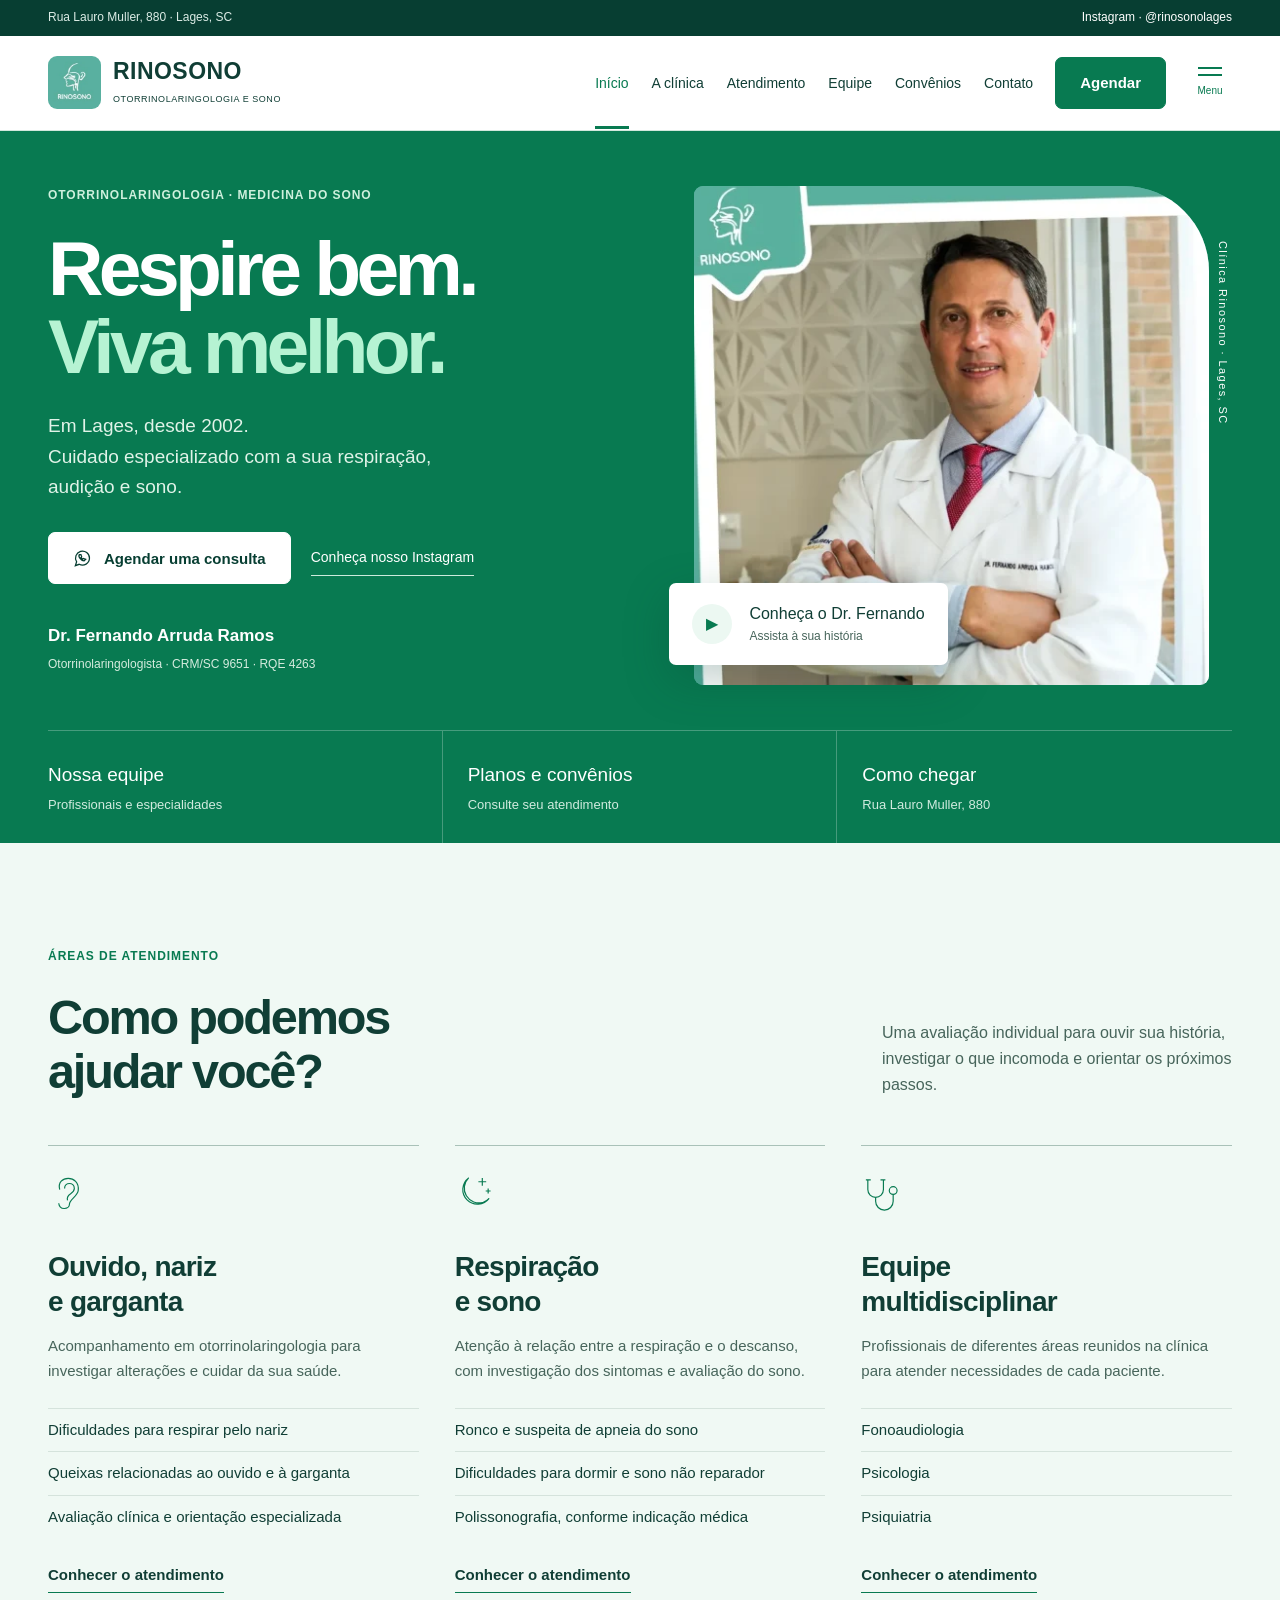
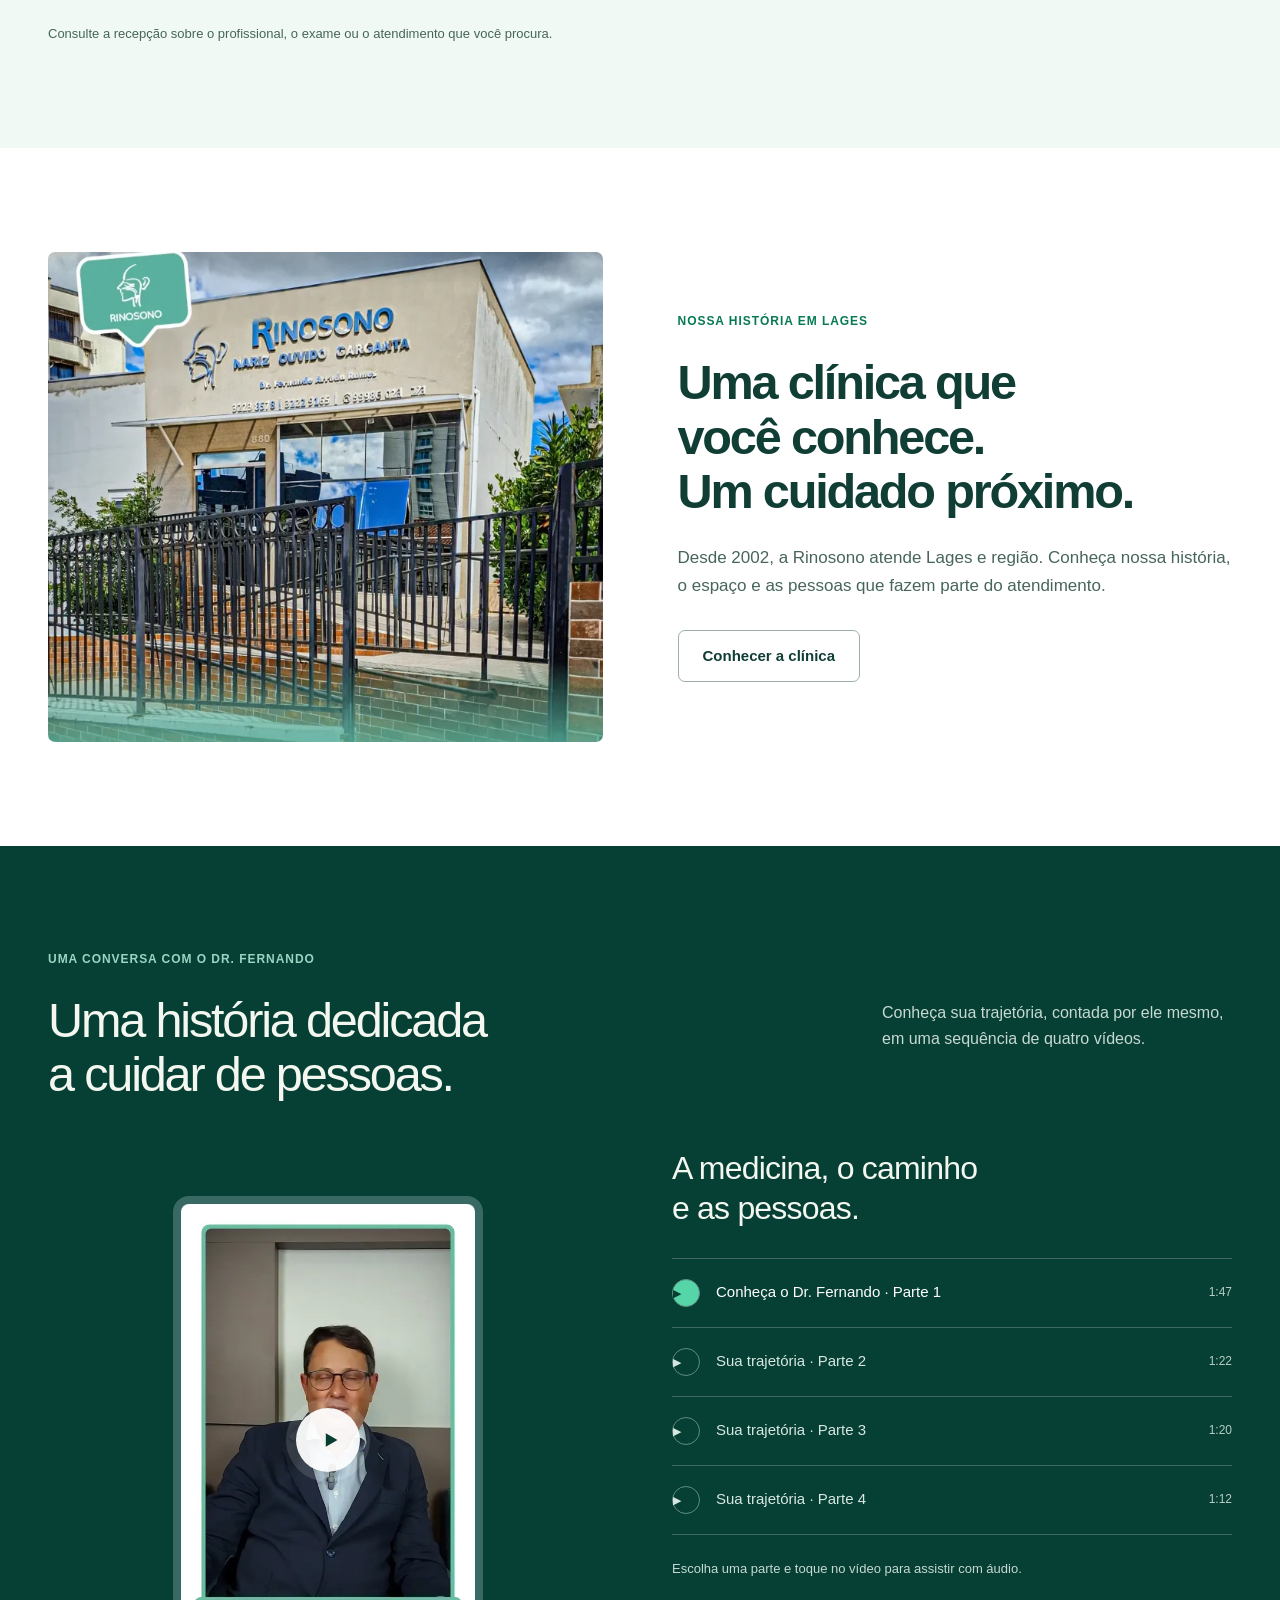
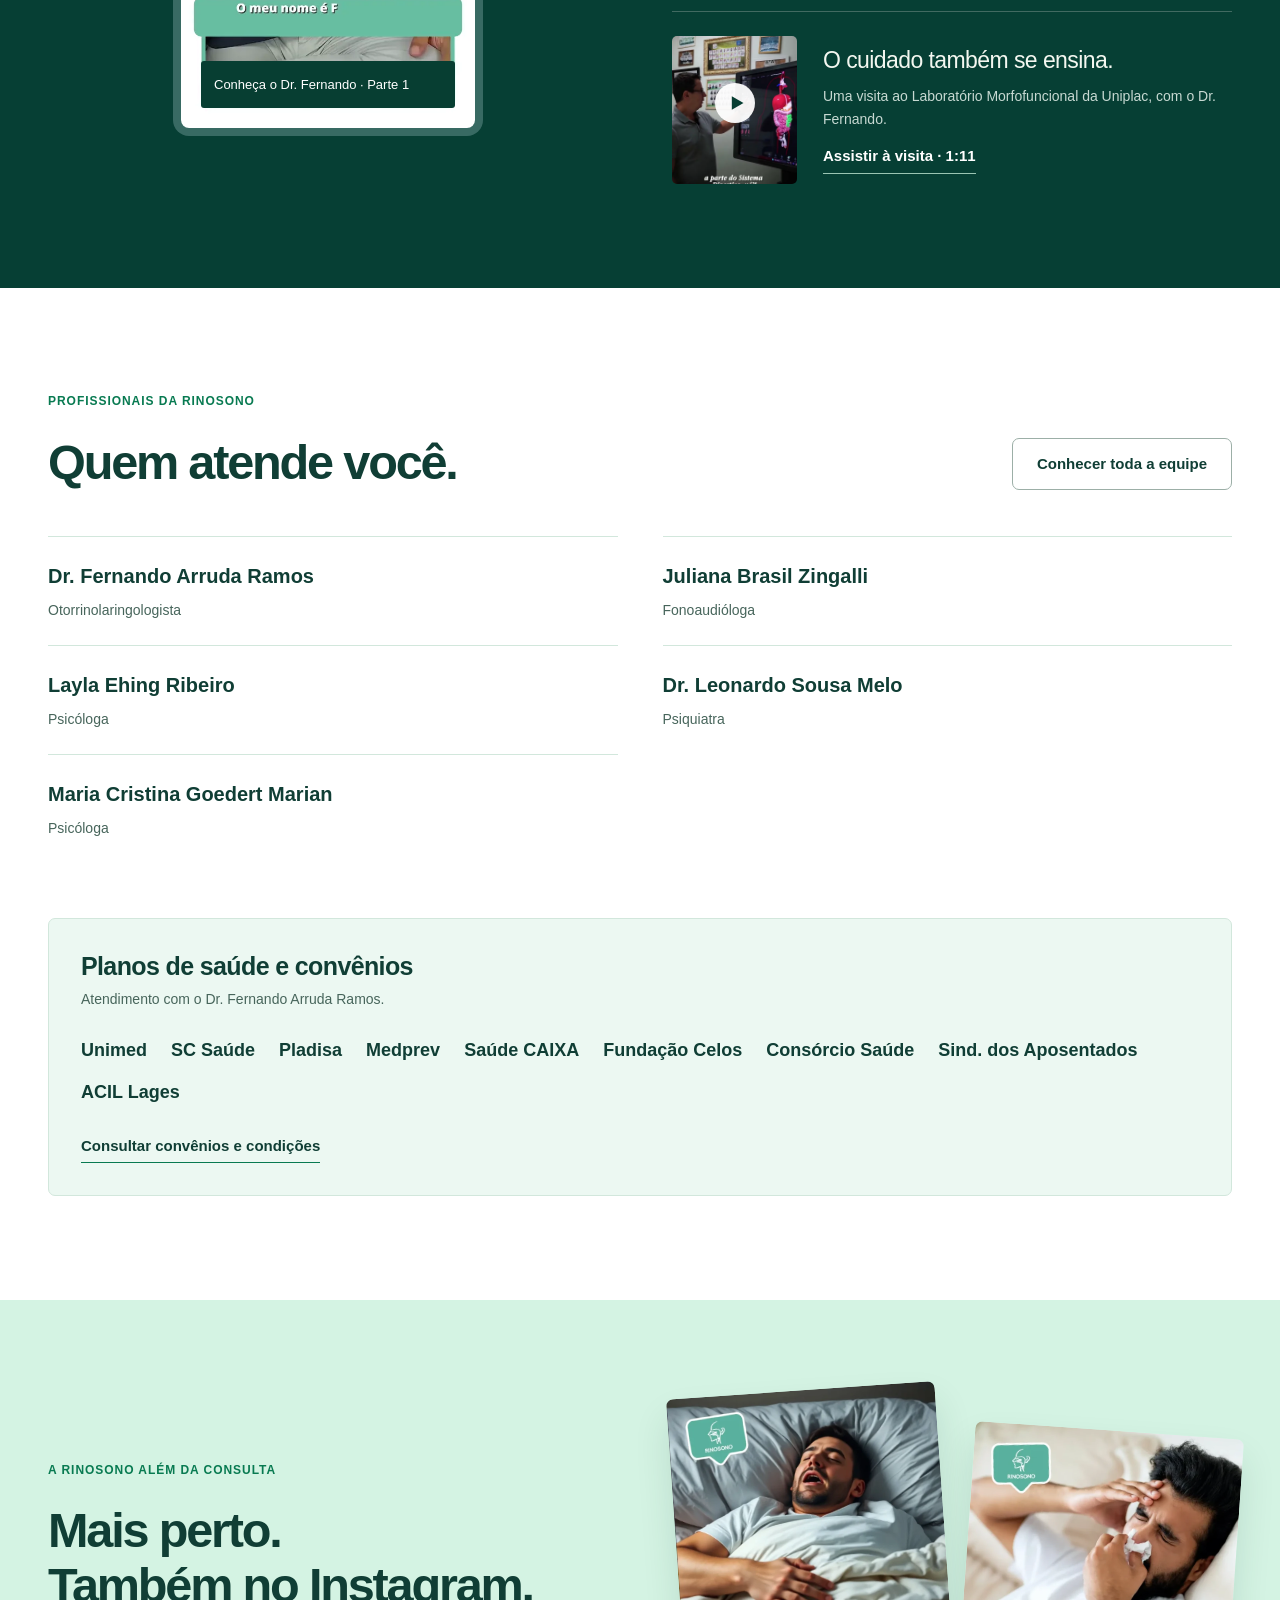
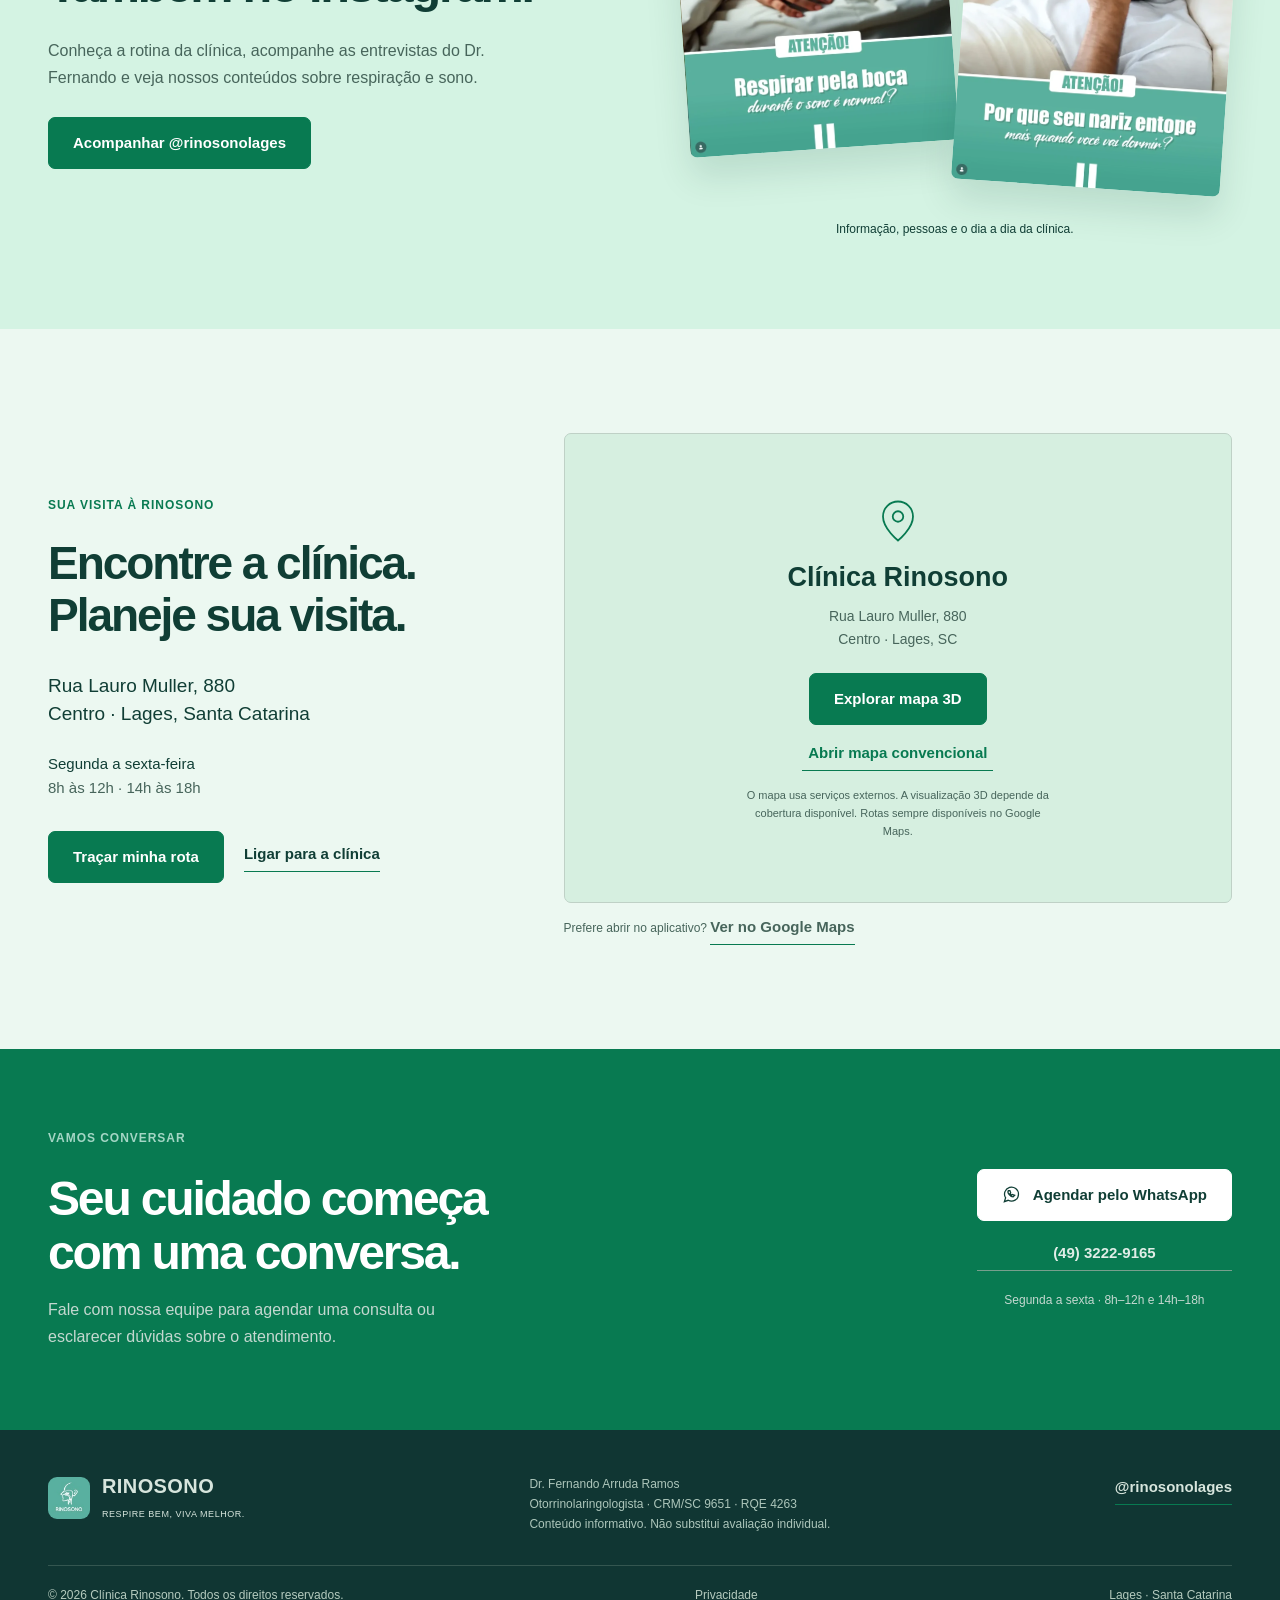
==== index.html @ fd9e1571 "Initial commit: Rinosono static website" ====
<!DOCTYPE html>
<html lang="pt-BR">
<head>
<meta charset="UTF-8"><meta name="viewport" content="width=device-width,initial-scale=1">
<title>Rinosono · Otorrinolaringologia e sono em Lages</title>
<meta name="description" content="Conheça a Clínica Rinosono, em Lages: otorrinolaringologia, medicina do sono e equipe multidisciplinar. Agendamentos pelo WhatsApp (49) 99106-9465.">
<meta name="robots" content="noindex,nofollow"><meta name="theme-color" content="#174d49"><meta property="og:type" content="website"><meta property="og:locale" content="pt_BR"><meta property="og:title" content="Rinosono · Otorrinolaringologia e sono em Lages"><meta property="og:description" content="Otorrinolaringologia e medicina do sono em Lages. Conheça o Dr. Fernando Arruda Ramos, nossa equipe e nossa história."><meta name="twitter:card" content="summary">
<link rel="icon" type="image/jpeg" href="assets/logo.jpg">
<link rel="preload" as="image" href="assets/fernando.webp"><link rel="stylesheet" href="site.css"><noscript><style>.drawer-toggle{display:none}@media(max-width:850px){.nav{flex-wrap:wrap;padding:15px 0}.desktop-nav{display:flex;flex-wrap:wrap;gap:12px;width:100%}.desktop-nav a{padding:10px 0}}</style></noscript></head><body><svg xmlns="http://www.w3.org/2000/svg" style="display:none" aria-hidden="true"><symbol id="wa" viewBox="0 0 24 24"><path fill="none" stroke="currentColor" stroke-width="1.6" d="M20.8 11.5a8.8 8.8 0 0 1-13 7.8L3 21l1.6-4.8A8.8 8.8 0 1 1 20.8 11.5Z"/><path fill="none" stroke="currentColor" stroke-width="1.6" d="M8 7c-2 3 3 8 6 8l2-2-3-1-1 1-2-2 1-1-1-3Z"/></symbol><symbol id="play" viewBox="0 0 24 24"><path d="m7 4 14 8-14 8Z"/></symbol><symbol id="pin" viewBox="0 0 32 32"><path d="M26 13c0 8-10 16-10 16S6 21 6 13a10 10 0 0 1 20 0Z"/><circle cx="16" cy="13" r="3.5"/></symbol><symbol id="moon" viewBox="0 0 40 40"><path d="M29 30A15 15 0 0 1 14 5a15 15 0 1 0 21 21 15 15 0 0 1-6 4Z"/><path d="M28 5v8m-4-4h8m2 7v5m-2.5-2.5h5"/></symbol><symbol id="ear" viewBox="0 0 40 40"><path d="M12 17C8 2 33 1 31 18c-.7 6-9 9-9 14s-10 7-11-1m6-15c0-7 10-7 10 0 0 6-9 5-7 12"/></symbol><symbol id="care" viewBox="0 0 40 40"><path d="M7 7v10a8 8 0 0 0 16 0V7M5 7h5m10 0h5M15 25v4a9 9 0 0 0 18 0v-7"/><circle cx="33" cy="18" r="4"/></symbol></svg><a class="skip" href="#conteudo">Pular para o conteúdo</a><div class="topbar"><div class="wrap"><span>Rua Lauro Muller, 880 · Lages, SC</span><a href="https://www.instagram.com/rinosonolages/" target="_blank" rel="noopener noreferrer">Instagram · @rinosonolages</a></div></div><header><div class="wrap nav"><a class="brand" href="index.html"><img src="assets/logo.webp" width="53" height="53" alt="Rinosono"><span><b>RINOSONO</b><small>Otorrinolaringologia e sono</small></span></a><nav class="desktop-nav" aria-label="Principal"><a href="index.html" aria-current="page">Início</a><a href="clinica.html">A clínica</a><a href="atendimento.html">Atendimento</a><a href="equipe.html">Equipe</a><a href="convenios.html">Convênios</a><a href="contato.html">Contato</a></nav><a class="btn header-book" data-wa href="https://wa.me/5549991069465">Agendar</a><button class="drawer-toggle" aria-label="Abrir menu de navegação" aria-haspopup="dialog"><span></span><span></span><span class="menu-word">Menu</span></button></div></header><dialog id="nav-drawer" class="nav-drawer" aria-labelledby="drawer-title"><div class="drawer-top"><h2 id="drawer-title">Rinosono</h2><button class="close" data-close aria-label="Fechar menu">×</button></div><nav aria-label="Menu completo"><a href="index.html" aria-current="page">Início</a><a href="clinica.html">A clínica</a><a href="atendimento.html">Atendimento</a><a href="equipe.html">Equipe</a><a href="convenios.html">Convênios</a><a href="contato.html">Contato</a></nav><div class="drawer-bottom"><a class="btn" data-wa href="https://wa.me/5549991069465">Agendar pelo WhatsApp</a><a class="ig-link" href="https://www.instagram.com/rinosonolages/" target="_blank" rel="noopener noreferrer">Instagram · @rinosonolages</a><p>Segunda a sexta<br>8h–12h e 14h–18h</p></div></dialog><main id="conteudo"><section class="new-hero" id="inicio"><div class="wrap hero-new-grid"><div class="hero-main"><span class="eyebrow">Otorrinolaringologia · Medicina do sono</span><h1>Respire bem.<br><span>Viva melhor.</span></h1><p>Em Lages, desde 2002.<br>Cuidado especializado com a sua respiração, audição e sono.</p><div class="actions"><a class="btn white" data-wa href="https://wa.me/5549991069465"><svg aria-hidden="true"><use href="#wa"/></svg>Agendar uma consulta</a><a class="hero-ig" href="https://www.instagram.com/rinosonolages/" target="_blank" rel="noopener noreferrer">Conheça nosso Instagram</a></div><a class="hero-doctor-link" href="equipe.html#fernando">Dr. Fernando Arruda Ramos<span>Otorrinolaringologista · CRM/SC 9651 · RQE 4263</span></a></div><div class="hero-visual"><div class="hero-frame"><img src="assets/fernando.webp" alt="Dr. Fernando Arruda Ramos na clínica" width="641" height="615" fetchpriority="high"></div><a class="hero-video-label" href="#historia"><span class="round-play">▶</span><span>Conheça o Dr. Fernando<small>Assista à sua história</small></span></a><span class="vertical-label">Clínica Rinosono · Lages, SC</span></div></div><div class="wrap quick-nav"><a href="equipe.html"><b>Nossa equipe</b><span>Profissionais e especialidades</span></a><a href="convenios.html"><b>Planos e convênios</b><span>Consulte seu atendimento</span></a><a href="contato.html"><b>Como chegar</b><span>Rua Lauro Muller, 880</span></a></div></section><section class="section care" id="atendimento"><div class="wrap"><div class="section-heading"><div><span class="eyebrow">Áreas de atendimento</span><h2>Como podemos<br>ajudar você?</h2></div><p>Uma avaliação individual para ouvir sua história, investigar o que incomoda e orientar os próximos passos.</p></div><div class="care-grid"><article class="care-item"><svg aria-hidden="true"><use href="#ear"/></svg><h3>Ouvido, nariz<br>e garganta</h3><p>Acompanhamento em otorrinolaringologia para investigar alterações e cuidar da sua saúde.</p><ul><li>Dificuldades para respirar pelo nariz</li><li>Queixas relacionadas ao ouvido e à garganta</li><li>Avaliação clínica e orientação especializada</li></ul><a class="text-link" href="atendimento.html">Conhecer o atendimento</a></article><article class="care-item"><svg aria-hidden="true"><use href="#moon"/></svg><h3>Respiração<br>e sono</h3><p>Atenção à relação entre a respiração e o descanso, com investigação dos sintomas e avaliação do sono.</p><ul><li>Ronco e suspeita de apneia do sono</li><li>Dificuldades para dormir e sono não reparador</li><li>Polissonografia, conforme indicação médica</li></ul><a class="text-link" href="atendimento.html">Conhecer o atendimento</a></article><article class="care-item"><svg aria-hidden="true"><use href="#care"/></svg><h3>Equipe<br>multidisciplinar</h3><p>Profissionais de diferentes áreas reunidos na clínica para atender necessidades de cada paciente.</p><ul><li>Fonoaudiologia</li><li>Psicologia</li><li>Psiquiatria</li></ul><a class="text-link" href="atendimento.html">Conhecer o atendimento</a></article></div><p class="care-note">Consulte a recepção sobre o profissional, o exame ou o atendimento que você procura.</p></div></section><section class="section clinic-teaser"><div class="wrap teaser-layout"><div class="teaser-photo"><img src="assets/fachada.webp" width="724" height="904" alt="Fachada da Rinosono" loading="lazy"></div><div><span class="eyebrow">Nossa história em Lages</span><h2>Uma clínica que<br>você conhece.<br>Um cuidado próximo.</h2><p>Desde 2002, a Rinosono atende Lages e região. Conheça nossa história, o espaço e as pessoas que fazem parte do atendimento.</p><a class="btn outline" href="clinica.html">Conhecer a clínica</a></div></div></section><section class="section stories" id="historia"><div class="wrap"><div class="section-heading"><div><span class="eyebrow">Uma conversa com o Dr. Fernando</span><h2>Uma história dedicada<br>a cuidar de pessoas.</h2></div><p>Conheça sua trajetória, contada por ele mesmo, em uma sequência de quatro vídeos.</p></div><noscript><p>Assista aos vídeos: <a href="assets/historia-1.mp4">Parte 1</a> · <a href="assets/historia-2.mp4">Parte 2</a> · <a href="assets/historia-3.mp4">Parte 3</a> · <a href="assets/historia-4.mp4">Parte 4</a> · <a href="assets/aula.mp4">Visita à Uniplac</a>.</p></noscript><div class="story-layout"><div class="story-feature"><button class="video-card" id="featured-video" data-video="0" aria-label="Reproduzir: conheça o Dr. Fernando, parte 1"><img id="featured-poster" src="assets/historia-1.webp" alt="Dr. Fernando durante a entrevista" width="540" height="960" loading="lazy"><span class="play"><svg aria-hidden="true"><use href="#play"/></svg></span><span class="video-tag" id="featured-label">Conheça o Dr. Fernando · Parte 1</span></button></div><div><h3 style="font-family:var(--serif);font-size:32px">A medicina, o caminho<br>e as pessoas.</h3><div class="story-menu" aria-label="Escolher parte da entrevista"><button class="chapter active" data-chapter="0" aria-pressed="true"><span><span class="chapter-play">▶</span>Conheça o Dr. Fernando · Parte 1</span><small>1:47</small></button><button class="chapter" data-chapter="1" aria-pressed="false"><span><span class="chapter-play">▶</span>Sua trajetória · Parte 2</span><small>1:22</small></button><button class="chapter" data-chapter="2" aria-pressed="false"><span><span class="chapter-play">▶</span>Sua trajetória · Parte 3</span><small>1:20</small></button><button class="chapter" data-chapter="3" aria-pressed="false"><span><span class="chapter-play">▶</span>Sua trajetória · Parte 4</span><small>1:12</small></button></div><p class="story-foot">Escolha uma parte e toque no vídeo para assistir com áudio.</p><div class="teaching"><button class="video-card" data-video="4" aria-label="Assistir à visita do Dr. Fernando ao laboratório da Uniplac"><img src="assets/aula.webp" alt="Vídeo do Dr. Fernando na Uniplac" width="540" height="960" loading="lazy"><span class="play"><svg aria-hidden="true"><use href="#play"/></svg></span></button><div><h3>O cuidado também se ensina.</h3><p>Uma visita ao Laboratório Morfofuncional da Uniplac, com o Dr. Fernando.</p><button class="text-link" data-video="4">Assistir à visita · 1:11</button></div></div></div></div></div></section><section class="section team-preview"><div class="wrap"><div class="section-heading"><div><span class="eyebrow">Profissionais da Rinosono</span><h2>Quem atende você.</h2></div><a class="btn outline" href="equipe.html">Conhecer toda a equipe</a></div><div class="team-name-list"><a href="equipe.html">Dr. Fernando Arruda Ramos<span>Otorrinolaringologista</span></a><a href="equipe.html">Juliana Brasil Zingalli<span>Fonoaudióloga</span></a><a href="equipe.html">Layla Ehing Ribeiro<span>Psicóloga</span></a><a href="equipe.html">Dr. Leonardo Sousa Melo<span>Psiquiatra</span></a><a href="equipe.html">Maria Cristina Goedert Marian<span>Psicóloga</span></a></div><div class="home-plans"><div><h3>Planos de saúde e convênios</h3><p>Atendimento com o Dr. Fernando Arruda Ramos.</p></div><div class="plan-names"><a href="convenios.html">Unimed</a><a href="convenios.html">SC Saúde</a><a href="convenios.html">Pladisa</a><a href="convenios.html">Medprev</a><a href="convenios.html">Saúde CAIXA</a><a href="convenios.html">Fundação Celos</a><a href="convenios.html">Consórcio Saúde</a><a href="convenios.html">Sind. dos Aposentados</a><a href="convenios.html">ACIL Lages</a></div><a class="text-link" href="convenios.html">Consultar convênios e condições</a></div></div></section><section class="instagram-section"><div class="wrap ig-layout"><div><span class="eyebrow">A Rinosono além da consulta</span><h2>Mais perto.<br>Também no Instagram.</h2><p>Conheça a rotina da clínica, acompanhe as entrevistas do Dr. Fernando e veja nossos conteúdos sobre respiração e sono.</p><a class="btn" href="https://www.instagram.com/rinosonolages/" target="_blank" rel="noopener noreferrer">Acompanhar @rinosonolages</a></div><div class="ig-preview"><a href="https://www.instagram.com/rinosonolages/" target="_blank" rel="noopener noreferrer"><img src="assets/respiracao.webp" alt="Publicação da Rinosono sobre respiração durante o sono" loading="lazy" width="678" height="903"></a><a href="https://www.instagram.com/rinosonolages/" target="_blank" rel="noopener noreferrer"><img src="assets/nariz.webp" alt="Publicação da Rinosono sobre saúde nasal" loading="lazy" width="677" height="902"></a><span>Informação, pessoas e o dia a dia da clínica.</span></div></div></section><section class="section location" id="localizacao"><div class="wrap location-grid"><div><span class="eyebrow">Sua visita à Rinosono</span><h2>Encontre a clínica.<br>Planeje sua visita.</h2><address class="address">Rua Lauro Muller, 880<br>Centro · Lages, Santa Catarina</address><p class="hours"><strong>Segunda a sexta-feira</strong><br>8h às 12h · 14h às 18h</p><div class="actions"><a class="btn" href="https://www.google.com/maps/dir/?api=1&amp;destination=Cl%C3%ADnica%20Rinosono%2C%20Rua%20Lauro%20Muller%20880%2C%20Lages%20SC" target="_blank" rel="noopener noreferrer">Traçar minha rota</a><a class="text-link" href="tel:+554932229165">Ligar para a clínica</a></div></div><div><div class="map-controls" hidden><button data-map-view="3d" aria-pressed="true">Perspectiva 3D</button><button data-map-view="2d" aria-pressed="false">Vista de cima</button><button id="map-reset">Recentralizar</button></div><div class="map-shell" id="map-shell"><div class="map-placeholder" id="map-placeholder"><svg aria-hidden="true"><use href="#pin"/></svg><strong>Clínica Rinosono</strong><p>Rua Lauro Muller, 880<br>Centro · Lages, SC</p><button class="btn" id="load-map">Explorar mapa 3D</button><button class="text-link" id="map-basic">Abrir mapa convencional</button><small>O mapa usa serviços externos. A visualização 3D depende da cobertura disponível. Rotas sempre disponíveis no Google Maps.</small></div></div><p id="map-status" role="status" class="map-footer"></p><p class="map-footer">Prefere abrir no aplicativo? <a class="text-link" href="https://www.google.com/maps/search/?api=1&amp;query=Cl%C3%ADnica%20Rinosono%20Rua%20Lauro%20Muller%20880%20Lages%20SC" target="_blank" rel="noopener noreferrer">Ver no Google Maps</a></p></div></div></section><section class="contact" id="contato"><div class="wrap"><div><span class="eyebrow" style="color:#a4d6c5">Vamos conversar</span><h2>Seu cuidado começa<br>com uma conversa.</h2><p>Fale com nossa equipe para agendar uma consulta ou esclarecer dúvidas sobre o atendimento.</p></div><div class="actions"><a class="btn light" data-wa href="https://wa.me/5549991069465"><svg aria-hidden="true"><use href="#wa"/></svg>Agendar pelo WhatsApp</a><a class="text-link" href="tel:+554932229165">(49) 3222-9165</a><small>Segunda a sexta · 8h–12h e 14h–18h</small></div></div></section></main><footer><div class="wrap"><div class="footer-top"><a class="brand" href="#inicio"><img src="assets/logo.webp" alt="" width="42" height="42" loading="lazy"><span><b>RINOSONO</b><small>Respire bem, viva melhor.</small></span></a><p>Dr. Fernando Arruda Ramos<br>Otorrinolaringologista · CRM/SC 9651 · RQE 4263<br>Conteúdo informativo. Não substitui avaliação individual.</p><a class="text-link" href="https://www.instagram.com/rinosonolages/" target="_blank" rel="noopener noreferrer">@rinosonolages</a></div><div class="footer-bottom"><span>© <span id="year">2026</span> Clínica Rinosono. Todos os direitos reservados.</span><button data-privacy>Privacidade</button><span>Lages · Santa Catarina</span></div></div></footer><dialog class="dialog" id="video-dialog" aria-labelledby="video-title"><div class="dialog-bar"><h2 id="video-title">Conheça o Dr. Fernando</h2><button class="close" data-close aria-label="Fechar vídeo">×</button></div><div class="video-stage"><video id="player" controls playsinline preload="none" aria-label="Vídeo da Clínica Rinosono"></video></div><p class="video-error" id="video-error" hidden>Não foi possível reproduzir aqui. Use o link abaixo para abrir o arquivo.</p><div class="video-bottom"><a id="video-direct" href="assets/historia-1.mp4" target="_blank" rel="noopener">Abrir vídeo separadamente</a><button class="btn outline" id="next-video">Próxima parte</button></div></dialog>
<dialog class="dialog" id="privacy-dialog" aria-labelledby="privacy-title"><div class="dialog-bar"><h2 id="privacy-title">Privacidade e serviços externos</h2><button class="close" data-close aria-label="Fechar privacidade">×</button></div><div class="privacy-body"><p>Esta página apresenta informações da Clínica Rinosono e seus canais de contato. Não possui formulário de cadastro e não utiliza ferramentas de análise de audiência ou publicidade em seu código.</p><h3>WhatsApp, Instagram e Google Maps</h3><p>Ao abrir esses serviços, você passa a utilizar plataformas externas, regidas por suas próprias políticas. Os mapas só são carregados após sua interação. A visualização 3D utiliza MapLibre, OpenFreeMap e OpenStreetMap/Nominatim, com arquivos servidos pelo jsDelivr. Se a visualização não estiver disponível, a página oferece o Google Maps convencional. Esses serviços recebem os dados técnicos necessários às requisições.</p><h3>Vídeos e acesso à página</h3><p>Os vídeos são carregados quando você decide assistir. O provedor responsável pela hospedagem pode processar dados técnicos de acesso, como endereço IP e informações do navegador, para entregar e proteger o serviço.</p><h3>Informações enviadas à clínica</h3><p>Para esclarecer dúvidas sobre o tratamento de informações fornecidas durante o contato ou atendimento, fale com a clínica pelo telefone (49) 3222-9165. Esta página não solicita o envio de informações clínicas.</p></div></dialog>
<dialog class="dialog gallery-dialog" id="gallery-dialog" aria-label="Fotografia ampliada"><div class="dialog-bar"><h2>Equipe de recepção · Rinosono</h2><button class="close" data-close aria-label="Fechar fotografia">×</button></div><img id="gallery-image" alt="Fotografia completa da equipe de recepção"></dialog><div class="mobile-cta" id="mobile-cta"><a class="btn" data-wa href="https://wa.me/5549991069465">Agendar pelo WhatsApp</a></div><script src="site.js" defer></script></body></html>
---- site.css ----
:root{--ink:#173e3b;--deep:#123f3d;--green:#246f62;--mint:#59af9f;--pale:#edf5f1;--paper:#fafbf8;--line:#d9e3df;--muted:#556964;--white:#fff;--serif:Georgia,'Times New Roman',serif;--sans:Arial,Helvetica,sans-serif;--header:90px}
[hidden]{display:none!important}*{box-sizing:border-box}html{scroll-behavior:smooth;scroll-padding-top:110px}body{margin:0;background:var(--paper);color:var(--ink);font:16px/1.65 var(--sans)}body.modal-open{overflow:hidden}a{color:inherit;text-decoration:none}button,input,select{font:inherit}button{cursor:pointer}img{max-width:100%;display:block}button,a,summary{-webkit-tap-highlight-color:transparent}button:focus-visible,a:focus-visible,summary:focus-visible,video:focus-visible{outline:3px solid #ae6923;outline-offset:5px}p,h1,h2,h3{margin:0}p+p{margin-top:16px}h1,h2,h3{font-weight:400}h1,h2{font-family:var(--serif);letter-spacing:-.045em;line-height:1.07}h2{font-size:clamp(36px,4.1vw,64px)}h3{font-size:23px;line-height:1.25}p{color:var(--muted)}.wrap{width:min(1280px,calc(100% - 96px));margin:auto}.section{padding:104px 0}.eyebrow{display:block;font-size:12px;letter-spacing:.17em;text-transform:uppercase;font-weight:700;margin-bottom:23px;color:var(--green)}.intro{max-width:530px;margin-top:24px;font-size:18px}.btn{display:inline-flex;align-items:center;justify-content:center;gap:12px;min-height:52px;padding:13px 24px;background:var(--green);border:1px solid var(--green);color:white;border-radius:5px;font-weight:600;font-size:14px;line-height:1.3;transition:background .2s,transform .2s}.btn:hover{background:var(--deep);transform:translateY(-2px)}.btn svg{width:19px;height:19px;flex-shrink:0}.btn.light{background:white;color:var(--ink);border-color:white}.btn.outline{background:transparent;color:var(--ink);border-color:#9cafa7}.btn.outline:hover{background:var(--pale)}.text-link{display:inline-block;border-bottom:1px solid var(--green);padding-bottom:4px;font-size:14px;font-weight:600}.actions{display:flex;gap:20px;align-items:center;flex-wrap:wrap;margin-top:30px}.skip{position:fixed;left:10px;top:-100px;z-index:100;background:white;padding:15px}.skip:focus{top:10px}
.topbar{background:var(--deep);color:#dcece6;font-size:12px}.topbar .wrap{display:flex;justify-content:space-between;padding:8px 0}.topbar a{color:white}header{position:sticky;top:0;background:rgba(250,251,248,.98);z-index:30;border-bottom:1px solid var(--line)}.nav{min-height:var(--header);display:flex;align-items:center;justify-content:space-between;gap:26px}.brand{display:flex;align-items:center;gap:12px}.brand img{width:53px;height:53px;border-radius:50%}.brand b{font-size:24px;font-weight:500;letter-spacing:.055em;line-height:1.1}.brand small{display:block;font-size:10px;letter-spacing:.16em;text-transform:uppercase;margin-top:5px}.navlinks{display:flex;align-items:center;gap:27px;font-size:14px}.navlinks a:not(.btn){padding:10px 0}.navlinks a:hover{color:var(--green)}.navlinks .btn:hover{color:white}.menu-toggle{display:none;border:1px solid var(--line);background:transparent;padding:10px 14px;border-radius:4px;color:var(--ink)}
.hero{padding:52px 0 0;overflow:hidden}.hero-grid{display:grid;grid-template-columns:1fr 1fr;gap:56px;align-items:center}.hero-copy{padding:12px 0 48px}.hero h1{font-size:clamp(56px,5.9vw,88px);max-width:650px}.hero h1 em{color:var(--green);font-weight:400}.hero .intro{font-size:17px;max-width:430px}.hero .eyebrow{font-size:11px;letter-spacing:.12em}.hero-photo{height:588px;position:relative;border-radius:120px 7px 7px 7px;background:#d4dfd4;overflow:hidden}.portrait{position:absolute;width:116%;max-width:none;left:-9%;top:-10%;height:120%;object-fit:cover;object-position:50% 32%}.photo-caption{position:absolute;bottom:24px;left:24px;right:24px;background:rgba(255,255,255,.95);padding:20px 24px;border-radius:4px;display:flex;justify-content:space-between;align-items:center;gap:16px}.photo-caption b{display:block;font-family:var(--serif);font-size:21px;font-weight:400;line-height:1.25}.photo-caption small{display:block;font-size:12px;color:var(--muted);margin-top:5px}.photo-caption .seal{font-size:11px;text-transform:uppercase;letter-spacing:.1em;border-left:1px solid var(--line);padding-left:20px;white-space:nowrap}.seal strong{display:block;font:30px var(--serif);letter-spacing:0}.hero-meta{display:flex;gap:20px;align-items:center;margin-top:34px;font-size:12px;color:var(--muted)}.hero-meta span+span{border-left:1px solid #b8c8c0;padding-left:20px}.service-strip{margin-top:38px;padding:25px 0;display:flex;justify-content:space-between;gap:18px;border-top:1px solid var(--line);font-size:14px}.service-strip span{display:flex;align-items:center;gap:12px}.service-strip svg{width:23px;height:23px;stroke:var(--green);fill:none;stroke-width:1.35}
.care{background:var(--pale)}.section-heading{display:flex;justify-content:space-between;gap:50px;align-items:end;margin-bottom:46px}.section-heading p{max-width:350px}.care-grid{display:grid;grid-template-columns:repeat(3,1fr);gap:36px}.care-item{border-top:1px solid #a9c2b8;padding-top:27px}.care-item svg{width:39px;height:39px;stroke:var(--green);stroke-width:1.2;fill:none;margin-bottom:29px}.care-item h3{font-family:var(--serif);font-size:30px;margin-bottom:15px}.care-item p{font-size:15px}.care-item ul{list-style:none;padding:0;margin:24px 0 0;font-size:14px}.care-item li{padding:9px 0;border-top:1px solid #d5e3dc}.care-note{font-size:13px;margin-top:30px}
.doctor-grid{display:grid;grid-template-columns:.85fr 1fr;gap:86px;align-items:center}.doctor-picture{height:560px;border-radius:5px 5px 90px 5px;overflow:hidden;position:relative;background:var(--pale)}.doctor-picture img{width:119%;max-width:none;height:122%;object-fit:cover;position:absolute;top:-10%;left:-10%}.doctor-info h2{max-width:560px}.credentials{display:flex;gap:12px;flex-wrap:wrap;margin:23px 0;font-size:12px;letter-spacing:.04em}.credentials span{padding:6px 12px;border:1px solid var(--line);border-radius:3px}.doctor-info p{font-size:16px}.doctor-detail{display:grid;grid-template-columns:1fr 1fr;gap:20px;padding-top:25px;margin-top:28px;border-top:1px solid var(--line)}.doctor-detail b{font-weight:500;font-family:var(--serif);font-size:23px}.doctor-detail span{display:block;font-size:13px;color:var(--muted);margin-top:7px}
.stories{background:var(--deep);color:#f3f7f0}.stories .eyebrow{color:#9ad4c3}.stories p{color:#c7d9d2}.stories .section-heading{align-items:center}.story-layout{display:grid;grid-template-columns:1fr 1fr;gap:64px;align-items:center}.story-feature{display:flex;justify-content:center;position:relative}.video-card{position:relative;display:block;border:0;padding:0;overflow:hidden;background:#235b53;color:white;width:100%;text-align:left;border-radius:5px}.video-card img{width:100%;height:100%;object-fit:cover;transition:transform .5s}.video-card:hover img{transform:scale(1.035)}.story-feature .video-card{width:310px;aspect-ratio:9/16;max-height:540px}.play{position:absolute;top:45%;left:50%;transform:translate(-50%,-50%);width:64px;height:64px;border-radius:50%;background:rgba(255,255,255,.94);display:flex;align-items:center;justify-content:center;box-shadow:0 0 0 10px #ffffff22;color:var(--deep)}.play svg{width:20px;height:20px;margin-left:3px;fill:currentColor}.video-tag{position:absolute;bottom:20px;left:20px;right:20px;background:var(--deep);padding:13px;font-size:13px;border-radius:3px}.story-menu{margin-top:30px}.chapter{width:100%;display:flex;align-items:center;justify-content:space-between;gap:15px;border:0;border-top:1px solid #416a61;background:none;color:#d7e7e1;padding:20px 0;text-align:left}.chapter:last-child{border-bottom:1px solid #416a61}.chapter.active{color:#fff}.chapter span:first-child{display:flex;gap:16px;align-items:center}.chapter .chapter-play{font-size:11px;border:1px solid #608c7f;border-radius:50%;width:28px;height:28px;display:grid;place-items:center}.chapter.active .chapter-play{background:#b9dfcc;color:var(--deep)}.chapter small{color:#b7cdc3;font-size:12px}.story-foot{font-size:13px!important;margin-top:23px}.teaching{display:grid;grid-template-columns:125px 1fr;gap:26px;align-items:center;margin-top:32px;padding:24px 0 0;border-top:1px solid #416a61}.teaching .video-card{height:148px}.teaching .play{width:40px;height:40px;box-shadow:none}.teaching h3{font-family:var(--serif);font-size:26px;margin-bottom:10px}.teaching p{font-size:14px}.teaching button.text-link{color:white;background:none;border:0;border-bottom:1px solid #9ac5b3;margin-top:13px;padding:0 0 4px}
.clinic-top{display:grid;grid-template-columns:1fr 1fr;gap:70px;align-items:start}.clinic-top p{padding-top:35px}.clinic-photos{margin-top:45px;display:grid;grid-template-columns:1.18fr 1fr;gap:24px}.clinic-photos figure{margin:0}.photo-window{height:380px;overflow:hidden;position:relative;background:var(--pale);border-radius:5px}.photo-window img{height:100%;width:100%;object-fit:cover;object-position:50% 25%}.photo-window.reception img{width:117%;max-width:none;height:auto;position:absolute;left:-8%;top:-22%}.clinic-photos figcaption{padding-top:13px;font-size:13px;color:var(--muted)}.timeline{display:grid;grid-template-columns:repeat(3,1fr);gap:36px;margin-top:45px}.timeline div{border-top:1px solid var(--line);padding-top:20px}.timeline strong{font:34px var(--serif);color:var(--green)}.timeline p{font-size:14px;margin-top:7px}
.team-section{padding-top:0}.team-layout{display:grid;grid-template-columns:.85fr 1.4fr;gap:70px}.team-layout h2{font-size:47px}.team-list{border-top:1px solid var(--line)}.team-row{padding:22px 0;border-bottom:1px solid var(--line);display:flex;justify-content:space-between;gap:20px;align-items:center}.team-row h3{font-size:18px;margin-bottom:3px}.team-row p{font-size:14px}.team-row small{font-size:12px;color:var(--muted);text-align:right}.plans{background:#e6f0e9;padding:52px;border-radius:5px;margin-top:75px;display:grid;grid-template-columns:.85fr 1.3fr;gap:60px}.plans h2{font-size:38px}.plans .eyebrow{margin-bottom:13px}.plans p{font-size:14px;margin-top:20px}.plans-list{display:flex;gap:12px;flex-wrap:wrap;align-content:start}.plans-list span{padding:10px 17px;background:#f8fbf6;border:1px solid #cfdfd5;font-size:15px;border-radius:3px}.plans-list small{width:100%;margin-top:8px;font-size:12px;color:var(--muted)}
.knowledge{background:#f0f3ed}.knowledge-grid{display:grid;grid-template-columns:repeat(3,1fr);gap:24px}.article{background:var(--paper);border:1px solid #dce3d9;border-radius:4px;overflow:hidden}.article-picture{height:235px;overflow:hidden}.article-picture img{width:100%;height:100%;object-fit:cover;object-position:center 25%}.article-body{padding:27px}.article small{font-size:11px;letter-spacing:.1em;text-transform:uppercase;color:var(--green)}.article h3{font-family:var(--serif);font-size:28px;margin:12px 0 16px}.article p{font-size:14px}.article details{margin-top:18px}.article summary{font-size:14px;font-weight:600;cursor:pointer;color:var(--green)}.article details p{margin-top:12px}.instagram-line{display:flex;align-items:center;justify-content:space-between;gap:25px;margin-top:38px;padding-top:29px;border-top:1px solid var(--line)}.instagram-line b{font-weight:500}.instagram-line p{font-size:14px;margin-top:4px}.faq{display:grid;grid-template-columns:.8fr 1.2fr;gap:90px}.faq h2{font-size:48px}.faq details{border-top:1px solid var(--line);padding:23px 0}.faq details:last-child{border-bottom:1px solid var(--line)}.faq summary{font-size:17px;cursor:pointer;list-style:none;padding-right:30px;position:relative}.faq summary::-webkit-details-marker{display:none}.faq summary:after{content:'+';position:absolute;right:0;top:-4px;font-size:25px;color:var(--green)}.faq details[open] summary:after{content:'−'}.faq details p{font-size:15px;margin-top:15px}
.location{background:#e7f1eb}.location-grid{display:grid;grid-template-columns:.8fr 1.2fr;gap:70px;align-items:center}.address{margin-top:30px;font-style:normal;font-size:19px;line-height:1.5}.hours{margin-top:23px;font-size:15px}.hours strong{font-weight:500;color:var(--ink)}.map-shell{position:relative;min-height:430px;background:#d1e1d6;border:1px solid #bfd1c6;border-radius:7px;overflow:hidden}.map-placeholder{position:absolute;inset:0;display:flex;flex-direction:column;align-items:center;justify-content:center;padding:36px;text-align:center;background:linear-gradient(140deg,#e3eee5,#cee2d6)}.map-placeholder svg{height:48px;width:48px;stroke:var(--green);fill:none;stroke-width:1.2;margin-bottom:17px}.map-placeholder strong{font:27px var(--serif)}.map-placeholder p{font-size:14px;margin:12px 0 22px}.map-placeholder small{font-size:11px;display:block;max-width:310px;margin-top:15px;color:var(--muted)}.map-shell iframe{position:absolute;width:100%;height:100%;border:0}.map-footer{font-size:12px;margin-top:12px}.contact{padding:80px 0;background:var(--deep);color:white}.contact .wrap{display:flex;justify-content:space-between;gap:45px;align-items:center}.contact h2{font-size:56px}.contact p{color:#c4d8d0;max-width:460px;margin-top:18px}.contact .actions{margin-top:0;flex-direction:column;align-items:stretch;min-width:250px}.contact .text-link{color:#e0ede7;border-color:#779f8d;text-align:center}.contact small{font-size:12px;color:#c4d8d0;text-align:center}footer{padding:45px 0 25px;background:#103633;color:#d7e5dd}footer .brand img{width:42px;height:42px}footer .brand b{font-size:20px}.footer-top{display:flex;justify-content:space-between;align-items:start;gap:30px}.footer-top p{font-size:12px;color:#adc6bb;max-width:400px}.footer-bottom{border-top:1px solid #345650;margin-top:30px;padding-top:20px;display:flex;justify-content:space-between;gap:20px;font-size:11px;color:#b5cbbf}.footer-bottom button{color:inherit;background:none;border:0;font:inherit;text-decoration:underline;padding:0}.mobile-cta{display:none}
.dialog{border:0;border-radius:7px;padding:0;background:#f9fcf7;color:var(--ink);max-width:min(92vw,850px);width:850px;max-height:92dvh;box-shadow:0 30px 100px #0006}.dialog::backdrop{background:#082522df;backdrop-filter:blur(5px)}.dialog-bar{display:flex;align-items:center;justify-content:space-between;gap:20px;padding:15px 20px;background:var(--paper)}.dialog-bar h2{font:18px var(--sans);letter-spacing:0}.close{background:transparent;border:1px solid #a6bab0;color:var(--ink);width:40px;height:40px;flex-shrink:0;border-radius:50%;font-size:24px}.video-stage{background:#082c29;display:flex;justify-content:center}.video-stage video{height:min(68dvh,640px);max-width:100%;width:auto;background:#000}.video-bottom{padding:15px 20px;display:flex;justify-content:space-between;align-items:center;gap:15px;font-size:13px}.video-bottom a{border-bottom:1px solid var(--green)}.video-error{padding:15px;color:#9a271f}.privacy-body{padding:15px 30px 35px}.privacy-body h3{font-size:19px;margin:23px 0 10px}.privacy-body p{font-size:14px}.dialog [hidden]{display:none!important}
@media(min-width:1600px){.hero{padding-top:65px}.hero-photo{height:655px}.hero h1{font-size:92px}.section{padding:120px 0}.team-section{padding-top:0}}
@media(max-width:1100px){.wrap{width:calc(100% - 56px)}.navlinks{gap:17px}.navlinks .btn{padding:12px 16px}.navlinks a{font-size:13px}.brand small{display:none}.hero-grid{gap:28px}.hero h1{font-size:64px}.hero-photo{height:540px}.photo-caption{left:15px;right:15px;padding:17px}.photo-caption .seal{display:none}.doctor-grid,.team-layout,.story-layout,.location-grid{gap:40px}.doctor-picture{height:500px}.plans{gap:35px;padding:35px}.service-strip{font-size:12px}.service-strip span{gap:7px}}
@media(max-width:850px){:root{--header:76px}.wrap{width:calc(100% - 40px)}.topbar .wrap{justify-content:center}.topbar .top-phone{display:none}.menu-toggle{display:block}.navlinks{display:none;position:absolute;left:0;right:0;top:100%;padding:20px;background:var(--paper);border-bottom:1px solid var(--line);box-shadow:0 20px 25px #163c3910}.navlinks.open{display:flex;align-items:stretch;flex-direction:column;gap:6px}.navlinks a{font-size:16px;padding:10px!important}.brand img{width:46px;height:46px}.brand b{font-size:23px}.hero{padding-top:38px}.hero-grid{gap:30px}.hero h1{font-size:53px}.hero .eyebrow{font-size:10px}.hero .intro{font-size:16px}.hero-photo{height:480px}.photo-caption b{font-size:17px}.photo-caption small{font-size:10px}.hero-meta{font-size:11px;gap:10px}.hero-meta span+span{padding-left:10px}.hero .actions{gap:14px}.service-strip{display:grid;grid-template-columns:1fr 1fr;row-gap:18px;margin-top:15px}.section{padding:75px 0}.section-heading{gap:25px}.section-heading p{max-width:300px;font-size:15px}.care-grid{gap:24px}.care-item h3{font-size:25px}.doctor-grid{gap:35px;grid-template-columns:1fr 1fr}.doctor-picture{height:470px}.doctor-info h2{font-size:44px}.doctor-detail{grid-template-columns:1fr}.doctor-detail b{font-size:20px}.story-layout{gap:35px}.story-feature .video-card{width:265px}.teaching{grid-template-columns:100px 1fr;gap:16px}.teaching h3{font-size:23px}.clinic-top{gap:40px}.clinic-photos .photo-window{height:310px}.team-section{padding-top:0}.team-layout{grid-template-columns:1fr;gap:30px}.team-layout .intro{max-width:620px}.plans{grid-template-columns:1fr;gap:28px;margin-top:50px}.knowledge-grid{gap:15px}.article-picture{height:190px}.article-body{padding:20px}.article h3{font-size:24px}.faq{gap:35px}.faq h2{font-size:40px}.location-grid{gap:30px}.map-shell{min-height:420px}.contact h2{font-size:45px}}
@media(max-width:600px){.wrap{width:calc(100% - 40px)}.topbar{font-size:10px}.hero-grid{grid-template-columns:1fr;gap:0}.hero-copy{padding-bottom:30px}.hero h1{font-size:clamp(48px,12.5vw,68px)}.hero .eyebrow{font-size:10px;letter-spacing:.1em;margin-bottom:19px}.hero .intro{max-width:360px;margin-top:22px}.hero .actions{gap:18px;margin-top:25px}.hero .btn{padding:15px 18px}.hero-meta{margin-top:24px;font-size:11px}.hero-photo{height:425px;border-radius:70px 5px 5px 5px;max-width:440px;width:100%;margin:auto}.portrait{height:132%;top:-10%;object-position:center 26%}.photo-caption{padding:17px;bottom:16px}.photo-caption b{font-size:20px}.photo-caption small{font-size:11px}.service-strip{padding:23px 0;margin-top:27px;font-size:11px;gap:17px 10px}.service-strip svg{width:19px;height:19px}.section{padding:60px 0}.eyebrow{font-size:10px;margin-bottom:17px}h2{font-size:40px}.section-heading{display:block;margin-bottom:30px}.section-heading p{margin-top:20px;max-width:none}.care-grid{grid-template-columns:1fr;gap:32px}.care-item{display:grid;grid-template-columns:40px 1fr;gap:0 20px;padding-top:24px}.care-item svg{grid-row:1/4;width:33px;height:33px;margin-top:2px}.care-item h3{font-size:28px}.care-item p,.care-item ul{grid-column:2}.care-item ul{margin-top:16px}.care-note{font-size:12px}.doctor-grid{grid-template-columns:1fr;gap:32px}.doctor-picture{height:400px;max-width:440px}.doctor-info h2{font-size:42px}.doctor-detail{grid-template-columns:1fr 1fr}.doctor-detail b{font-size:20px}.story-layout{grid-template-columns:1fr;gap:34px}.story-feature .video-card{width:245px;max-height:none}.story-feature{padding-top:0}.stories .section-heading h2{max-width:320px}.chapter{padding:17px 0}.chapter span:first-child{gap:13px}.teaching{grid-template-columns:95px 1fr}.teaching .video-card{height:145px}.clinic-top{grid-template-columns:1fr;gap:20px}.clinic-top p{padding:0}.clinic-photos{grid-template-columns:1fr;margin-top:28px;gap:28px}.clinic-photos .photo-window{height:300px}.clinic-photos .reception{height:330px}.timeline{grid-template-columns:1fr;gap:22px;margin-top:30px}.timeline div{display:grid;grid-template-columns:85px 1fr;gap:15px}.timeline p{margin:0}.timeline strong{font-size:30px}.team-section{padding-top:0}.team-layout h2{font-size:40px}.team-row{align-items:start;flex-direction:column;gap:5px}.team-row h3{font-size:18px}.team-row small{text-align:left}.plans{padding:25px;margin-top:38px}.plans h2{font-size:33px}.plans-list{gap:8px}.plans-list span{font-size:13px;padding:8px 11px}.knowledge-grid{grid-template-columns:1fr;gap:25px}.article-picture{height:230px}.article-body{padding:25px}.article h3{font-size:29px}.instagram-line{align-items:start;flex-direction:column;gap:20px}.faq{grid-template-columns:1fr;gap:30px}.faq summary{font-size:16px}.location-grid{grid-template-columns:1fr;gap:35px}.map-shell{min-height:340px}.location h2{font-size:42px}.contact{padding:58px 0}.contact .wrap{flex-direction:column;align-items:start;gap:28px}.contact h2{font-size:44px}.contact .actions{width:100%}.footer-top{flex-direction:column;gap:23px}.footer-bottom{flex-direction:column;gap:10px}footer{padding-bottom:100px}.mobile-cta{display:block;position:fixed;bottom:0;left:0;right:0;background:rgba(250,251,248,.98);padding:10px 20px calc(10px + env(safe-area-inset-bottom));z-index:25;transform:translateY(110%);transition:transform .25s;border-top:1px solid var(--line)}.mobile-cta.show{transform:translateY(0)}.mobile-cta .btn{width:100%;min-height:44px}.dialog{max-width:96vw;max-height:95dvh}.dialog-bar{padding:12px 15px}.dialog-bar h2{font-size:15px;line-height:1.35}.video-bottom{flex-wrap:wrap;font-size:12px}.video-stage video{height:65dvh}.privacy-body{padding:5px 22px 25px}}
@media(prefers-reduced-motion:reduce){html{scroll-behavior:auto}*,*:before,*:after{animation:none!important;transition:none!important}}
@media print{header,.topbar,.actions,.stories,.map-shell,.mobile-cta,dialog{display:none!important}.section{padding:25px 0}.wrap{width:100%}body{color:#000;background:#fff}}

/* Rinosono — redesign multipágina */
:root{--ink:#103e35;--deep:#073e32;--green:#087a51;--mint:#50bd9e;--pale:#ecf8f2;--paper:#fff;--line:#d2e7dc;--muted:#47655b;--serif:Arial,Helvetica,sans-serif;--sans:Arial,Helvetica,sans-serif}
h1,h2,h3{font-family:var(--sans)!important;font-style:normal;letter-spacing:-.045em;font-weight:600}h2{font-size:clamp(34px,3.8vw,56px);line-height:1.12}h3{letter-spacing:-.025em}.eyebrow{font-size:12px;letter-spacing:.08em}.btn{border-radius:7px;min-height:52px;font-size:15px;box-shadow:none}.btn.white{background:white;border-color:white;color:var(--deep)}.text-link{font-size:15px}.intro{font-size:17px}.topbar{background:var(--deep)}.topbar .wrap{justify-content:space-between;gap:20px}.nav{min-height:94px;gap:22px}header{background:#fffffff5;backdrop-filter:blur(12px);transition:box-shadow .25s}.scrolled header{box-shadow:0 6px 30px #063f3210}.brand b{font-weight:700;font-size:23px;letter-spacing:.02em}.brand img{border-radius:9px}.brand small{font-size:9px;letter-spacing:.06em}.desktop-nav{display:flex;gap:23px;align-items:center;margin-left:auto;font-size:14px}.desktop-nav a{padding:35px 0 31px;border-bottom:3px solid transparent}.desktop-nav a[aria-current],.desktop-nav a:hover{color:var(--green);border-bottom-color:var(--green)}.drawer-toggle{height:44px;width:44px;display:flex;flex-direction:column;align-items:center;justify-content:center;gap:5px;background:none;border:0;color:var(--green)}.drawer-toggle span:not(.menu-word){height:2px;width:24px;background:currentColor}.drawer-toggle .menu-word{font-size:10px;margin-top:2px}.nav-drawer{margin:0 0 0 auto;height:100dvh;max-height:100dvh;width:min(480px,100%);max-width:100%;border:0;padding:32px;background:var(--pale);color:var(--ink)}.nav-drawer::backdrop{background:#022c24aa;backdrop-filter:blur(4px)}.nav-drawer[open]{animation:drawer .3s ease-out}.drawer-top{display:flex;align-items:center;justify-content:space-between}.drawer-top h2{font-size:24px}.nav-drawer nav{display:flex;flex-direction:column;margin:35px 0}.nav-drawer nav a{font-size:27px;padding:13px 0;border-bottom:1px solid var(--line);font-weight:500;letter-spacing:-.03em}.nav-drawer nav a[aria-current]{color:var(--green)}.drawer-bottom{display:grid;gap:23px}.drawer-bottom p{font-size:14px}.ig-link{font-weight:600;font-size:15px}.new-hero{background:#087a51;color:white;padding:55px 0 0;position:relative;overflow:hidden}.hero-new-grid{display:grid;grid-template-columns:1.1fr 1fr;gap:55px;align-items:center}.hero-main{padding-bottom:45px}.new-hero .eyebrow{color:#cef0dd;font-size:12px}.new-hero h1{font-size:clamp(58px,6vw,90px);line-height:1.02;letter-spacing:-.06em;font-weight:600}.new-hero h1 span{color:#b6f3d3}.hero-main>p{color:#e0f3e8;font-size:19px;line-height:1.6;margin-top:26px;max-width:440px}.hero-ig{color:white;font-size:14px;border-bottom:1px solid #ccebdc;padding:6px 0}.hero-doctor-link{margin-top:38px;display:block;font-size:17px;font-weight:600}.hero-doctor-link span{font-size:12px;font-weight:400;display:block;margin-top:5px;color:#d6ecdf}.hero-visual{position:relative;align-self:stretch;min-height:530px;padding:0 23px 35px 0}.hero-frame{height:100%;min-height:495px;overflow:hidden;border-radius:9px 85px 9px 9px;background:#59af9f;position:relative}.hero-frame img{width:118%;max-width:none;height:120%;object-fit:cover;position:absolute;left:-9%;top:-9%;object-position:50% 30%}.hero-video-label{position:absolute;bottom:55px;left:-25px;background:white;color:var(--ink);padding:18px 23px;display:flex;gap:17px;align-items:center;box-shadow:0 15px 45px #073e3240;border-radius:7px}.hero-video-label small{display:block;font-size:12px;color:var(--muted)}.round-play{width:40px;height:40px;display:grid;place-items:center;background:var(--pale);color:var(--green);border-radius:50%}.vertical-label{position:absolute;right:0;top:55px;writing-mode:vertical-rl;font-size:11px;letter-spacing:.13em}.quick-nav{display:grid;grid-template-columns:repeat(3,1fr);border-top:1px solid #ffffff40;margin-top:10px}.quick-nav a{padding:28px 25px;transition:background .2s;border-right:1px solid #ffffff40}.quick-nav a:first-child{padding-left:0}.quick-nav a:last-child{border:0}.quick-nav a:hover{background:#ffffff0d}.quick-nav b{font-size:19px;font-weight:500}.quick-nav span{display:block;font-size:13px;color:#d1ebdf;margin-top:3px}.new-hero .hero-main{animation:welcome .65s ease-out both}.new-hero .hero-visual{animation:welcome .8s .1s ease-out both}.care-item h3{font-size:28px}.care-item .text-link{margin-top:24px}.care-item p,.care-item li{font-size:15px}.care{background:#f0f9f4}.teaser-layout{display:grid;grid-template-columns:1fr 1fr;gap:75px;align-items:center}.teaser-photo{height:490px;overflow:hidden;border-radius:7px}.teaser-photo img{width:100%;height:100%;object-fit:cover;object-position:center 15%}.teaser-layout p{margin:25px 0 30px;font-size:17px}.stories{background:#063f34}.stories h2{font-weight:500}.stories h3{font-weight:500}.story-feature .video-card{border:8px solid #ffffff18;border-radius:16px}.chapter{font-size:15px}.chapter:hover{background:#ffffff0c}.chapter.active .chapter-play{background:#55d5a8}.teaching h3{font-size:23px!important}.team-name-list{display:grid;grid-template-columns:1fr 1fr;gap:0 45px}.team-name-list a{display:block;border-top:1px solid var(--line);padding:23px 0;font-size:20px;font-weight:600;transition:color .2s}.team-name-list a:hover{color:var(--green)}.team-name-list span{display:block;font-size:14px;font-weight:400;color:var(--muted);margin-top:6px}.home-plans{margin-top:55px;border:1px solid var(--line);padding:32px;background:var(--pale);border-radius:7px}.home-plans h3{font-size:25px}.home-plans p{font-size:14px;margin-top:6px}.plan-names{display:flex;flex-wrap:wrap;gap:12px 24px;margin:25px 0;font-size:18px;font-weight:600}.plan-names a:hover{text-decoration:underline}.instagram-section{padding:90px 0;background:#d4f3e3}.ig-layout{display:grid;grid-template-columns:1fr 1fr;gap:75px;align-items:center}.ig-layout p{max-width:450px;margin:26px 0}.ig-preview{display:grid;grid-template-columns:1fr 1fr;gap:16px;align-items:start}.ig-preview a{overflow:hidden;border-radius:7px;box-shadow:0 20px 35px #073e3220;transition:transform .25s}.ig-preview a:first-child{transform:rotate(-4deg)}.ig-preview a:nth-child(2){transform:rotate(4deg);margin-top:40px}.ig-preview a:hover{transform:translateY(-8px) rotate(0)}.ig-preview img{width:100%;height:auto}.ig-preview>span{grid-column:1/-1;font-size:12px;text-align:center;margin-top:15px}.page-intro{padding:45px 0 70px;background:var(--pale);border-bottom:1px solid var(--line)}.breadcrumb{font-size:13px;color:var(--muted);display:block;margin-bottom:38px}.page-intro h1{font-size:clamp(42px,5.5vw,76px);max-width:950px;line-height:1.08}.page-intro p{max-width:610px;font-size:18px;margin-top:25px}.page-intro .eyebrow{margin-bottom:16px}.people-grid{display:grid;grid-template-columns:repeat(2,1fr);gap:28px}.person{display:grid;grid-template-columns:140px 1fr;border:1px solid var(--line);border-radius:7px;overflow:hidden;min-height:245px}.person:first-child{grid-column:1/-1;grid-template-columns:260px 1fr}.person-visual{background:var(--green);display:grid;place-items:center;overflow:hidden;position:relative}.person:nth-child(3) .person-visual{background:#187b70}.person:nth-child(4) .person-visual{background:#1b6156}.person:nth-child(5) .person-visual{background:#439778}.person-specialty{writing-mode:vertical-rl;color:#fff;font-size:22px;font-weight:600}.person-visual img{height:120%;width:118%;max-width:none;object-fit:cover;position:absolute;top:-10%;left:-9%}.person-info{padding:30px}.person-info p{color:var(--green);font-size:14px}.person-info h2{font-size:27px;line-height:1.15;margin:10px 0 15px}.person:first-child .person-info h2{font-size:36px}.person-info small{font-size:13px;color:var(--muted);display:block}.person-info .text-link{margin-top:22px}.filters{display:flex;flex-wrap:wrap;gap:10px;margin-bottom:32px}.filters button{border:1px solid var(--line);padding:11px 17px;background:white;color:var(--ink);border-radius:5px;font-size:14px}.filters button[aria-pressed=true]{background:var(--green);color:#fff;border-color:var(--green)}.plan-layout{display:grid;grid-template-columns:1.3fr 1fr;gap:55px;align-items:start}.plan-grid{display:grid;grid-template-columns:repeat(2,1fr);gap:15px}.plan-card{padding:27px;text-align:left;min-height:140px;background:#fff;border:1px solid #c5ddcf;border-radius:6px;color:var(--ink);transition:background .2s,transform .2s}.plan-card:hover{background:var(--pale);transform:translateY(-3px)}.plan-card[aria-pressed=true]{background:var(--green);color:white;border-color:var(--green)}.plan-card span{font-size:25px;font-weight:600;line-height:1.2;display:block}.plan-card small{display:block;margin-top:18px;font-size:13px}.plan-help{background:var(--pale);padding:35px;border-radius:7px;position:sticky;top:125px}.plan-help h2{font-size:35px}.plan-help p{margin:22px 0}.plan-help small{display:block;margin-top:25px;color:var(--muted);font-size:13px}.full-photo{height:auto!important;overflow:visible!important;background:none!important}.photo-window.reception.full-photo img{position:static!important;width:100%!important;height:auto!important;max-width:100%;object-fit:contain!important}.clinic-photos{align-items:start}.clinic-photos figure:first-child .photo-window{height:480px}.photo-expand{background:none;border:0;border-bottom:1px solid var(--green);padding:0;margin-top:7px;color:var(--green)}.gallery-dialog{width:auto;max-width:min(95vw,800px)}.gallery-dialog>img{max-height:78dvh;width:auto;margin:auto}.location{background:#ecf8f1}.location h2{font-size:clamp(34px,3.6vw,51px)}.map-shell{min-height:470px;background:#c5e5d4}.map-placeholder{background:#d6efe0}.map-placeholder strong{font:600 27px var(--sans)}.map-placeholder #map-basic{background:none;color:var(--green);border:0;border-bottom:1px solid var(--green);margin-top:15px}.map-controls{display:flex;gap:8px;margin-bottom:12px;flex-wrap:wrap}.map-controls button{border:1px solid var(--line);background:white;padding:9px 13px;border-radius:5px;font-size:13px;color:var(--ink)}.map-controls button[aria-pressed=true]{background:var(--green);color:white}.map-real{position:absolute;inset:0}.map-pin{background:var(--deep);color:white;padding:9px 13px;border:3px solid white;border-radius:7px;font-size:12px;font-weight:600;box-shadow:0 5px 20px #0003}.contact h2{font-size:48px}.contact{background:var(--green)}.footer-top .brand small{display:block}.footer-bottom{font-size:12px}.doctor-picture{border-radius:7px}.doctor-info h2{font-size:49px}.doctor-detail b{font-family:var(--sans);font-size:20px;font-weight:600}.article h3{font-size:26px}.timeline strong{font-family:var(--sans);font-size:32px;font-weight:600}.scroll-progress{position:fixed;top:0;left:0;width:100%;height:3px;background:#44e3a3;z-index:100;transform-origin:left;transform:scaleX(0)}
@keyframes welcome{from{transform:translateY(22px);opacity:.5}to{transform:translateY(0);opacity:1}}@keyframes drawer{from{transform:translateX(100%)}to{transform:translateX(0)}}
@media(max-width:1150px){.desktop-nav{gap:15px;font-size:13px}.brand small{display:none}.header-book{display:none}.hero-new-grid{gap:35px}.hero-main>p{font-size:17px}.hero-video-label{left:-10px}.person{grid-template-columns:100px 1fr}.person-info{padding:24px}.person-info h2{font-size:23px}.ig-layout{gap:40px}.teaser-layout{gap:45px}}
@media(max-width:850px){.desktop-nav{display:none}.header-book{display:inline-flex;margin-left:auto}.nav{min-height:80px}.hero-new-grid{gap:20px}.new-hero h1{font-size:58px}.hero-visual{min-height:440px}.hero-frame{min-height:400px}.hero-video-label{bottom:48px;padding:13px;gap:10px;font-size:13px}.hero-doctor-link{font-size:15px}.hero-main>p{font-size:16px}.quick-nav b{font-size:17px}.quick-nav a{padding:24px 15px}.teaser-photo{height:430px}.people-grid{grid-template-columns:1fr}.person:first-child{grid-template-columns:180px 1fr}.person{grid-template-columns:130px 1fr}.plan-layout{gap:25px}.plan-card{padding:21px}.plan-card span{font-size:21px}.plan-help{padding:26px}.plan-help h2{font-size:28px}.ig-layout{gap:35px}.ig-layout h2{font-size:37px}.instagram-section{padding:65px 0}.clinic-photos figure:first-child .photo-window{height:370px}.topbar .wrap{justify-content:space-between}.topbar{font-size:11px}}
@media(max-width:600px){.topbar .wrap{font-size:10px;gap:8px}.topbar .wrap span{max-width:155px}.topbar a{max-width:160px;text-align:right}.nav{gap:12px;min-height:78px}.brand b{font-size:20px}.brand img{width:43px;height:43px}.brand{gap:9px}.header-book{padding:10px 15px;font-size:13px;min-height:42px}.drawer-toggle{width:34px}.new-hero{padding-top:36px}.hero-new-grid{grid-template-columns:1fr;gap:10px}.new-hero h1{font-size:clamp(53px,13.5vw,75px)}.new-hero .eyebrow{font-size:10px}.hero-main{padding-bottom:20px}.hero-main>p{font-size:17px;margin-top:24px}.hero-main .actions{gap:18px;margin-top:25px}.hero-doctor-link{margin-top:26px}.hero-doctor-link span{font-size:11px}.hero-visual{min-height:390px;padding-right:16px;padding-bottom:25px}.hero-frame{min-height:365px;border-radius:7px 65px 7px 7px}.hero-frame img{height:138%;top:-10%;object-position:50% 25%}.hero-video-label{left:12px;bottom:39px;right:28px;width:auto;font-size:14px;padding:14px}.vertical-label{font-size:9px;top:30px}.quick-nav{grid-template-columns:1fr;margin-top:0}.quick-nav a,.quick-nav a:first-child{padding:17px 0;border-right:0;border-bottom:1px solid #ffffff35;display:flex;align-items:center;justify-content:space-between;gap:15px}.quick-nav b{font-size:16px}.quick-nav span{font-size:11px;margin:0;text-align:right;max-width:145px}.quick-nav a:last-child{padding-bottom:23px}.teaser-layout{grid-template-columns:1fr;gap:30px}.teaser-photo{height:340px}.teaser-layout h2{font-size:38px}.teaser-layout p{font-size:16px}.care-item .text-link{grid-column:2}.team-name-list{grid-template-columns:1fr}.team-name-list a{font-size:19px;padding:20px 0}.home-plans{padding:24px;margin-top:35px}.home-plans h3{font-size:24px}.plan-names{font-size:16px;gap:14px 20px}.ig-layout{grid-template-columns:1fr;gap:35px}.ig-layout h2{font-size:38px}.ig-layout p{font-size:16px;margin:22px 0}.ig-preview{gap:15px;padding:0 8px}.instagram-section{padding:58px 0}.page-intro{padding:28px 0 43px}.breadcrumb{margin-bottom:28px}.page-intro h1{font-size:42px}.page-intro p{font-size:16px}.page-intro .eyebrow{font-size:11px}.person,.person:first-child{grid-template-columns:83px 1fr;min-height:230px}.person:first-child{display:block}.person:first-child .person-visual{height:310px}.person:first-child .person-visual img{width:100%;left:0;height:135%;top:-15%;object-position:center 20%}.person-info{padding:24px}.person-info h2,.person:first-child .person-info h2{font-size:25px}.person-specialty{font-size:20px}.filters{gap:8px}.filters button{padding:10px 12px;font-size:12px}.plan-layout{grid-template-columns:1fr;gap:28px}.plan-grid{gap:12px}.plan-card{padding:20px 15px;min-height:135px}.plan-card span{font-size:21px;overflow-wrap:anywhere}.plan-card small{font-size:11px}.plan-help{position:static}.plan-help h2{font-size:31px}.clinic-photos figure:first-child .photo-window{height:330px}.photo-window.reception.full-photo{height:auto}.clinic-top h2{font-size:37px}.doctor-info h2{font-size:40px}.location h2{font-size:38px}.map-shell{min-height:370px}.contact h2{font-size:39px}.nav-drawer{padding:25px}.nav-drawer nav{margin:25px 0}.nav-drawer nav a{font-size:25px;padding:11px 0}.footer-top p{font-size:13px}.eyebrow{font-size:11px}.article h3{font-size:27px}}
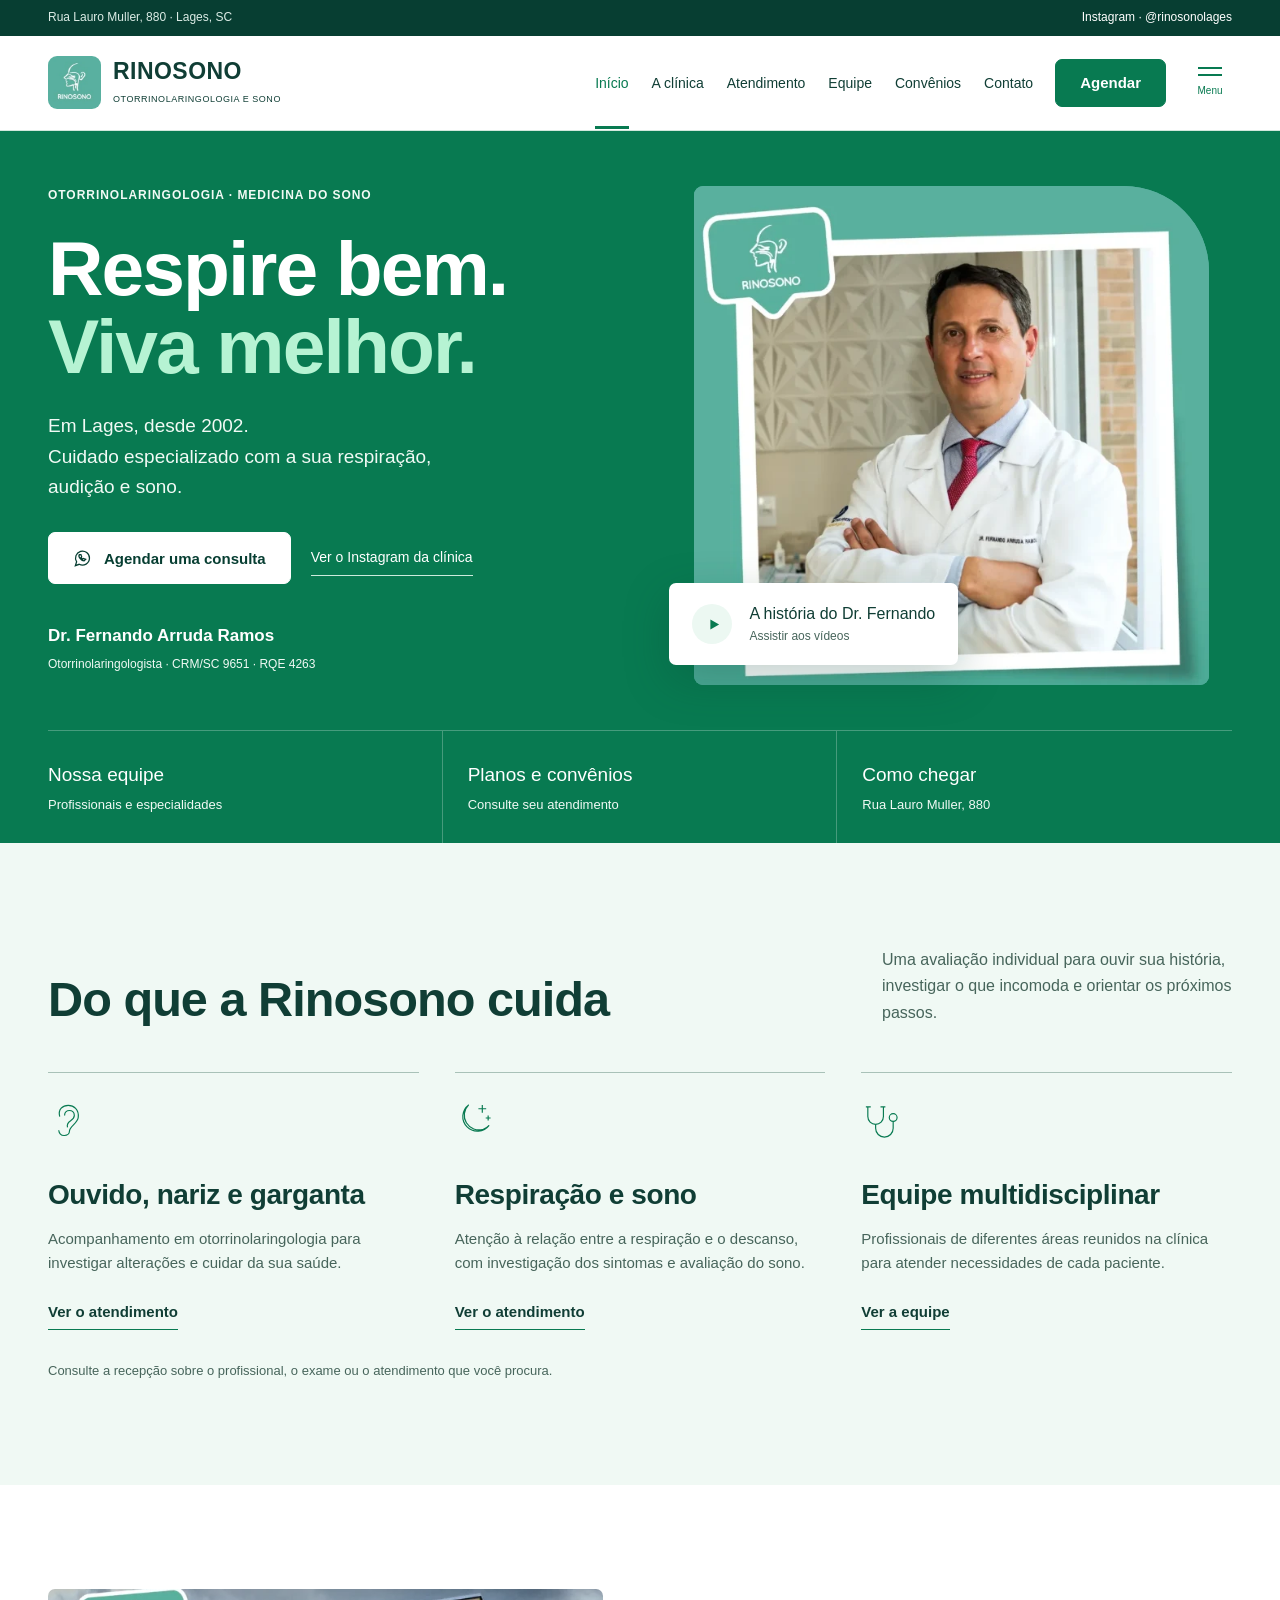
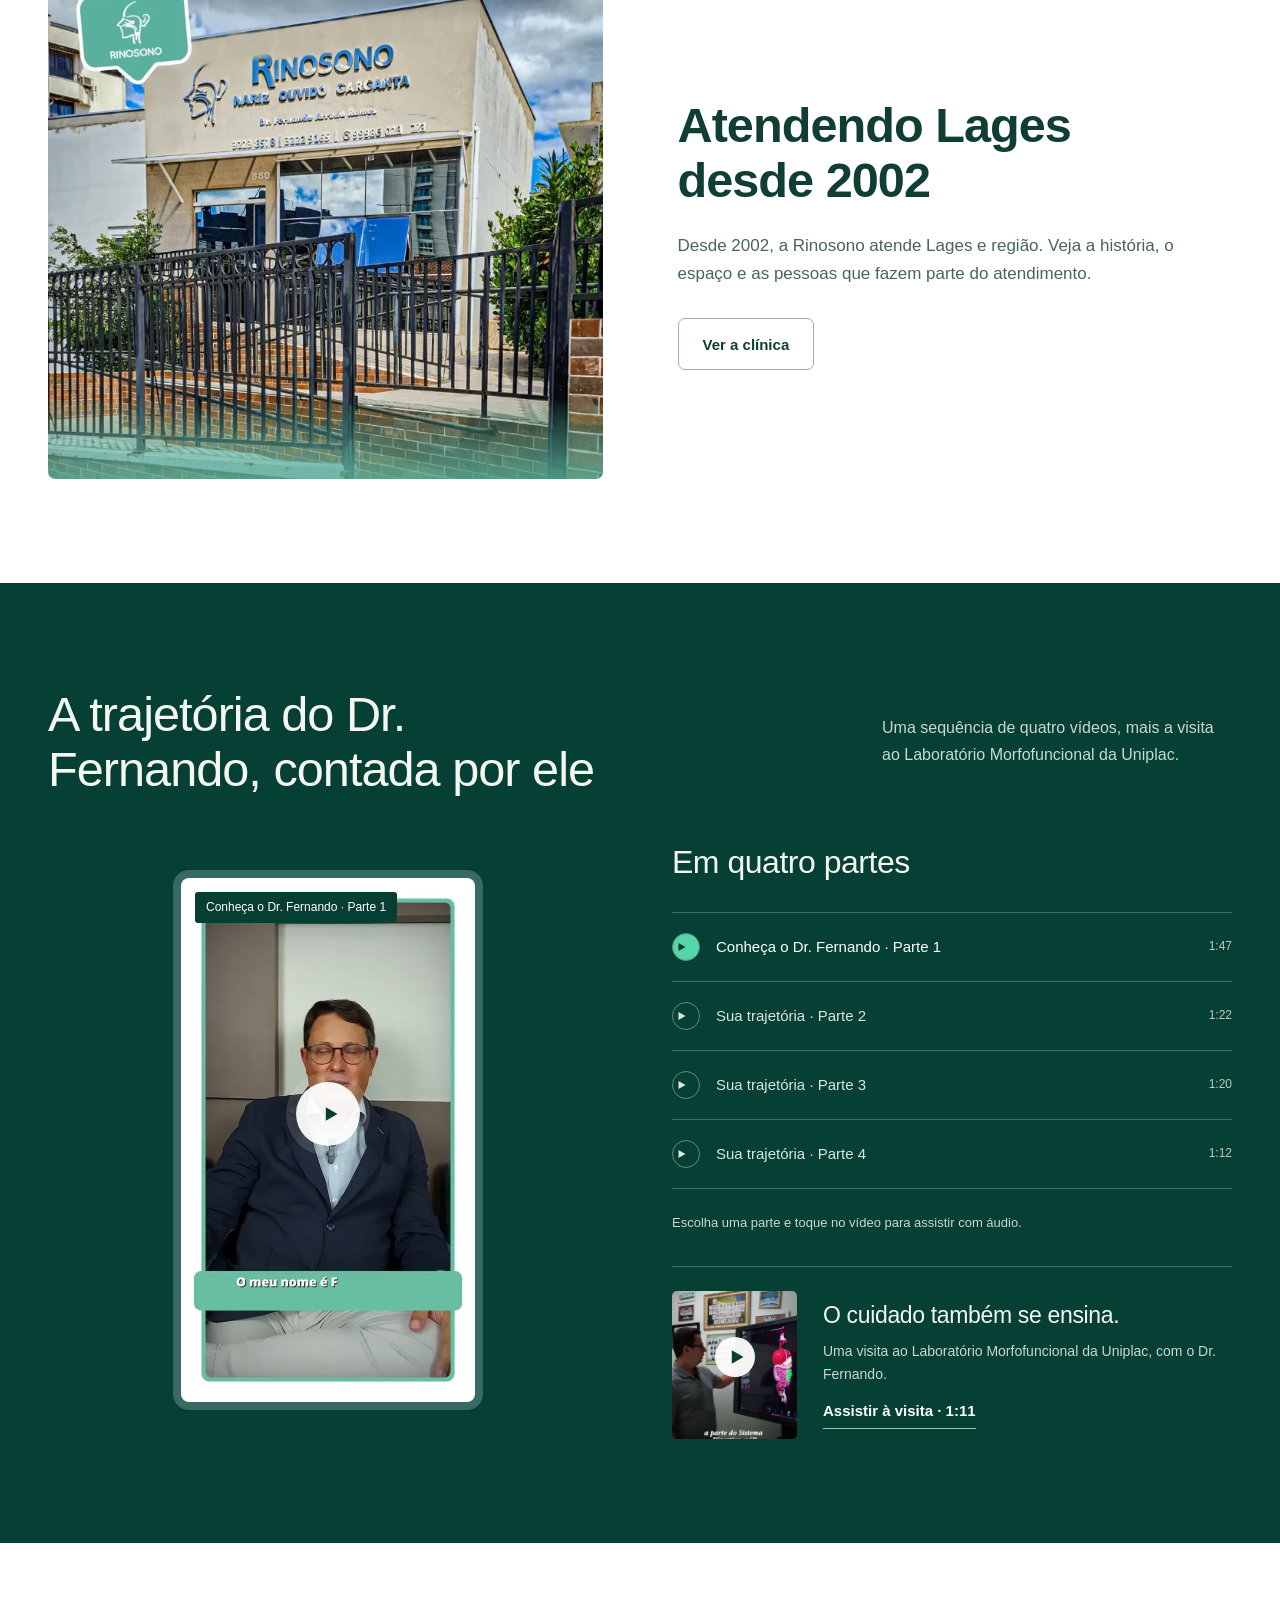
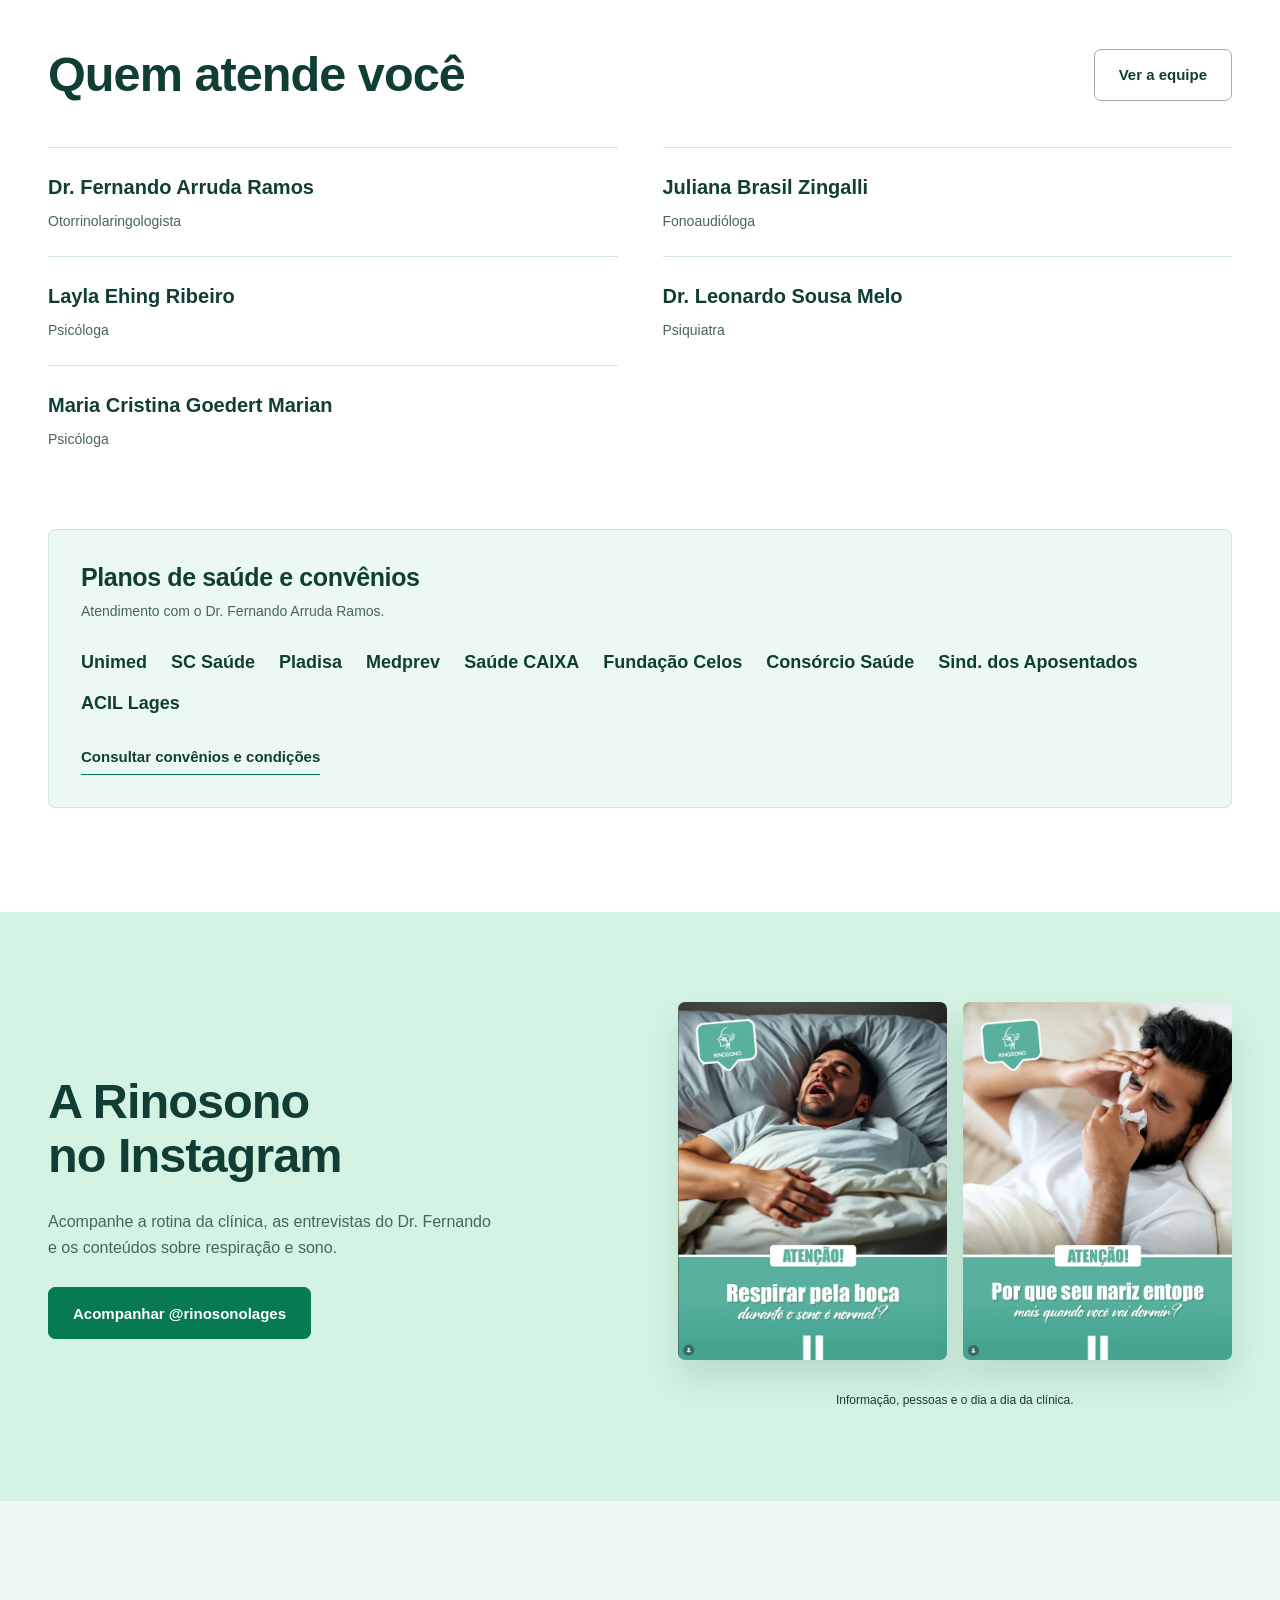
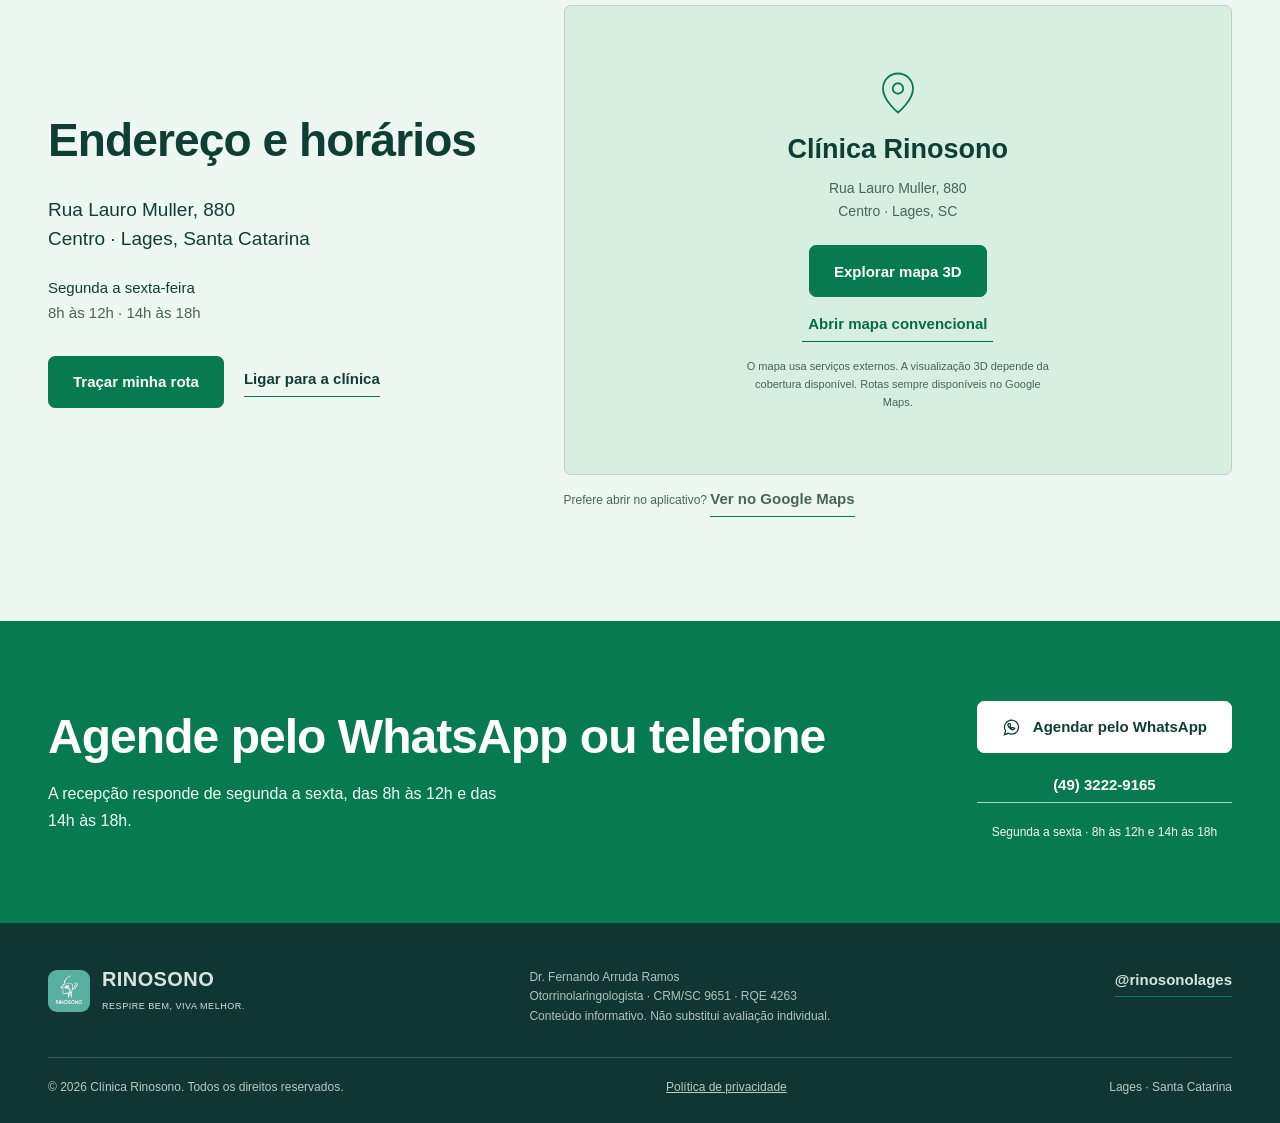
==== commit 3b33560f: "refactor: head unico por pagina, JSON-LD, conteudo sem duplicidade, CSS limpo e acessibilidade - hea" ====
--- a/index.html
+++ b/index.html
@@ -1,11 +1,385 @@
 <!DOCTYPE html>
 <html lang="pt-BR">
 <head>
-<meta charset="UTF-8"><meta name="viewport" content="width=device-width,initial-scale=1">
-<title>Rinosono · Otorrinolaringologia e sono em Lages</title>
-<meta name="description" content="Conheça a Clínica Rinosono, em Lages: otorrinolaringologia, medicina do sono e equipe multidisciplinar. Agendamentos pelo WhatsApp (49) 99106-9465.">
-<meta name="robots" content="noindex,nofollow"><meta name="theme-color" content="#174d49"><meta property="og:type" content="website"><meta property="og:locale" content="pt_BR"><meta property="og:title" content="Rinosono · Otorrinolaringologia e sono em Lages"><meta property="og:description" content="Otorrinolaringologia e medicina do sono em Lages. Conheça o Dr. Fernando Arruda Ramos, nossa equipe e nossa história."><meta name="twitter:card" content="summary">
-<link rel="icon" type="image/jpeg" href="assets/logo.jpg">
-<link rel="preload" as="image" href="assets/fernando.webp"><link rel="stylesheet" href="site.css"><noscript><style>.drawer-toggle{display:none}@media(max-width:850px){.nav{flex-wrap:wrap;padding:15px 0}.desktop-nav{display:flex;flex-wrap:wrap;gap:12px;width:100%}.desktop-nav a{padding:10px 0}}</style></noscript></head><body><svg xmlns="http://www.w3.org/2000/svg" style="display:none" aria-hidden="true"><symbol id="wa" viewBox="0 0 24 24"><path fill="none" stroke="currentColor" stroke-width="1.6" d="M20.8 11.5a8.8 8.8 0 0 1-13 7.8L3 21l1.6-4.8A8.8 8.8 0 1 1 20.8 11.5Z"/><path fill="none" stroke="currentColor" stroke-width="1.6" d="M8 7c-2 3 3 8 6 8l2-2-3-1-1 1-2-2 1-1-1-3Z"/></symbol><symbol id="play" viewBox="0 0 24 24"><path d="m7 4 14 8-14 8Z"/></symbol><symbol id="pin" viewBox="0 0 32 32"><path d="M26 13c0 8-10 16-10 16S6 21 6 13a10 10 0 0 1 20 0Z"/><circle cx="16" cy="13" r="3.5"/></symbol><symbol id="moon" viewBox="0 0 40 40"><path d="M29 30A15 15 0 0 1 14 5a15 15 0 1 0 21 21 15 15 0 0 1-6 4Z"/><path d="M28 5v8m-4-4h8m2 7v5m-2.5-2.5h5"/></symbol><symbol id="ear" viewBox="0 0 40 40"><path d="M12 17C8 2 33 1 31 18c-.7 6-9 9-9 14s-10 7-11-1m6-15c0-7 10-7 10 0 0 6-9 5-7 12"/></symbol><symbol id="care" viewBox="0 0 40 40"><path d="M7 7v10a8 8 0 0 0 16 0V7M5 7h5m10 0h5M15 25v4a9 9 0 0 0 18 0v-7"/><circle cx="33" cy="18" r="4"/></symbol></svg><a class="skip" href="#conteudo">Pular para o conteúdo</a><div class="topbar"><div class="wrap"><span>Rua Lauro Muller, 880 · Lages, SC</span><a href="https://www.instagram.com/rinosonolages/" target="_blank" rel="noopener noreferrer">Instagram · @rinosonolages</a></div></div><header><div class="wrap nav"><a class="brand" href="index.html"><img src="assets/logo.webp" width="53" height="53" alt="Rinosono"><span><b>RINOSONO</b><small>Otorrinolaringologia e sono</small></span></a><nav class="desktop-nav" aria-label="Principal"><a href="index.html" aria-current="page">Início</a><a href="clinica.html">A clínica</a><a href="atendimento.html">Atendimento</a><a href="equipe.html">Equipe</a><a href="convenios.html">Convênios</a><a href="contato.html">Contato</a></nav><a class="btn header-book" data-wa href="https://wa.me/5549991069465">Agendar</a><button class="drawer-toggle" aria-label="Abrir menu de navegação" aria-haspopup="dialog"><span></span><span></span><span class="menu-word">Menu</span></button></div></header><dialog id="nav-drawer" class="nav-drawer" aria-labelledby="drawer-title"><div class="drawer-top"><h2 id="drawer-title">Rinosono</h2><button class="close" data-close aria-label="Fechar menu">×</button></div><nav aria-label="Menu completo"><a href="index.html" aria-current="page">Início</a><a href="clinica.html">A clínica</a><a href="atendimento.html">Atendimento</a><a href="equipe.html">Equipe</a><a href="convenios.html">Convênios</a><a href="contato.html">Contato</a></nav><div class="drawer-bottom"><a class="btn" data-wa href="https://wa.me/5549991069465">Agendar pelo WhatsApp</a><a class="ig-link" href="https://www.instagram.com/rinosonolages/" target="_blank" rel="noopener noreferrer">Instagram · @rinosonolages</a><p>Segunda a sexta<br>8h–12h e 14h–18h</p></div></dialog><main id="conteudo"><section class="new-hero" id="inicio"><div class="wrap hero-new-grid"><div class="hero-main"><span class="eyebrow">Otorrinolaringologia · Medicina do sono</span><h1>Respire bem.<br><span>Viva melhor.</span></h1><p>Em Lages, desde 2002.<br>Cuidado especializado com a sua respiração, audição e sono.</p><div class="actions"><a class="btn white" data-wa href="https://wa.me/5549991069465"><svg aria-hidden="true"><use href="#wa"/></svg>Agendar uma consulta</a><a class="hero-ig" href="https://www.instagram.com/rinosonolages/" target="_blank" rel="noopener noreferrer">Conheça nosso Instagram</a></div><a class="hero-doctor-link" href="equipe.html#fernando">Dr. Fernando Arruda Ramos<span>Otorrinolaringologista · CRM/SC 9651 · RQE 4263</span></a></div><div class="hero-visual"><div class="hero-frame"><img src="assets/fernando.webp" alt="Dr. Fernando Arruda Ramos na clínica" width="641" height="615" fetchpriority="high"></div><a class="hero-video-label" href="#historia"><span class="round-play">▶</span><span>Conheça o Dr. Fernando<small>Assista à sua história</small></span></a><span class="vertical-label">Clínica Rinosono · Lages, SC</span></div></div><div class="wrap quick-nav"><a href="equipe.html"><b>Nossa equipe</b><span>Profissionais e especialidades</span></a><a href="convenios.html"><b>Planos e convênios</b><span>Consulte seu atendimento</span></a><a href="contato.html"><b>Como chegar</b><span>Rua Lauro Muller, 880</span></a></div></section><section class="section care" id="atendimento"><div class="wrap"><div class="section-heading"><div><span class="eyebrow">Áreas de atendimento</span><h2>Como podemos<br>ajudar você?</h2></div><p>Uma avaliação individual para ouvir sua história, investigar o que incomoda e orientar os próximos passos.</p></div><div class="care-grid"><article class="care-item"><svg aria-hidden="true"><use href="#ear"/></svg><h3>Ouvido, nariz<br>e garganta</h3><p>Acompanhamento em otorrinolaringologia para investigar alterações e cuidar da sua saúde.</p><ul><li>Dificuldades para respirar pelo nariz</li><li>Queixas relacionadas ao ouvido e à garganta</li><li>Avaliação clínica e orientação especializada</li></ul><a class="text-link" href="atendimento.html">Conhecer o atendimento</a></article><article class="care-item"><svg aria-hidden="true"><use href="#moon"/></svg><h3>Respiração<br>e sono</h3><p>Atenção à relação entre a respiração e o descanso, com investigação dos sintomas e avaliação do sono.</p><ul><li>Ronco e suspeita de apneia do sono</li><li>Dificuldades para dormir e sono não reparador</li><li>Polissonografia, conforme indicação médica</li></ul><a class="text-link" href="atendimento.html">Conhecer o atendimento</a></article><article class="care-item"><svg aria-hidden="true"><use href="#care"/></svg><h3>Equipe<br>multidisciplinar</h3><p>Profissionais de diferentes áreas reunidos na clínica para atender necessidades de cada paciente.</p><ul><li>Fonoaudiologia</li><li>Psicologia</li><li>Psiquiatria</li></ul><a class="text-link" href="atendimento.html">Conhecer o atendimento</a></article></div><p class="care-note">Consulte a recepção sobre o profissional, o exame ou o atendimento que você procura.</p></div></section><section class="section clinic-teaser"><div class="wrap teaser-layout"><div class="teaser-photo"><img src="assets/fachada.webp" width="724" height="904" alt="Fachada da Rinosono" loading="lazy"></div><div><span class="eyebrow">Nossa história em Lages</span><h2>Uma clínica que<br>você conhece.<br>Um cuidado próximo.</h2><p>Desde 2002, a Rinosono atende Lages e região. Conheça nossa história, o espaço e as pessoas que fazem parte do atendimento.</p><a class="btn outline" href="clinica.html">Conhecer a clínica</a></div></div></section><section class="section stories" id="historia"><div class="wrap"><div class="section-heading"><div><span class="eyebrow">Uma conversa com o Dr. Fernando</span><h2>Uma história dedicada<br>a cuidar de pessoas.</h2></div><p>Conheça sua trajetória, contada por ele mesmo, em uma sequência de quatro vídeos.</p></div><noscript><p>Assista aos vídeos: <a href="assets/historia-1.mp4">Parte 1</a> · <a href="assets/historia-2.mp4">Parte 2</a> · <a href="assets/historia-3.mp4">Parte 3</a> · <a href="assets/historia-4.mp4">Parte 4</a> · <a href="assets/aula.mp4">Visita à Uniplac</a>.</p></noscript><div class="story-layout"><div class="story-feature"><button class="video-card" id="featured-video" data-video="0" aria-label="Reproduzir: conheça o Dr. Fernando, parte 1"><img id="featured-poster" src="assets/historia-1.webp" alt="Dr. Fernando durante a entrevista" width="540" height="960" loading="lazy"><span class="play"><svg aria-hidden="true"><use href="#play"/></svg></span><span class="video-tag" id="featured-label">Conheça o Dr. Fernando · Parte 1</span></button></div><div><h3 style="font-family:var(--serif);font-size:32px">A medicina, o caminho<br>e as pessoas.</h3><div class="story-menu" aria-label="Escolher parte da entrevista"><button class="chapter active" data-chapter="0" aria-pressed="true"><span><span class="chapter-play">▶</span>Conheça o Dr. Fernando · Parte 1</span><small>1:47</small></button><button class="chapter" data-chapter="1" aria-pressed="false"><span><span class="chapter-play">▶</span>Sua trajetória · Parte 2</span><small>1:22</small></button><button class="chapter" data-chapter="2" aria-pressed="false"><span><span class="chapter-play">▶</span>Sua trajetória · Parte 3</span><small>1:20</small></button><button class="chapter" data-chapter="3" aria-pressed="false"><span><span class="chapter-play">▶</span>Sua trajetória · Parte 4</span><small>1:12</small></button></div><p class="story-foot">Escolha uma parte e toque no vídeo para assistir com áudio.</p><div class="teaching"><button class="video-card" data-video="4" aria-label="Assistir à visita do Dr. Fernando ao laboratório da Uniplac"><img src="assets/aula.webp" alt="Vídeo do Dr. Fernando na Uniplac" width="540" height="960" loading="lazy"><span class="play"><svg aria-hidden="true"><use href="#play"/></svg></span></button><div><h3>O cuidado também se ensina.</h3><p>Uma visita ao Laboratório Morfofuncional da Uniplac, com o Dr. Fernando.</p><button class="text-link" data-video="4">Assistir à visita · 1:11</button></div></div></div></div></div></section><section class="section team-preview"><div class="wrap"><div class="section-heading"><div><span class="eyebrow">Profissionais da Rinosono</span><h2>Quem atende você.</h2></div><a class="btn outline" href="equipe.html">Conhecer toda a equipe</a></div><div class="team-name-list"><a href="equipe.html">Dr. Fernando Arruda Ramos<span>Otorrinolaringologista</span></a><a href="equipe.html">Juliana Brasil Zingalli<span>Fonoaudióloga</span></a><a href="equipe.html">Layla Ehing Ribeiro<span>Psicóloga</span></a><a href="equipe.html">Dr. Leonardo Sousa Melo<span>Psiquiatra</span></a><a href="equipe.html">Maria Cristina Goedert Marian<span>Psicóloga</span></a></div><div class="home-plans"><div><h3>Planos de saúde e convênios</h3><p>Atendimento com o Dr. Fernando Arruda Ramos.</p></div><div class="plan-names"><a href="convenios.html">Unimed</a><a href="convenios.html">SC Saúde</a><a href="convenios.html">Pladisa</a><a href="convenios.html">Medprev</a><a href="convenios.html">Saúde CAIXA</a><a href="convenios.html">Fundação Celos</a><a href="convenios.html">Consórcio Saúde</a><a href="convenios.html">Sind. dos Aposentados</a><a href="convenios.html">ACIL Lages</a></div><a class="text-link" href="convenios.html">Consultar convênios e condições</a></div></div></section><section class="instagram-section"><div class="wrap ig-layout"><div><span class="eyebrow">A Rinosono além da consulta</span><h2>Mais perto.<br>Também no Instagram.</h2><p>Conheça a rotina da clínica, acompanhe as entrevistas do Dr. Fernando e veja nossos conteúdos sobre respiração e sono.</p><a class="btn" href="https://www.instagram.com/rinosonolages/" target="_blank" rel="noopener noreferrer">Acompanhar @rinosonolages</a></div><div class="ig-preview"><a href="https://www.instagram.com/rinosonolages/" target="_blank" rel="noopener noreferrer"><img src="assets/respiracao.webp" alt="Publicação da Rinosono sobre respiração durante o sono" loading="lazy" width="678" height="903"></a><a href="https://www.instagram.com/rinosonolages/" target="_blank" rel="noopener noreferrer"><img src="assets/nariz.webp" alt="Publicação da Rinosono sobre saúde nasal" loading="lazy" width="677" height="902"></a><span>Informação, pessoas e o dia a dia da clínica.</span></div></div></section><section class="section location" id="localizacao"><div class="wrap location-grid"><div><span class="eyebrow">Sua visita à Rinosono</span><h2>Encontre a clínica.<br>Planeje sua visita.</h2><address class="address">Rua Lauro Muller, 880<br>Centro · Lages, Santa Catarina</address><p class="hours"><strong>Segunda a sexta-feira</strong><br>8h às 12h · 14h às 18h</p><div class="actions"><a class="btn" href="https://www.google.com/maps/dir/?api=1&amp;destination=Cl%C3%ADnica%20Rinosono%2C%20Rua%20Lauro%20Muller%20880%2C%20Lages%20SC" target="_blank" rel="noopener noreferrer">Traçar minha rota</a><a class="text-link" href="tel:+554932229165">Ligar para a clínica</a></div></div><div><div class="map-controls" hidden><button data-map-view="3d" aria-pressed="true">Perspectiva 3D</button><button data-map-view="2d" aria-pressed="false">Vista de cima</button><button id="map-reset">Recentralizar</button></div><div class="map-shell" id="map-shell"><div class="map-placeholder" id="map-placeholder"><svg aria-hidden="true"><use href="#pin"/></svg><strong>Clínica Rinosono</strong><p>Rua Lauro Muller, 880<br>Centro · Lages, SC</p><button class="btn" id="load-map">Explorar mapa 3D</button><button class="text-link" id="map-basic">Abrir mapa convencional</button><small>O mapa usa serviços externos. A visualização 3D depende da cobertura disponível. Rotas sempre disponíveis no Google Maps.</small></div></div><p id="map-status" role="status" class="map-footer"></p><p class="map-footer">Prefere abrir no aplicativo? <a class="text-link" href="https://www.google.com/maps/search/?api=1&amp;query=Cl%C3%ADnica%20Rinosono%20Rua%20Lauro%20Muller%20880%20Lages%20SC" target="_blank" rel="noopener noreferrer">Ver no Google Maps</a></p></div></div></section><section class="contact" id="contato"><div class="wrap"><div><span class="eyebrow" style="color:#a4d6c5">Vamos conversar</span><h2>Seu cuidado começa<br>com uma conversa.</h2><p>Fale com nossa equipe para agendar uma consulta ou esclarecer dúvidas sobre o atendimento.</p></div><div class="actions"><a class="btn light" data-wa href="https://wa.me/5549991069465"><svg aria-hidden="true"><use href="#wa"/></svg>Agendar pelo WhatsApp</a><a class="text-link" href="tel:+554932229165">(49) 3222-9165</a><small>Segunda a sexta · 8h–12h e 14h–18h</small></div></div></section></main><footer><div class="wrap"><div class="footer-top"><a class="brand" href="#inicio"><img src="assets/logo.webp" alt="" width="42" height="42" loading="lazy"><span><b>RINOSONO</b><small>Respire bem, viva melhor.</small></span></a><p>Dr. Fernando Arruda Ramos<br>Otorrinolaringologista · CRM/SC 9651 · RQE 4263<br>Conteúdo informativo. Não substitui avaliação individual.</p><a class="text-link" href="https://www.instagram.com/rinosonolages/" target="_blank" rel="noopener noreferrer">@rinosonolages</a></div><div class="footer-bottom"><span>© <span id="year">2026</span> Clínica Rinosono. Todos os direitos reservados.</span><button data-privacy>Privacidade</button><span>Lages · Santa Catarina</span></div></div></footer><dialog class="dialog" id="video-dialog" aria-labelledby="video-title"><div class="dialog-bar"><h2 id="video-title">Conheça o Dr. Fernando</h2><button class="close" data-close aria-label="Fechar vídeo">×</button></div><div class="video-stage"><video id="player" controls playsinline preload="none" aria-label="Vídeo da Clínica Rinosono"></video></div><p class="video-error" id="video-error" hidden>Não foi possível reproduzir aqui. Use o link abaixo para abrir o arquivo.</p><div class="video-bottom"><a id="video-direct" href="assets/historia-1.mp4" target="_blank" rel="noopener">Abrir vídeo separadamente</a><button class="btn outline" id="next-video">Próxima parte</button></div></dialog>
-<dialog class="dialog" id="privacy-dialog" aria-labelledby="privacy-title"><div class="dialog-bar"><h2 id="privacy-title">Privacidade e serviços externos</h2><button class="close" data-close aria-label="Fechar privacidade">×</button></div><div class="privacy-body"><p>Esta página apresenta informações da Clínica Rinosono e seus canais de contato. Não possui formulário de cadastro e não utiliza ferramentas de análise de audiência ou publicidade em seu código.</p><h3>WhatsApp, Instagram e Google Maps</h3><p>Ao abrir esses serviços, você passa a utilizar plataformas externas, regidas por suas próprias políticas. Os mapas só são carregados após sua interação. A visualização 3D utiliza MapLibre, OpenFreeMap e OpenStreetMap/Nominatim, com arquivos servidos pelo jsDelivr. Se a visualização não estiver disponível, a página oferece o Google Maps convencional. Esses serviços recebem os dados técnicos necessários às requisições.</p><h3>Vídeos e acesso à página</h3><p>Os vídeos são carregados quando você decide assistir. O provedor responsável pela hospedagem pode processar dados técnicos de acesso, como endereço IP e informações do navegador, para entregar e proteger o serviço.</p><h3>Informações enviadas à clínica</h3><p>Para esclarecer dúvidas sobre o tratamento de informações fornecidas durante o contato ou atendimento, fale com a clínica pelo telefone (49) 3222-9165. Esta página não solicita o envio de informações clínicas.</p></div></dialog>
-<dialog class="dialog gallery-dialog" id="gallery-dialog" aria-label="Fotografia ampliada"><div class="dialog-bar"><h2>Equipe de recepção · Rinosono</h2><button class="close" data-close aria-label="Fechar fotografia">×</button></div><img id="gallery-image" alt="Fotografia completa da equipe de recepção"></dialog><div class="mobile-cta" id="mobile-cta"><a class="btn" data-wa href="https://wa.me/5549991069465">Agendar pelo WhatsApp</a></div><script src="site.js" defer></script></body></html>+<meta charset="UTF-8">
+<meta name="viewport" content="width=device-width,initial-scale=1">
+<title>Clínica Rinosono | Otorrinolaringologia e sono em Lages, SC</title>
+<meta name="description" content="Clínica de otorrinolaringologia e medicina do sono em Lages desde 2002. Dr. Fernando Arruda Ramos, equipe multidisciplinar e agendamento pelo WhatsApp.">
+<meta name="robots" content="noindex,nofollow">
+<link rel="canonical" href="https://rinosono.vercel.app/">
+<meta name="theme-color" content="#087a51">
+<meta property="og:type" content="website">
+<meta property="og:locale" content="pt_BR">
+<meta property="og:site_name" content="Clínica Rinosono">
+<meta property="og:title" content="Clínica Rinosono | Otorrinolaringologia e sono em Lages, SC">
+<meta property="og:description" content="Clínica de otorrinolaringologia e medicina do sono em Lages desde 2002. Dr. Fernando Arruda Ramos, equipe multidisciplinar e agendamento pelo WhatsApp.">
+<meta property="og:url" content="https://rinosono.vercel.app/">
+<meta property="og:image" content="https://rinosono.vercel.app/assets/og-image.jpg">
+<meta property="og:image:width" content="1200">
+<meta property="og:image:height" content="630">
+<meta property="og:image:type" content="image/jpeg">
+<meta property="og:image:alt" content="Clínica Rinosono, otorrinolaringologia e medicina do sono em Lages, SC, com a fachada da clínica">
+<meta name="twitter:card" content="summary_large_image">
+<meta name="twitter:title" content="Clínica Rinosono | Otorrinolaringologia e sono em Lages, SC">
+<meta name="twitter:description" content="Clínica de otorrinolaringologia e medicina do sono em Lages desde 2002. Dr. Fernando Arruda Ramos, equipe multidisciplinar e agendamento pelo WhatsApp.">
+<meta name="twitter:image" content="https://rinosono.vercel.app/assets/og-image.jpg">
+<link rel="icon" type="image/png" sizes="32x32" href="assets/favicon-32.png">
+<link rel="icon" type="image/png" sizes="192x192" href="assets/favicon-192.png">
+<link rel="apple-touch-icon" href="assets/apple-touch-icon.png">
+<link rel="manifest" href="site.webmanifest">
+<link rel="preload" href="assets/fonts/hanken-grotesk-latin-wght-normal.woff2" as="font" type="font/woff2" crossorigin>
+<link rel="preload" href="assets/fonts/source-sans-3-latin-wght-normal.woff2" as="font" type="font/woff2" crossorigin>
+<link rel="preload" as="image" href="assets/fernando.webp">
+<link rel="stylesheet" href="site.css">
+<noscript><style>.drawer-toggle{display:none}@media(max-width:850px){.nav{flex-wrap:wrap;padding:15px 0}.desktop-nav{display:flex;flex-wrap:wrap;gap:12px;width:100%}.desktop-nav a{padding:10px 0}}</style></noscript>
+<script type="application/ld+json">
+{
+ "@context": "https://schema.org",
+ "@graph": [
+  {
+   "@type": "WebSite",
+   "@id": "https://rinosono.vercel.app/#website",
+   "url": "https://rinosono.vercel.app/",
+   "name": "Clínica Rinosono",
+   "inLanguage": "pt-BR",
+   "publisher": {
+    "@id": "https://rinosono.vercel.app/#clinica"
+   }
+  },
+  {
+   "@type": "WebPage",
+   "@id": "https://rinosono.vercel.app/#webpage",
+   "url": "https://rinosono.vercel.app/",
+   "name": "Clínica Rinosono | Otorrinolaringologia e sono em Lages, SC",
+   "description": "Clínica de otorrinolaringologia e medicina do sono em Lages desde 2002. Dr. Fernando Arruda Ramos, equipe multidisciplinar e agendamento pelo WhatsApp.",
+   "inLanguage": "pt-BR",
+   "isPartOf": {
+    "@id": "https://rinosono.vercel.app/#website"
+   },
+   "about": {
+    "@id": "https://rinosono.vercel.app/#clinica"
+   },
+   "primaryImageOfPage": {
+    "@type": "ImageObject",
+    "url": "https://rinosono.vercel.app/assets/og-image.jpg"
+   }
+  },
+  {
+   "@type": "MedicalClinic",
+   "@id": "https://rinosono.vercel.app/#clinica",
+   "name": "Clínica Rinosono",
+   "alternateName": "Instituto Catarinense de Otorrinolaringologia e Medicina do Sono",
+   "url": "https://rinosono.vercel.app/",
+   "logo": "https://rinosono.vercel.app/assets/favicon-512.png",
+   "image": [
+    "https://rinosono.vercel.app/assets/fachada.webp",
+    "https://rinosono.vercel.app/assets/og-image.jpg"
+   ],
+   "telephone": "+554932229165",
+   "contactPoint": {
+    "@type": "ContactPoint",
+    "telephone": "+5549991069465",
+    "contactType": "agendamento",
+    "availableLanguage": "pt-BR"
+   },
+   "address": {
+    "@type": "PostalAddress",
+    "streetAddress": "Rua Lauro Muller, 880",
+    "addressLocality": "Lages",
+    "addressRegion": "SC",
+    "addressCountry": "BR"
+   },
+   "openingHoursSpecification": [
+    {
+     "@type": "OpeningHoursSpecification",
+     "dayOfWeek": [
+      "Monday",
+      "Tuesday",
+      "Wednesday",
+      "Thursday",
+      "Friday"
+     ],
+     "opens": "08:00",
+     "closes": "12:00"
+    },
+    {
+     "@type": "OpeningHoursSpecification",
+     "dayOfWeek": [
+      "Monday",
+      "Tuesday",
+      "Wednesday",
+      "Thursday",
+      "Friday"
+     ],
+     "opens": "14:00",
+     "closes": "18:00"
+    }
+   ],
+   "foundingDate": "2002",
+   "medicalSpecialty": "Otolaryngologic",
+   "knowsAbout": [
+    "Otorrinolaringologia",
+    "Medicina do sono",
+    "Apneia do sono",
+    "Polissonografia",
+    "Ronco",
+    "Fonoaudiologia",
+    "Psicologia",
+    "Psiquiatria"
+   ],
+   "areaServed": [
+    {
+     "@type": "City",
+     "name": "Lages"
+    },
+    {
+     "@type": "AdministrativeArea",
+     "name": "Região da AMURES"
+    },
+    {
+     "@type": "AdministrativeArea",
+     "name": "Meio Oeste"
+    },
+    {
+     "@type": "AdministrativeArea",
+     "name": "Alto Vale do Itajaí"
+    }
+   ],
+   "sameAs": [
+    "https://www.instagram.com/rinosonolages/"
+   ],
+   "hasMap": "https://www.google.com/maps/search/?api=1&query=Cl%C3%ADnica%20Rinosono%20Rua%20Lauro%20Muller%20880%20Lages%20SC",
+   "employee": [
+    {
+     "@id": "https://rinosono.vercel.app/#fernando"
+    },
+    {
+     "@id": "https://rinosono.vercel.app/#juliana"
+    },
+    {
+     "@id": "https://rinosono.vercel.app/#layla"
+    },
+    {
+     "@id": "https://rinosono.vercel.app/#leonardo"
+    },
+    {
+     "@id": "https://rinosono.vercel.app/#maria-cristina"
+    }
+   ]
+  },
+  {
+   "@type": [
+    "Physician",
+    "Person"
+   ],
+   "@id": "https://rinosono.vercel.app/#fernando",
+   "name": "Dr. Fernando Arruda Ramos",
+   "jobTitle": "Otorrinolaringologista",
+   "hasCredential": [
+    {
+     "@type": "EducationalOccupationalCredential",
+     "credentialCategory": "Registro no Conselho Regional de Medicina",
+     "name": "CRM/SC 9651"
+    },
+    {
+     "@type": "EducationalOccupationalCredential",
+     "credentialCategory": "Registro de Qualificação de Especialista",
+     "name": "RQE 4263"
+    }
+   ],
+   "worksFor": {
+    "@id": "https://rinosono.vercel.app/#clinica"
+   },
+   "url": "https://rinosono.vercel.app/equipe.html#fernando",
+   "image": "https://rinosono.vercel.app/assets/fernando.webp"
+  },
+  {
+   "@type": "Person",
+   "@id": "https://rinosono.vercel.app/#juliana",
+   "name": "Juliana Brasil Zingalli",
+   "jobTitle": "Fonoaudióloga",
+   "hasCredential": [
+    {
+     "@type": "EducationalOccupationalCredential",
+     "credentialCategory": "Registro no Conselho Regional de Fonoaudiologia",
+     "name": "CRFa 7/3-8780"
+    }
+   ],
+   "worksFor": {
+    "@id": "https://rinosono.vercel.app/#clinica"
+   },
+   "url": "https://rinosono.vercel.app/equipe.html#juliana"
+  },
+  {
+   "@type": "Person",
+   "@id": "https://rinosono.vercel.app/#layla",
+   "name": "Layla Ehing Ribeiro",
+   "jobTitle": "Psicóloga",
+   "hasCredential": [
+    {
+     "@type": "EducationalOccupationalCredential",
+     "credentialCategory": "Registro no Conselho Regional de Psicologia",
+     "name": "CRP 12/13387"
+    }
+   ],
+   "worksFor": {
+    "@id": "https://rinosono.vercel.app/#clinica"
+   },
+   "url": "https://rinosono.vercel.app/equipe.html#layla"
+  },
+  {
+   "@type": "Person",
+   "@id": "https://rinosono.vercel.app/#leonardo",
+   "name": "Dr. Leonardo Sousa Melo",
+   "jobTitle": "Psiquiatra",
+   "hasCredential": [
+    {
+     "@type": "EducationalOccupationalCredential",
+     "credentialCategory": "Registro no Conselho Regional de Medicina",
+     "name": "CRM/SC 21498"
+    },
+    {
+     "@type": "EducationalOccupationalCredential",
+     "credentialCategory": "Registro de Qualificação de Especialista",
+     "name": "RQE 18709"
+    }
+   ],
+   "worksFor": {
+    "@id": "https://rinosono.vercel.app/#clinica"
+   },
+   "url": "https://rinosono.vercel.app/equipe.html#leonardo"
+  },
+  {
+   "@type": "Person",
+   "@id": "https://rinosono.vercel.app/#maria-cristina",
+   "name": "Maria Cristina Goedert Marian",
+   "jobTitle": "Psicóloga",
+   "hasCredential": [
+    {
+     "@type": "EducationalOccupationalCredential",
+     "credentialCategory": "Registro no Conselho Regional de Psicologia",
+     "name": "CRP 12/6799"
+    }
+   ],
+   "worksFor": {
+    "@id": "https://rinosono.vercel.app/#clinica"
+   },
+   "url": "https://rinosono.vercel.app/equipe.html#maria-cristina"
+  },
+  {
+   "@type": "VideoObject",
+   "@id": "https://rinosono.vercel.app/#video-historia-1",
+   "name": "Conheça o Dr. Fernando · Parte 1",
+   "description": "Parte 1 da conversa com o Dr. Fernando Arruda Ramos, otorrinolaringologista em Lages.",
+   "thumbnailUrl": "https://rinosono.vercel.app/assets/historia-1.webp",
+   "contentUrl": "https://rinosono.vercel.app/assets/historia-1.mp4",
+   "duration": "PT1M47S",
+   "uploadDate": "2026-10-09T00:12:29-03:00",
+   "inLanguage": "pt-BR",
+   "about": {
+    "@id": "https://rinosono.vercel.app/#fernando"
+   },
+   "publisher": {
+    "@id": "https://rinosono.vercel.app/#clinica"
+   }
+  },
+  {
+   "@type": "VideoObject",
+   "@id": "https://rinosono.vercel.app/#video-historia-2",
+   "name": "Sua trajetória · Parte 2",
+   "description": "Parte 2 da conversa com o Dr. Fernando Arruda Ramos, otorrinolaringologista em Lages.",
+   "thumbnailUrl": "https://rinosono.vercel.app/assets/historia-2.webp",
+   "contentUrl": "https://rinosono.vercel.app/assets/historia-2.mp4",
+   "duration": "PT1M22S",
+   "uploadDate": "2026-10-09T00:12:29-03:00",
+   "inLanguage": "pt-BR",
+   "about": {
+    "@id": "https://rinosono.vercel.app/#fernando"
+   },
+   "publisher": {
+    "@id": "https://rinosono.vercel.app/#clinica"
+   }
+  },
+  {
+   "@type": "VideoObject",
+   "@id": "https://rinosono.vercel.app/#video-historia-3",
+   "name": "Sua trajetória · Parte 3",
+   "description": "Parte 3 da conversa com o Dr. Fernando Arruda Ramos, otorrinolaringologista em Lages.",
+   "thumbnailUrl": "https://rinosono.vercel.app/assets/historia-3.webp",
+   "contentUrl": "https://rinosono.vercel.app/assets/historia-3.mp4",
+   "duration": "PT1M20S",
+   "uploadDate": "2026-10-09T00:12:29-03:00",
+   "inLanguage": "pt-BR",
+   "about": {
+    "@id": "https://rinosono.vercel.app/#fernando"
+   },
+   "publisher": {
+    "@id": "https://rinosono.vercel.app/#clinica"
+   }
+  },
+  {
+   "@type": "VideoObject",
+   "@id": "https://rinosono.vercel.app/#video-historia-4",
+   "name": "Sua trajetória · Parte 4",
+   "description": "Parte 4 da conversa com o Dr. Fernando Arruda Ramos, otorrinolaringologista em Lages.",
+   "thumbnailUrl": "https://rinosono.vercel.app/assets/historia-4.webp",
+   "contentUrl": "https://rinosono.vercel.app/assets/historia-4.mp4",
+   "duration": "PT1M12S",
+   "uploadDate": "2026-10-09T00:12:29-03:00",
+   "inLanguage": "pt-BR",
+   "about": {
+    "@id": "https://rinosono.vercel.app/#fernando"
+   },
+   "publisher": {
+    "@id": "https://rinosono.vercel.app/#clinica"
+   }
+  },
+  {
+   "@type": "VideoObject",
+   "@id": "https://rinosono.vercel.app/#video-aula",
+   "name": "Dr. Fernando na Uniplac",
+   "description": "Visita do Dr. Fernando Arruda Ramos ao Laboratório Morfofuncional da Uniplac.",
+   "thumbnailUrl": "https://rinosono.vercel.app/assets/aula.webp",
+   "contentUrl": "https://rinosono.vercel.app/assets/aula.mp4",
+   "duration": "PT1M11S",
+   "uploadDate": "2026-10-09T00:12:29-03:00",
+   "inLanguage": "pt-BR",
+   "about": {
+    "@id": "https://rinosono.vercel.app/#fernando"
+   },
+   "publisher": {
+    "@id": "https://rinosono.vercel.app/#clinica"
+   }
+  }
+ ]
+}
+</script>
+</head>
+<body>
+<svg xmlns="http://www.w3.org/2000/svg" class="sprite" aria-hidden="true"><symbol id="wa" viewBox="0 0 24 24"><path fill="none" stroke="currentColor" stroke-width="1.6" d="M20.8 11.5a8.8 8.8 0 0 1-13 7.8L3 21l1.6-4.8A8.8 8.8 0 1 1 20.8 11.5Z"/><path fill="none" stroke="currentColor" stroke-width="1.6" d="M8 7c-2 3 3 8 6 8l2-2-3-1-1 1-2-2 1-1-1-3Z"/></symbol><symbol id="play" viewBox="0 0 24 24"><path d="m7 4 14 8-14 8Z"/></symbol><symbol id="pin" viewBox="0 0 32 32"><path d="M26 13c0 8-10 16-10 16S6 21 6 13a10 10 0 0 1 20 0Z"/><circle cx="16" cy="13" r="3.5"/></symbol><symbol id="moon" viewBox="0 0 40 40"><path d="M29 30A15 15 0 0 1 14 5a15 15 0 1 0 21 21 15 15 0 0 1-6 4Z"/><path d="M28 5v8m-4-4h8m2 7v5m-2.5-2.5h5"/></symbol><symbol id="ear" viewBox="0 0 40 40"><path d="M12 17C8 2 33 1 31 18c-.7 6-9 9-9 14s-10 7-11-1m6-15c0-7 10-7 10 0 0 6-9 5-7 12"/></symbol><symbol id="care" viewBox="0 0 40 40"><path d="M7 7v10a8 8 0 0 0 16 0V7M5 7h5m10 0h5M15 25v4a9 9 0 0 0 18 0v-7"/><circle cx="33" cy="18" r="4"/></symbol></svg>
+<a class="skip" href="#conteudo">Pular para o conteúdo</a>
+<!-- cabecalho:inicio -->
+<div class="topbar"><div class="wrap"><span>Rua Lauro Muller, 880 · Lages, SC</span><a href="https://www.instagram.com/rinosonolages/" target="_blank" rel="noopener noreferrer">Instagram · @rinosonolages</a></div></div>
+<header><div class="wrap nav"><a class="brand" href="index.html"><img src="assets/logo.webp" width="53" height="53" alt=""><span><b>RINOSONO</b><small>Otorrinolaringologia e sono</small></span></a><nav class="desktop-nav" aria-label="Principal"><a href="index.html" aria-current="page">Início</a><a href="clinica.html">A clínica</a><a href="atendimento.html">Atendimento</a><a href="equipe.html">Equipe</a><a href="convenios.html">Convênios</a><a href="contato.html">Contato</a></nav><a class="btn header-book" data-wa href="https://wa.me/5549991069465">Agendar</a><button class="drawer-toggle" type="button" aria-label="Abrir menu de navegação" aria-haspopup="dialog" aria-controls="nav-drawer"><span></span><span></span><span class="menu-word">Menu</span></button></div></header>
+<dialog id="nav-drawer" class="nav-drawer" aria-labelledby="drawer-title"><div class="drawer-top"><p class="dialog-title" id="drawer-title">Rinosono</p><button class="close" type="button" data-close aria-label="Fechar menu">×</button></div><nav aria-label="Menu completo"><a href="index.html" aria-current="page">Início</a><a href="clinica.html">A clínica</a><a href="atendimento.html">Atendimento</a><a href="equipe.html">Equipe</a><a href="convenios.html">Convênios</a><a href="contato.html">Contato</a></nav><div class="drawer-bottom"><a class="btn" data-wa href="https://wa.me/5549991069465">Agendar pelo WhatsApp</a><a class="ig-link" href="https://www.instagram.com/rinosonolages/" target="_blank" rel="noopener noreferrer">Instagram · @rinosonolages</a><p>Segunda a sexta<br>8h às 12h e 14h às 18h</p></div></dialog>
+<!-- cabecalho:fim -->
+<main id="conteudo">
+<section class="new-hero" id="inicio"><div class="wrap hero-new-grid"><div class="hero-main"><span class="eyebrow">Otorrinolaringologia · Medicina do sono</span><h1>Respire bem. <span>Viva melhor.</span></h1><p>Em Lages, desde 2002.<br>Cuidado especializado com a sua respiração, audição e sono.</p><div class="actions"><a class="btn white" data-wa href="https://wa.me/5549991069465"><svg aria-hidden="true"><use href="#wa"/></svg>Agendar uma consulta</a><a class="hero-ig" href="https://www.instagram.com/rinosonolages/" target="_blank" rel="noopener noreferrer">Ver o Instagram da clínica</a></div><a class="hero-doctor-link" href="equipe.html#fernando">Dr. Fernando Arruda Ramos<span>Otorrinolaringologista · CRM/SC 9651 · RQE 4263</span></a></div><div class="hero-visual"><div class="hero-frame"><img src="assets/fernando.webp" alt="Dr. Fernando Arruda Ramos na clínica" width="360" height="482" fetchpriority="high"></div><a class="hero-video-label" href="#historia"><span class="round-play"><svg aria-hidden="true"><use href="#play"/></svg></span><span>A história do Dr. Fernando<small>Assistir aos vídeos</small></span></a></div></div><div class="wrap quick-nav"><a href="equipe.html"><b>Nossa equipe</b><span>Profissionais e especialidades</span></a><a href="convenios.html"><b>Planos e convênios</b><span>Consulte seu atendimento</span></a><a href="contato.html"><b>Como chegar</b><span>Rua Lauro Muller, 880</span></a></div></section>
+<section class="section care" id="atendimento"><div class="wrap"><div class="section-heading"><div><h2>Do que a Rinosono cuida</h2></div><p>Uma avaliação individual para ouvir sua história, investigar o que incomoda e orientar os próximos passos.</p></div><div class="care-grid"><article class="care-item"><svg aria-hidden="true"><use href="#ear"/></svg><h3>Ouvido, nariz e garganta</h3><p>Acompanhamento em otorrinolaringologia para investigar alterações e cuidar da sua saúde.</p><a class="text-link" href="atendimento.html#areas">Ver o atendimento</a></article><article class="care-item"><svg aria-hidden="true"><use href="#moon"/></svg><h3>Respiração e sono</h3><p>Atenção à relação entre a respiração e o descanso, com investigação dos sintomas e avaliação do sono.</p><a class="text-link" href="atendimento.html#areas">Ver o atendimento</a></article><article class="care-item"><svg aria-hidden="true"><use href="#care"/></svg><h3>Equipe multidisciplinar</h3><p>Profissionais de diferentes áreas reunidos na clínica para atender necessidades de cada paciente.</p><a class="text-link" href="equipe.html">Ver a equipe</a></article></div><p class="care-note">Consulte a recepção sobre o profissional, o exame ou o atendimento que você procura.</p></div></section>
+<section class="section clinic-teaser"><div class="wrap teaser-layout"><div class="teaser-photo"><img src="assets/fachada.webp" width="723" height="904" alt="Fachada da Rinosono" loading="lazy"></div><div><h2>Atendendo Lages desde 2002</h2><p>Desde 2002, a Rinosono atende Lages e região. Veja a história, o espaço e as pessoas que fazem parte do atendimento.</p><a class="btn outline" href="clinica.html">Ver a clínica</a></div></div></section>
+<section class="section stories" id="historia"><div class="wrap"><div class="section-heading"><div><h2>A trajetória do Dr. Fernando, contada por ele</h2></div><p>Uma sequência de quatro vídeos, mais a visita ao Laboratório Morfofuncional da Uniplac.</p></div>
+<noscript><p>Assista aos vídeos: <a href="assets/historia-1.mp4">Parte 1</a> · <a href="assets/historia-2.mp4">Parte 2</a> · <a href="assets/historia-3.mp4">Parte 3</a> · <a href="assets/historia-4.mp4">Parte 4</a> · <a href="assets/aula.mp4">Visita à Uniplac</a>.</p></noscript>
+<div class="story-layout"><div class="story-feature"><button class="video-card" type="button" id="featured-video" data-video="0" aria-label="Reproduzir: Conheça o Dr. Fernando · Parte 1"><img id="featured-poster" src="assets/historia-1.webp" alt="Dr. Fernando durante a entrevista" width="540" height="960" loading="lazy"><span class="play"><svg aria-hidden="true"><use href="#play"/></svg></span><span class="video-tag" id="featured-label">Conheça o Dr. Fernando · Parte 1</span></button></div><div><h3 class="story-title">Em quatro partes</h3><div class="story-menu" role="group" aria-label="Escolher parte da entrevista"><button class="chapter active" type="button" data-chapter="0" aria-pressed="true"><span><span class="chapter-play"><svg aria-hidden="true"><use href="#play"/></svg></span>Conheça o Dr. Fernando · Parte 1</span><small>1:47</small></button><button class="chapter" type="button" data-chapter="1" aria-pressed="false"><span><span class="chapter-play"><svg aria-hidden="true"><use href="#play"/></svg></span>Sua trajetória · Parte 2</span><small>1:22</small></button><button class="chapter" type="button" data-chapter="2" aria-pressed="false"><span><span class="chapter-play"><svg aria-hidden="true"><use href="#play"/></svg></span>Sua trajetória · Parte 3</span><small>1:20</small></button><button class="chapter" type="button" data-chapter="3" aria-pressed="false"><span><span class="chapter-play"><svg aria-hidden="true"><use href="#play"/></svg></span>Sua trajetória · Parte 4</span><small>1:12</small></button></div><p class="story-foot">Escolha uma parte e toque no vídeo para assistir com áudio.</p><div class="teaching"><button class="video-card" type="button" data-video="4" aria-label="Assistir à visita do Dr. Fernando ao laboratório da Uniplac"><img src="assets/aula.webp" alt="" width="540" height="960" loading="lazy"><span class="play"><svg aria-hidden="true"><use href="#play"/></svg></span></button><div><h3>O cuidado também se ensina.</h3><p>Uma visita ao Laboratório Morfofuncional da Uniplac, com o Dr. Fernando.</p><button class="text-link" type="button" data-video="4">Assistir à visita · 1:11</button></div></div></div></div></div></section>
+<section class="section team-preview"><div class="wrap"><div class="section-heading"><div><h2>Quem atende você</h2></div><a class="btn outline" href="equipe.html">Ver a equipe</a></div><div class="team-name-list"><a href="equipe.html#fernando">Dr. Fernando Arruda Ramos<span>Otorrinolaringologista</span></a><a href="equipe.html#juliana">Juliana Brasil Zingalli<span>Fonoaudióloga</span></a><a href="equipe.html#layla">Layla Ehing Ribeiro<span>Psicóloga</span></a><a href="equipe.html#leonardo">Dr. Leonardo Sousa Melo<span>Psiquiatra</span></a><a href="equipe.html#maria-cristina">Maria Cristina Goedert Marian<span>Psicóloga</span></a></div><div class="home-plans"><div><h3>Planos de saúde e convênios</h3><p>Atendimento com o Dr. Fernando Arruda Ramos.</p></div><div class="plan-names"><a href="convenios.html">Unimed</a><a href="convenios.html">SC Saúde</a><a href="convenios.html">Pladisa</a><a href="convenios.html">Medprev</a><a href="convenios.html">Saúde CAIXA</a><a href="convenios.html">Fundação Celos</a><a href="convenios.html">Consórcio Saúde</a><a href="convenios.html">Sind. dos Aposentados</a><a href="convenios.html">ACIL Lages</a></div><a class="text-link" href="convenios.html">Consultar convênios e condições</a></div></div></section>
+<section class="instagram-section"><div class="wrap ig-layout"><div><h2>A Rinosono no Instagram</h2><p>Acompanhe a rotina da clínica, as entrevistas do Dr. Fernando e os conteúdos sobre respiração e sono.</p><a class="btn" href="https://www.instagram.com/rinosonolages/" target="_blank" rel="noopener noreferrer">Acompanhar @rinosonolages</a></div><div class="ig-preview"><a href="https://www.instagram.com/rinosonolages/" target="_blank" rel="noopener noreferrer"><img src="assets/respiracao.webp" alt="Publicação da Rinosono sobre respiração durante o sono" loading="lazy" width="678" height="903"></a><a href="https://www.instagram.com/rinosonolages/" target="_blank" rel="noopener noreferrer"><img src="assets/nariz.webp" alt="Publicação da Rinosono sobre saúde nasal" loading="lazy" width="677" height="902"></a><span>Informação, pessoas e o dia a dia da clínica.</span></div></div></section>
+<section class="section location" id="localizacao"><div class="wrap location-grid"><div><h2>Endereço e horários</h2><address class="address">Rua Lauro Muller, 880<br>Centro · Lages, Santa Catarina</address><p class="hours"><strong>Segunda a sexta-feira</strong><br>8h às 12h · 14h às 18h</p><div class="actions"><a class="btn" href="https://www.google.com/maps/dir/?api=1&amp;destination=Cl%C3%ADnica%20Rinosono%2C%20Rua%20Lauro%20Muller%20880%2C%20Lages%20SC" target="_blank" rel="noopener noreferrer">Traçar minha rota</a><a class="text-link" href="tel:+554932229165">Ligar para a clínica</a></div></div><div><div class="map-controls" hidden><button type="button" data-map-view="3d" aria-pressed="true">Perspectiva 3D</button><button type="button" data-map-view="2d" aria-pressed="false">Vista de cima</button><button type="button" id="map-reset">Recentralizar</button></div><div class="map-shell" id="map-shell"><div class="map-placeholder" id="map-placeholder"><svg aria-hidden="true"><use href="#pin"/></svg><strong>Clínica Rinosono</strong><p>Rua Lauro Muller, 880<br>Centro · Lages, SC</p><button class="btn" type="button" id="load-map">Explorar mapa 3D</button><button class="text-link" type="button" id="map-basic">Abrir mapa convencional</button><small>O mapa usa serviços externos. A visualização 3D depende da cobertura disponível. Rotas sempre disponíveis no Google Maps.</small></div></div><p id="map-status" role="status" class="map-footer"></p><p class="map-footer">Prefere abrir no aplicativo? <a class="text-link" href="https://www.google.com/maps/search/?api=1&amp;query=Cl%C3%ADnica%20Rinosono%20Rua%20Lauro%20Muller%20880%20Lages%20SC" target="_blank" rel="noopener noreferrer">Ver no Google Maps</a></p></div></div></section>
+<section class="contact" id="contato"><div class="wrap"><div><h2>Agende pelo WhatsApp ou telefone</h2><p>A recepção responde de segunda a sexta, das 8h às 12h e das 14h às 18h.</p></div><div class="actions"><a class="btn light" data-wa href="https://wa.me/5549991069465"><svg aria-hidden="true"><use href="#wa"/></svg>Agendar pelo WhatsApp</a><a class="text-link" href="tel:+554932229165">(49) 3222-9165</a><small>Segunda a sexta · 8h às 12h e 14h às 18h</small></div></div></section>
+</main>
+<!-- rodape:inicio -->
+<footer><div class="wrap"><div class="footer-top"><a class="brand" href="index.html"><img src="assets/logo.webp" alt="" width="42" height="42" loading="lazy"><span><b>RINOSONO</b><small>Respire bem, viva melhor.</small></span></a><p>Dr. Fernando Arruda Ramos<br>Otorrinolaringologista · CRM/SC 9651 · RQE 4263<br>Conteúdo informativo. Não substitui avaliação individual.</p><a class="text-link" href="https://www.instagram.com/rinosonolages/" target="_blank" rel="noopener noreferrer">@rinosonolages</a></div><div class="footer-bottom"><span>© <span id="year">2026</span> Clínica Rinosono. Todos os direitos reservados.</span><a href="privacidade.html">Política de privacidade</a><span>Lages · Santa Catarina</span></div></div></footer>
+<!-- rodape:fim -->
+<dialog class="dialog" id="video-dialog" aria-labelledby="video-title"><div class="dialog-bar"><p class="dialog-title" id="video-title">Conheça o Dr. Fernando</p><button class="close" type="button" data-close aria-label="Fechar vídeo">×</button></div><div class="video-stage"><video id="player" controls playsinline preload="none" title="Vídeo do Dr. Fernando Arruda Ramos" aria-label="Vídeo do Dr. Fernando Arruda Ramos"></video></div><p class="video-error" id="video-error" hidden>Não foi possível reproduzir aqui. Use o link abaixo para abrir o arquivo.</p><div class="video-bottom"><a id="video-direct" href="assets/historia-1.mp4" target="_blank" rel="noopener">Abrir vídeo separadamente</a><button class="btn outline" type="button" id="next-video">Próxima parte</button></div></dialog>
+<div class="mobile-cta" id="mobile-cta"><a class="btn" data-wa href="https://wa.me/5549991069465">Agendar pelo WhatsApp</a></div>
+<script src="site.js" defer></script>
+</body>
+</html>
--- a/site.css
+++ b/site.css
@@ -1,27 +1,2491 @@
+/* Clínica Rinosono: estilos do site. Ordem: tokens, base, componentes, páginas, responsivo. */
 
-:root{--ink:#173e3b;--deep:#123f3d;--green:#246f62;--mint:#59af9f;--pale:#edf5f1;--paper:#fafbf8;--line:#d9e3df;--muted:#556964;--white:#fff;--serif:Georgia,'Times New Roman',serif;--sans:Arial,Helvetica,sans-serif;--header:90px}
-[hidden]{display:none!important}*{box-sizing:border-box}html{scroll-behavior:smooth;scroll-padding-top:110px}body{margin:0;background:var(--paper);color:var(--ink);font:16px/1.65 var(--sans)}body.modal-open{overflow:hidden}a{color:inherit;text-decoration:none}button,input,select{font:inherit}button{cursor:pointer}img{max-width:100%;display:block}button,a,summary{-webkit-tap-highlight-color:transparent}button:focus-visible,a:focus-visible,summary:focus-visible,video:focus-visible{outline:3px solid #ae6923;outline-offset:5px}p,h1,h2,h3{margin:0}p+p{margin-top:16px}h1,h2,h3{font-weight:400}h1,h2{font-family:var(--serif);letter-spacing:-.045em;line-height:1.07}h2{font-size:clamp(36px,4.1vw,64px)}h3{font-size:23px;line-height:1.25}p{color:var(--muted)}.wrap{width:min(1280px,calc(100% - 96px));margin:auto}.section{padding:104px 0}.eyebrow{display:block;font-size:12px;letter-spacing:.17em;text-transform:uppercase;font-weight:700;margin-bottom:23px;color:var(--green)}.intro{max-width:530px;margin-top:24px;font-size:18px}.btn{display:inline-flex;align-items:center;justify-content:center;gap:12px;min-height:52px;padding:13px 24px;background:var(--green);border:1px solid var(--green);color:white;border-radius:5px;font-weight:600;font-size:14px;line-height:1.3;transition:background .2s,transform .2s}.btn:hover{background:var(--deep);transform:translateY(-2px)}.btn svg{width:19px;height:19px;flex-shrink:0}.btn.light{background:white;color:var(--ink);border-color:white}.btn.outline{background:transparent;color:var(--ink);border-color:#9cafa7}.btn.outline:hover{background:var(--pale)}.text-link{display:inline-block;border-bottom:1px solid var(--green);padding-bottom:4px;font-size:14px;font-weight:600}.actions{display:flex;gap:20px;align-items:center;flex-wrap:wrap;margin-top:30px}.skip{position:fixed;left:10px;top:-100px;z-index:100;background:white;padding:15px}.skip:focus{top:10px}
-.topbar{background:var(--deep);color:#dcece6;font-size:12px}.topbar .wrap{display:flex;justify-content:space-between;padding:8px 0}.topbar a{color:white}header{position:sticky;top:0;background:rgba(250,251,248,.98);z-index:30;border-bottom:1px solid var(--line)}.nav{min-height:var(--header);display:flex;align-items:center;justify-content:space-between;gap:26px}.brand{display:flex;align-items:center;gap:12px}.brand img{width:53px;height:53px;border-radius:50%}.brand b{font-size:24px;font-weight:500;letter-spacing:.055em;line-height:1.1}.brand small{display:block;font-size:10px;letter-spacing:.16em;text-transform:uppercase;margin-top:5px}.navlinks{display:flex;align-items:center;gap:27px;font-size:14px}.navlinks a:not(.btn){padding:10px 0}.navlinks a:hover{color:var(--green)}.navlinks .btn:hover{color:white}.menu-toggle{display:none;border:1px solid var(--line);background:transparent;padding:10px 14px;border-radius:4px;color:var(--ink)}
-.hero{padding:52px 0 0;overflow:hidden}.hero-grid{display:grid;grid-template-columns:1fr 1fr;gap:56px;align-items:center}.hero-copy{padding:12px 0 48px}.hero h1{font-size:clamp(56px,5.9vw,88px);max-width:650px}.hero h1 em{color:var(--green);font-weight:400}.hero .intro{font-size:17px;max-width:430px}.hero .eyebrow{font-size:11px;letter-spacing:.12em}.hero-photo{height:588px;position:relative;border-radius:120px 7px 7px 7px;background:#d4dfd4;overflow:hidden}.portrait{position:absolute;width:116%;max-width:none;left:-9%;top:-10%;height:120%;object-fit:cover;object-position:50% 32%}.photo-caption{position:absolute;bottom:24px;left:24px;right:24px;background:rgba(255,255,255,.95);padding:20px 24px;border-radius:4px;display:flex;justify-content:space-between;align-items:center;gap:16px}.photo-caption b{display:block;font-family:var(--serif);font-size:21px;font-weight:400;line-height:1.25}.photo-caption small{display:block;font-size:12px;color:var(--muted);margin-top:5px}.photo-caption .seal{font-size:11px;text-transform:uppercase;letter-spacing:.1em;border-left:1px solid var(--line);padding-left:20px;white-space:nowrap}.seal strong{display:block;font:30px var(--serif);letter-spacing:0}.hero-meta{display:flex;gap:20px;align-items:center;margin-top:34px;font-size:12px;color:var(--muted)}.hero-meta span+span{border-left:1px solid #b8c8c0;padding-left:20px}.service-strip{margin-top:38px;padding:25px 0;display:flex;justify-content:space-between;gap:18px;border-top:1px solid var(--line);font-size:14px}.service-strip span{display:flex;align-items:center;gap:12px}.service-strip svg{width:23px;height:23px;stroke:var(--green);fill:none;stroke-width:1.35}
-.care{background:var(--pale)}.section-heading{display:flex;justify-content:space-between;gap:50px;align-items:end;margin-bottom:46px}.section-heading p{max-width:350px}.care-grid{display:grid;grid-template-columns:repeat(3,1fr);gap:36px}.care-item{border-top:1px solid #a9c2b8;padding-top:27px}.care-item svg{width:39px;height:39px;stroke:var(--green);stroke-width:1.2;fill:none;margin-bottom:29px}.care-item h3{font-family:var(--serif);font-size:30px;margin-bottom:15px}.care-item p{font-size:15px}.care-item ul{list-style:none;padding:0;margin:24px 0 0;font-size:14px}.care-item li{padding:9px 0;border-top:1px solid #d5e3dc}.care-note{font-size:13px;margin-top:30px}
-.doctor-grid{display:grid;grid-template-columns:.85fr 1fr;gap:86px;align-items:center}.doctor-picture{height:560px;border-radius:5px 5px 90px 5px;overflow:hidden;position:relative;background:var(--pale)}.doctor-picture img{width:119%;max-width:none;height:122%;object-fit:cover;position:absolute;top:-10%;left:-10%}.doctor-info h2{max-width:560px}.credentials{display:flex;gap:12px;flex-wrap:wrap;margin:23px 0;font-size:12px;letter-spacing:.04em}.credentials span{padding:6px 12px;border:1px solid var(--line);border-radius:3px}.doctor-info p{font-size:16px}.doctor-detail{display:grid;grid-template-columns:1fr 1fr;gap:20px;padding-top:25px;margin-top:28px;border-top:1px solid var(--line)}.doctor-detail b{font-weight:500;font-family:var(--serif);font-size:23px}.doctor-detail span{display:block;font-size:13px;color:var(--muted);margin-top:7px}
-.stories{background:var(--deep);color:#f3f7f0}.stories .eyebrow{color:#9ad4c3}.stories p{color:#c7d9d2}.stories .section-heading{align-items:center}.story-layout{display:grid;grid-template-columns:1fr 1fr;gap:64px;align-items:center}.story-feature{display:flex;justify-content:center;position:relative}.video-card{position:relative;display:block;border:0;padding:0;overflow:hidden;background:#235b53;color:white;width:100%;text-align:left;border-radius:5px}.video-card img{width:100%;height:100%;object-fit:cover;transition:transform .5s}.video-card:hover img{transform:scale(1.035)}.story-feature .video-card{width:310px;aspect-ratio:9/16;max-height:540px}.play{position:absolute;top:45%;left:50%;transform:translate(-50%,-50%);width:64px;height:64px;border-radius:50%;background:rgba(255,255,255,.94);display:flex;align-items:center;justify-content:center;box-shadow:0 0 0 10px #ffffff22;color:var(--deep)}.play svg{width:20px;height:20px;margin-left:3px;fill:currentColor}.video-tag{position:absolute;bottom:20px;left:20px;right:20px;background:var(--deep);padding:13px;font-size:13px;border-radius:3px}.story-menu{margin-top:30px}.chapter{width:100%;display:flex;align-items:center;justify-content:space-between;gap:15px;border:0;border-top:1px solid #416a61;background:none;color:#d7e7e1;padding:20px 0;text-align:left}.chapter:last-child{border-bottom:1px solid #416a61}.chapter.active{color:#fff}.chapter span:first-child{display:flex;gap:16px;align-items:center}.chapter .chapter-play{font-size:11px;border:1px solid #608c7f;border-radius:50%;width:28px;height:28px;display:grid;place-items:center}.chapter.active .chapter-play{background:#b9dfcc;color:var(--deep)}.chapter small{color:#b7cdc3;font-size:12px}.story-foot{font-size:13px!important;margin-top:23px}.teaching{display:grid;grid-template-columns:125px 1fr;gap:26px;align-items:center;margin-top:32px;padding:24px 0 0;border-top:1px solid #416a61}.teaching .video-card{height:148px}.teaching .play{width:40px;height:40px;box-shadow:none}.teaching h3{font-family:var(--serif);font-size:26px;margin-bottom:10px}.teaching p{font-size:14px}.teaching button.text-link{color:white;background:none;border:0;border-bottom:1px solid #9ac5b3;margin-top:13px;padding:0 0 4px}
-.clinic-top{display:grid;grid-template-columns:1fr 1fr;gap:70px;align-items:start}.clinic-top p{padding-top:35px}.clinic-photos{margin-top:45px;display:grid;grid-template-columns:1.18fr 1fr;gap:24px}.clinic-photos figure{margin:0}.photo-window{height:380px;overflow:hidden;position:relative;background:var(--pale);border-radius:5px}.photo-window img{height:100%;width:100%;object-fit:cover;object-position:50% 25%}.photo-window.reception img{width:117%;max-width:none;height:auto;position:absolute;left:-8%;top:-22%}.clinic-photos figcaption{padding-top:13px;font-size:13px;color:var(--muted)}.timeline{display:grid;grid-template-columns:repeat(3,1fr);gap:36px;margin-top:45px}.timeline div{border-top:1px solid var(--line);padding-top:20px}.timeline strong{font:34px var(--serif);color:var(--green)}.timeline p{font-size:14px;margin-top:7px}
-.team-section{padding-top:0}.team-layout{display:grid;grid-template-columns:.85fr 1.4fr;gap:70px}.team-layout h2{font-size:47px}.team-list{border-top:1px solid var(--line)}.team-row{padding:22px 0;border-bottom:1px solid var(--line);display:flex;justify-content:space-between;gap:20px;align-items:center}.team-row h3{font-size:18px;margin-bottom:3px}.team-row p{font-size:14px}.team-row small{font-size:12px;color:var(--muted);text-align:right}.plans{background:#e6f0e9;padding:52px;border-radius:5px;margin-top:75px;display:grid;grid-template-columns:.85fr 1.3fr;gap:60px}.plans h2{font-size:38px}.plans .eyebrow{margin-bottom:13px}.plans p{font-size:14px;margin-top:20px}.plans-list{display:flex;gap:12px;flex-wrap:wrap;align-content:start}.plans-list span{padding:10px 17px;background:#f8fbf6;border:1px solid #cfdfd5;font-size:15px;border-radius:3px}.plans-list small{width:100%;margin-top:8px;font-size:12px;color:var(--muted)}
-.knowledge{background:#f0f3ed}.knowledge-grid{display:grid;grid-template-columns:repeat(3,1fr);gap:24px}.article{background:var(--paper);border:1px solid #dce3d9;border-radius:4px;overflow:hidden}.article-picture{height:235px;overflow:hidden}.article-picture img{width:100%;height:100%;object-fit:cover;object-position:center 25%}.article-body{padding:27px}.article small{font-size:11px;letter-spacing:.1em;text-transform:uppercase;color:var(--green)}.article h3{font-family:var(--serif);font-size:28px;margin:12px 0 16px}.article p{font-size:14px}.article details{margin-top:18px}.article summary{font-size:14px;font-weight:600;cursor:pointer;color:var(--green)}.article details p{margin-top:12px}.instagram-line{display:flex;align-items:center;justify-content:space-between;gap:25px;margin-top:38px;padding-top:29px;border-top:1px solid var(--line)}.instagram-line b{font-weight:500}.instagram-line p{font-size:14px;margin-top:4px}.faq{display:grid;grid-template-columns:.8fr 1.2fr;gap:90px}.faq h2{font-size:48px}.faq details{border-top:1px solid var(--line);padding:23px 0}.faq details:last-child{border-bottom:1px solid var(--line)}.faq summary{font-size:17px;cursor:pointer;list-style:none;padding-right:30px;position:relative}.faq summary::-webkit-details-marker{display:none}.faq summary:after{content:'+';position:absolute;right:0;top:-4px;font-size:25px;color:var(--green)}.faq details[open] summary:after{content:'−'}.faq details p{font-size:15px;margin-top:15px}
-.location{background:#e7f1eb}.location-grid{display:grid;grid-template-columns:.8fr 1.2fr;gap:70px;align-items:center}.address{margin-top:30px;font-style:normal;font-size:19px;line-height:1.5}.hours{margin-top:23px;font-size:15px}.hours strong{font-weight:500;color:var(--ink)}.map-shell{position:relative;min-height:430px;background:#d1e1d6;border:1px solid #bfd1c6;border-radius:7px;overflow:hidden}.map-placeholder{position:absolute;inset:0;display:flex;flex-direction:column;align-items:center;justify-content:center;padding:36px;text-align:center;background:linear-gradient(140deg,#e3eee5,#cee2d6)}.map-placeholder svg{height:48px;width:48px;stroke:var(--green);fill:none;stroke-width:1.2;margin-bottom:17px}.map-placeholder strong{font:27px var(--serif)}.map-placeholder p{font-size:14px;margin:12px 0 22px}.map-placeholder small{font-size:11px;display:block;max-width:310px;margin-top:15px;color:var(--muted)}.map-shell iframe{position:absolute;width:100%;height:100%;border:0}.map-footer{font-size:12px;margin-top:12px}.contact{padding:80px 0;background:var(--deep);color:white}.contact .wrap{display:flex;justify-content:space-between;gap:45px;align-items:center}.contact h2{font-size:56px}.contact p{color:#c4d8d0;max-width:460px;margin-top:18px}.contact .actions{margin-top:0;flex-direction:column;align-items:stretch;min-width:250px}.contact .text-link{color:#e0ede7;border-color:#779f8d;text-align:center}.contact small{font-size:12px;color:#c4d8d0;text-align:center}footer{padding:45px 0 25px;background:#103633;color:#d7e5dd}footer .brand img{width:42px;height:42px}footer .brand b{font-size:20px}.footer-top{display:flex;justify-content:space-between;align-items:start;gap:30px}.footer-top p{font-size:12px;color:#adc6bb;max-width:400px}.footer-bottom{border-top:1px solid #345650;margin-top:30px;padding-top:20px;display:flex;justify-content:space-between;gap:20px;font-size:11px;color:#b5cbbf}.footer-bottom button{color:inherit;background:none;border:0;font:inherit;text-decoration:underline;padding:0}.mobile-cta{display:none}
-.dialog{border:0;border-radius:7px;padding:0;background:#f9fcf7;color:var(--ink);max-width:min(92vw,850px);width:850px;max-height:92dvh;box-shadow:0 30px 100px #0006}.dialog::backdrop{background:#082522df;backdrop-filter:blur(5px)}.dialog-bar{display:flex;align-items:center;justify-content:space-between;gap:20px;padding:15px 20px;background:var(--paper)}.dialog-bar h2{font:18px var(--sans);letter-spacing:0}.close{background:transparent;border:1px solid #a6bab0;color:var(--ink);width:40px;height:40px;flex-shrink:0;border-radius:50%;font-size:24px}.video-stage{background:#082c29;display:flex;justify-content:center}.video-stage video{height:min(68dvh,640px);max-width:100%;width:auto;background:#000}.video-bottom{padding:15px 20px;display:flex;justify-content:space-between;align-items:center;gap:15px;font-size:13px}.video-bottom a{border-bottom:1px solid var(--green)}.video-error{padding:15px;color:#9a271f}.privacy-body{padding:15px 30px 35px}.privacy-body h3{font-size:19px;margin:23px 0 10px}.privacy-body p{font-size:14px}.dialog [hidden]{display:none!important}
-@media(min-width:1600px){.hero{padding-top:65px}.hero-photo{height:655px}.hero h1{font-size:92px}.section{padding:120px 0}.team-section{padding-top:0}}
-@media(max-width:1100px){.wrap{width:calc(100% - 56px)}.navlinks{gap:17px}.navlinks .btn{padding:12px 16px}.navlinks a{font-size:13px}.brand small{display:none}.hero-grid{gap:28px}.hero h1{font-size:64px}.hero-photo{height:540px}.photo-caption{left:15px;right:15px;padding:17px}.photo-caption .seal{display:none}.doctor-grid,.team-layout,.story-layout,.location-grid{gap:40px}.doctor-picture{height:500px}.plans{gap:35px;padding:35px}.service-strip{font-size:12px}.service-strip span{gap:7px}}
-@media(max-width:850px){:root{--header:76px}.wrap{width:calc(100% - 40px)}.topbar .wrap{justify-content:center}.topbar .top-phone{display:none}.menu-toggle{display:block}.navlinks{display:none;position:absolute;left:0;right:0;top:100%;padding:20px;background:var(--paper);border-bottom:1px solid var(--line);box-shadow:0 20px 25px #163c3910}.navlinks.open{display:flex;align-items:stretch;flex-direction:column;gap:6px}.navlinks a{font-size:16px;padding:10px!important}.brand img{width:46px;height:46px}.brand b{font-size:23px}.hero{padding-top:38px}.hero-grid{gap:30px}.hero h1{font-size:53px}.hero .eyebrow{font-size:10px}.hero .intro{font-size:16px}.hero-photo{height:480px}.photo-caption b{font-size:17px}.photo-caption small{font-size:10px}.hero-meta{font-size:11px;gap:10px}.hero-meta span+span{padding-left:10px}.hero .actions{gap:14px}.service-strip{display:grid;grid-template-columns:1fr 1fr;row-gap:18px;margin-top:15px}.section{padding:75px 0}.section-heading{gap:25px}.section-heading p{max-width:300px;font-size:15px}.care-grid{gap:24px}.care-item h3{font-size:25px}.doctor-grid{gap:35px;grid-template-columns:1fr 1fr}.doctor-picture{height:470px}.doctor-info h2{font-size:44px}.doctor-detail{grid-template-columns:1fr}.doctor-detail b{font-size:20px}.story-layout{gap:35px}.story-feature .video-card{width:265px}.teaching{grid-template-columns:100px 1fr;gap:16px}.teaching h3{font-size:23px}.clinic-top{gap:40px}.clinic-photos .photo-window{height:310px}.team-section{padding-top:0}.team-layout{grid-template-columns:1fr;gap:30px}.team-layout .intro{max-width:620px}.plans{grid-template-columns:1fr;gap:28px;margin-top:50px}.knowledge-grid{gap:15px}.article-picture{height:190px}.article-body{padding:20px}.article h3{font-size:24px}.faq{gap:35px}.faq h2{font-size:40px}.location-grid{gap:30px}.map-shell{min-height:420px}.contact h2{font-size:45px}}
-@media(max-width:600px){.wrap{width:calc(100% - 40px)}.topbar{font-size:10px}.hero-grid{grid-template-columns:1fr;gap:0}.hero-copy{padding-bottom:30px}.hero h1{font-size:clamp(48px,12.5vw,68px)}.hero .eyebrow{font-size:10px;letter-spacing:.1em;margin-bottom:19px}.hero .intro{max-width:360px;margin-top:22px}.hero .actions{gap:18px;margin-top:25px}.hero .btn{padding:15px 18px}.hero-meta{margin-top:24px;font-size:11px}.hero-photo{height:425px;border-radius:70px 5px 5px 5px;max-width:440px;width:100%;margin:auto}.portrait{height:132%;top:-10%;object-position:center 26%}.photo-caption{padding:17px;bottom:16px}.photo-caption b{font-size:20px}.photo-caption small{font-size:11px}.service-strip{padding:23px 0;margin-top:27px;font-size:11px;gap:17px 10px}.service-strip svg{width:19px;height:19px}.section{padding:60px 0}.eyebrow{font-size:10px;margin-bottom:17px}h2{font-size:40px}.section-heading{display:block;margin-bottom:30px}.section-heading p{margin-top:20px;max-width:none}.care-grid{grid-template-columns:1fr;gap:32px}.care-item{display:grid;grid-template-columns:40px 1fr;gap:0 20px;padding-top:24px}.care-item svg{grid-row:1/4;width:33px;height:33px;margin-top:2px}.care-item h3{font-size:28px}.care-item p,.care-item ul{grid-column:2}.care-item ul{margin-top:16px}.care-note{font-size:12px}.doctor-grid{grid-template-columns:1fr;gap:32px}.doctor-picture{height:400px;max-width:440px}.doctor-info h2{font-size:42px}.doctor-detail{grid-template-columns:1fr 1fr}.doctor-detail b{font-size:20px}.story-layout{grid-template-columns:1fr;gap:34px}.story-feature .video-card{width:245px;max-height:none}.story-feature{padding-top:0}.stories .section-heading h2{max-width:320px}.chapter{padding:17px 0}.chapter span:first-child{gap:13px}.teaching{grid-template-columns:95px 1fr}.teaching .video-card{height:145px}.clinic-top{grid-template-columns:1fr;gap:20px}.clinic-top p{padding:0}.clinic-photos{grid-template-columns:1fr;margin-top:28px;gap:28px}.clinic-photos .photo-window{height:300px}.clinic-photos .reception{height:330px}.timeline{grid-template-columns:1fr;gap:22px;margin-top:30px}.timeline div{display:grid;grid-template-columns:85px 1fr;gap:15px}.timeline p{margin:0}.timeline strong{font-size:30px}.team-section{padding-top:0}.team-layout h2{font-size:40px}.team-row{align-items:start;flex-direction:column;gap:5px}.team-row h3{font-size:18px}.team-row small{text-align:left}.plans{padding:25px;margin-top:38px}.plans h2{font-size:33px}.plans-list{gap:8px}.plans-list span{font-size:13px;padding:8px 11px}.knowledge-grid{grid-template-columns:1fr;gap:25px}.article-picture{height:230px}.article-body{padding:25px}.article h3{font-size:29px}.instagram-line{align-items:start;flex-direction:column;gap:20px}.faq{grid-template-columns:1fr;gap:30px}.faq summary{font-size:16px}.location-grid{grid-template-columns:1fr;gap:35px}.map-shell{min-height:340px}.location h2{font-size:42px}.contact{padding:58px 0}.contact .wrap{flex-direction:column;align-items:start;gap:28px}.contact h2{font-size:44px}.contact .actions{width:100%}.footer-top{flex-direction:column;gap:23px}.footer-bottom{flex-direction:column;gap:10px}footer{padding-bottom:100px}.mobile-cta{display:block;position:fixed;bottom:0;left:0;right:0;background:rgba(250,251,248,.98);padding:10px 20px calc(10px + env(safe-area-inset-bottom));z-index:25;transform:translateY(110%);transition:transform .25s;border-top:1px solid var(--line)}.mobile-cta.show{transform:translateY(0)}.mobile-cta .btn{width:100%;min-height:44px}.dialog{max-width:96vw;max-height:95dvh}.dialog-bar{padding:12px 15px}.dialog-bar h2{font-size:15px;line-height:1.35}.video-bottom{flex-wrap:wrap;font-size:12px}.video-stage video{height:65dvh}.privacy-body{padding:5px 22px 25px}}
-@media(prefers-reduced-motion:reduce){html{scroll-behavior:auto}*,*:before,*:after{animation:none!important;transition:none!important}}
-@media print{header,.topbar,.actions,.stories,.map-shell,.mobile-cta,dialog{display:none!important}.section{padding:25px 0}.wrap{width:100%}body{color:#000;background:#fff}}
+/* ---------- Tokens ---------- */
+:root {
+  --ink: #103e35;
+  --deep: #073e32;
+  --green: #087a51;
+  --mint: #50bd9e;
+  --pale: #ecf8f2;
+  --paper: #fff;
+  --line: #d2e7dc;
+  --muted: #47655b;
+  --white: #fff;
+  --title: 'Hanken Grotesk', Arial, Helvetica, sans-serif;
+  --sans: 'Source Sans 3', Arial, Helvetica, sans-serif;
+  --serif: var(--title);
+  --green-strong: #066a47;
+  --on-green: #f1faf5;
+  --header: 90px;
+}
 
-/* Rinosono — redesign multipágina */
-:root{--ink:#103e35;--deep:#073e32;--green:#087a51;--mint:#50bd9e;--pale:#ecf8f2;--paper:#fff;--line:#d2e7dc;--muted:#47655b;--serif:Arial,Helvetica,sans-serif;--sans:Arial,Helvetica,sans-serif}
-h1,h2,h3{font-family:var(--sans)!important;font-style:normal;letter-spacing:-.045em;font-weight:600}h2{font-size:clamp(34px,3.8vw,56px);line-height:1.12}h3{letter-spacing:-.025em}.eyebrow{font-size:12px;letter-spacing:.08em}.btn{border-radius:7px;min-height:52px;font-size:15px;box-shadow:none}.btn.white{background:white;border-color:white;color:var(--deep)}.text-link{font-size:15px}.intro{font-size:17px}.topbar{background:var(--deep)}.topbar .wrap{justify-content:space-between;gap:20px}.nav{min-height:94px;gap:22px}header{background:#fffffff5;backdrop-filter:blur(12px);transition:box-shadow .25s}.scrolled header{box-shadow:0 6px 30px #063f3210}.brand b{font-weight:700;font-size:23px;letter-spacing:.02em}.brand img{border-radius:9px}.brand small{font-size:9px;letter-spacing:.06em}.desktop-nav{display:flex;gap:23px;align-items:center;margin-left:auto;font-size:14px}.desktop-nav a{padding:35px 0 31px;border-bottom:3px solid transparent}.desktop-nav a[aria-current],.desktop-nav a:hover{color:var(--green);border-bottom-color:var(--green)}.drawer-toggle{height:44px;width:44px;display:flex;flex-direction:column;align-items:center;justify-content:center;gap:5px;background:none;border:0;color:var(--green)}.drawer-toggle span:not(.menu-word){height:2px;width:24px;background:currentColor}.drawer-toggle .menu-word{font-size:10px;margin-top:2px}.nav-drawer{margin:0 0 0 auto;height:100dvh;max-height:100dvh;width:min(480px,100%);max-width:100%;border:0;padding:32px;background:var(--pale);color:var(--ink)}.nav-drawer::backdrop{background:#022c24aa;backdrop-filter:blur(4px)}.nav-drawer[open]{animation:drawer .3s ease-out}.drawer-top{display:flex;align-items:center;justify-content:space-between}.drawer-top h2{font-size:24px}.nav-drawer nav{display:flex;flex-direction:column;margin:35px 0}.nav-drawer nav a{font-size:27px;padding:13px 0;border-bottom:1px solid var(--line);font-weight:500;letter-spacing:-.03em}.nav-drawer nav a[aria-current]{color:var(--green)}.drawer-bottom{display:grid;gap:23px}.drawer-bottom p{font-size:14px}.ig-link{font-weight:600;font-size:15px}.new-hero{background:#087a51;color:white;padding:55px 0 0;position:relative;overflow:hidden}.hero-new-grid{display:grid;grid-template-columns:1.1fr 1fr;gap:55px;align-items:center}.hero-main{padding-bottom:45px}.new-hero .eyebrow{color:#cef0dd;font-size:12px}.new-hero h1{font-size:clamp(58px,6vw,90px);line-height:1.02;letter-spacing:-.06em;font-weight:600}.new-hero h1 span{color:#b6f3d3}.hero-main>p{color:#e0f3e8;font-size:19px;line-height:1.6;margin-top:26px;max-width:440px}.hero-ig{color:white;font-size:14px;border-bottom:1px solid #ccebdc;padding:6px 0}.hero-doctor-link{margin-top:38px;display:block;font-size:17px;font-weight:600}.hero-doctor-link span{font-size:12px;font-weight:400;display:block;margin-top:5px;color:#d6ecdf}.hero-visual{position:relative;align-self:stretch;min-height:530px;padding:0 23px 35px 0}.hero-frame{height:100%;min-height:495px;overflow:hidden;border-radius:9px 85px 9px 9px;background:#59af9f;position:relative}.hero-frame img{width:118%;max-width:none;height:120%;object-fit:cover;position:absolute;left:-9%;top:-9%;object-position:50% 30%}.hero-video-label{position:absolute;bottom:55px;left:-25px;background:white;color:var(--ink);padding:18px 23px;display:flex;gap:17px;align-items:center;box-shadow:0 15px 45px #073e3240;border-radius:7px}.hero-video-label small{display:block;font-size:12px;color:var(--muted)}.round-play{width:40px;height:40px;display:grid;place-items:center;background:var(--pale);color:var(--green);border-radius:50%}.vertical-label{position:absolute;right:0;top:55px;writing-mode:vertical-rl;font-size:11px;letter-spacing:.13em}.quick-nav{display:grid;grid-template-columns:repeat(3,1fr);border-top:1px solid #ffffff40;margin-top:10px}.quick-nav a{padding:28px 25px;transition:background .2s;border-right:1px solid #ffffff40}.quick-nav a:first-child{padding-left:0}.quick-nav a:last-child{border:0}.quick-nav a:hover{background:#ffffff0d}.quick-nav b{font-size:19px;font-weight:500}.quick-nav span{display:block;font-size:13px;color:#d1ebdf;margin-top:3px}.new-hero .hero-main{animation:welcome .65s ease-out both}.new-hero .hero-visual{animation:welcome .8s .1s ease-out both}.care-item h3{font-size:28px}.care-item .text-link{margin-top:24px}.care-item p,.care-item li{font-size:15px}.care{background:#f0f9f4}.teaser-layout{display:grid;grid-template-columns:1fr 1fr;gap:75px;align-items:center}.teaser-photo{height:490px;overflow:hidden;border-radius:7px}.teaser-photo img{width:100%;height:100%;object-fit:cover;object-position:center 15%}.teaser-layout p{margin:25px 0 30px;font-size:17px}.stories{background:#063f34}.stories h2{font-weight:500}.stories h3{font-weight:500}.story-feature .video-card{border:8px solid #ffffff18;border-radius:16px}.chapter{font-size:15px}.chapter:hover{background:#ffffff0c}.chapter.active .chapter-play{background:#55d5a8}.teaching h3{font-size:23px!important}.team-name-list{display:grid;grid-template-columns:1fr 1fr;gap:0 45px}.team-name-list a{display:block;border-top:1px solid var(--line);padding:23px 0;font-size:20px;font-weight:600;transition:color .2s}.team-name-list a:hover{color:var(--green)}.team-name-list span{display:block;font-size:14px;font-weight:400;color:var(--muted);margin-top:6px}.home-plans{margin-top:55px;border:1px solid var(--line);padding:32px;background:var(--pale);border-radius:7px}.home-plans h3{font-size:25px}.home-plans p{font-size:14px;margin-top:6px}.plan-names{display:flex;flex-wrap:wrap;gap:12px 24px;margin:25px 0;font-size:18px;font-weight:600}.plan-names a:hover{text-decoration:underline}.instagram-section{padding:90px 0;background:#d4f3e3}.ig-layout{display:grid;grid-template-columns:1fr 1fr;gap:75px;align-items:center}.ig-layout p{max-width:450px;margin:26px 0}.ig-preview{display:grid;grid-template-columns:1fr 1fr;gap:16px;align-items:start}.ig-preview a{overflow:hidden;border-radius:7px;box-shadow:0 20px 35px #073e3220;transition:transform .25s}.ig-preview a:first-child{transform:rotate(-4deg)}.ig-preview a:nth-child(2){transform:rotate(4deg);margin-top:40px}.ig-preview a:hover{transform:translateY(-8px) rotate(0)}.ig-preview img{width:100%;height:auto}.ig-preview>span{grid-column:1/-1;font-size:12px;text-align:center;margin-top:15px}.page-intro{padding:45px 0 70px;background:var(--pale);border-bottom:1px solid var(--line)}.breadcrumb{font-size:13px;color:var(--muted);display:block;margin-bottom:38px}.page-intro h1{font-size:clamp(42px,5.5vw,76px);max-width:950px;line-height:1.08}.page-intro p{max-width:610px;font-size:18px;margin-top:25px}.page-intro .eyebrow{margin-bottom:16px}.people-grid{display:grid;grid-template-columns:repeat(2,1fr);gap:28px}.person{display:grid;grid-template-columns:140px 1fr;border:1px solid var(--line);border-radius:7px;overflow:hidden;min-height:245px}.person:first-child{grid-column:1/-1;grid-template-columns:260px 1fr}.person-visual{background:var(--green);display:grid;place-items:center;overflow:hidden;position:relative}.person:nth-child(3) .person-visual{background:#187b70}.person:nth-child(4) .person-visual{background:#1b6156}.person:nth-child(5) .person-visual{background:#439778}.person-specialty{writing-mode:vertical-rl;color:#fff;font-size:22px;font-weight:600}.person-visual img{height:120%;width:118%;max-width:none;object-fit:cover;position:absolute;top:-10%;left:-9%}.person-info{padding:30px}.person-info p{color:var(--green);font-size:14px}.person-info h2{font-size:27px;line-height:1.15;margin:10px 0 15px}.person:first-child .person-info h2{font-size:36px}.person-info small{font-size:13px;color:var(--muted);display:block}.person-info .text-link{margin-top:22px}.filters{display:flex;flex-wrap:wrap;gap:10px;margin-bottom:32px}.filters button{border:1px solid var(--line);padding:11px 17px;background:white;color:var(--ink);border-radius:5px;font-size:14px}.filters button[aria-pressed=true]{background:var(--green);color:#fff;border-color:var(--green)}.plan-layout{display:grid;grid-template-columns:1.3fr 1fr;gap:55px;align-items:start}.plan-grid{display:grid;grid-template-columns:repeat(2,1fr);gap:15px}.plan-card{padding:27px;text-align:left;min-height:140px;background:#fff;border:1px solid #c5ddcf;border-radius:6px;color:var(--ink);transition:background .2s,transform .2s}.plan-card:hover{background:var(--pale);transform:translateY(-3px)}.plan-card[aria-pressed=true]{background:var(--green);color:white;border-color:var(--green)}.plan-card span{font-size:25px;font-weight:600;line-height:1.2;display:block}.plan-card small{display:block;margin-top:18px;font-size:13px}.plan-help{background:var(--pale);padding:35px;border-radius:7px;position:sticky;top:125px}.plan-help h2{font-size:35px}.plan-help p{margin:22px 0}.plan-help small{display:block;margin-top:25px;color:var(--muted);font-size:13px}.full-photo{height:auto!important;overflow:visible!important;background:none!important}.photo-window.reception.full-photo img{position:static!important;width:100%!important;height:auto!important;max-width:100%;object-fit:contain!important}.clinic-photos{align-items:start}.clinic-photos figure:first-child .photo-window{height:480px}.photo-expand{background:none;border:0;border-bottom:1px solid var(--green);padding:0;margin-top:7px;color:var(--green)}.gallery-dialog{width:auto;max-width:min(95vw,800px)}.gallery-dialog>img{max-height:78dvh;width:auto;margin:auto}.location{background:#ecf8f1}.location h2{font-size:clamp(34px,3.6vw,51px)}.map-shell{min-height:470px;background:#c5e5d4}.map-placeholder{background:#d6efe0}.map-placeholder strong{font:600 27px var(--sans)}.map-placeholder #map-basic{background:none;color:var(--green);border:0;border-bottom:1px solid var(--green);margin-top:15px}.map-controls{display:flex;gap:8px;margin-bottom:12px;flex-wrap:wrap}.map-controls button{border:1px solid var(--line);background:white;padding:9px 13px;border-radius:5px;font-size:13px;color:var(--ink)}.map-controls button[aria-pressed=true]{background:var(--green);color:white}.map-real{position:absolute;inset:0}.map-pin{background:var(--deep);color:white;padding:9px 13px;border:3px solid white;border-radius:7px;font-size:12px;font-weight:600;box-shadow:0 5px 20px #0003}.contact h2{font-size:48px}.contact{background:var(--green)}.footer-top .brand small{display:block}.footer-bottom{font-size:12px}.doctor-picture{border-radius:7px}.doctor-info h2{font-size:49px}.doctor-detail b{font-family:var(--sans);font-size:20px;font-weight:600}.article h3{font-size:26px}.timeline strong{font-family:var(--sans);font-size:32px;font-weight:600}.scroll-progress{position:fixed;top:0;left:0;width:100%;height:3px;background:#44e3a3;z-index:100;transform-origin:left;transform:scaleX(0)}
-@keyframes welcome{from{transform:translateY(22px);opacity:.5}to{transform:translateY(0);opacity:1}}@keyframes drawer{from{transform:translateX(100%)}to{transform:translateX(0)}}
-@media(max-width:1150px){.desktop-nav{gap:15px;font-size:13px}.brand small{display:none}.header-book{display:none}.hero-new-grid{gap:35px}.hero-main>p{font-size:17px}.hero-video-label{left:-10px}.person{grid-template-columns:100px 1fr}.person-info{padding:24px}.person-info h2{font-size:23px}.ig-layout{gap:40px}.teaser-layout{gap:45px}}
-@media(max-width:850px){.desktop-nav{display:none}.header-book{display:inline-flex;margin-left:auto}.nav{min-height:80px}.hero-new-grid{gap:20px}.new-hero h1{font-size:58px}.hero-visual{min-height:440px}.hero-frame{min-height:400px}.hero-video-label{bottom:48px;padding:13px;gap:10px;font-size:13px}.hero-doctor-link{font-size:15px}.hero-main>p{font-size:16px}.quick-nav b{font-size:17px}.quick-nav a{padding:24px 15px}.teaser-photo{height:430px}.people-grid{grid-template-columns:1fr}.person:first-child{grid-template-columns:180px 1fr}.person{grid-template-columns:130px 1fr}.plan-layout{gap:25px}.plan-card{padding:21px}.plan-card span{font-size:21px}.plan-help{padding:26px}.plan-help h2{font-size:28px}.ig-layout{gap:35px}.ig-layout h2{font-size:37px}.instagram-section{padding:65px 0}.clinic-photos figure:first-child .photo-window{height:370px}.topbar .wrap{justify-content:space-between}.topbar{font-size:11px}}
-@media(max-width:600px){.topbar .wrap{font-size:10px;gap:8px}.topbar .wrap span{max-width:155px}.topbar a{max-width:160px;text-align:right}.nav{gap:12px;min-height:78px}.brand b{font-size:20px}.brand img{width:43px;height:43px}.brand{gap:9px}.header-book{padding:10px 15px;font-size:13px;min-height:42px}.drawer-toggle{width:34px}.new-hero{padding-top:36px}.hero-new-grid{grid-template-columns:1fr;gap:10px}.new-hero h1{font-size:clamp(53px,13.5vw,75px)}.new-hero .eyebrow{font-size:10px}.hero-main{padding-bottom:20px}.hero-main>p{font-size:17px;margin-top:24px}.hero-main .actions{gap:18px;margin-top:25px}.hero-doctor-link{margin-top:26px}.hero-doctor-link span{font-size:11px}.hero-visual{min-height:390px;padding-right:16px;padding-bottom:25px}.hero-frame{min-height:365px;border-radius:7px 65px 7px 7px}.hero-frame img{height:138%;top:-10%;object-position:50% 25%}.hero-video-label{left:12px;bottom:39px;right:28px;width:auto;font-size:14px;padding:14px}.vertical-label{font-size:9px;top:30px}.quick-nav{grid-template-columns:1fr;margin-top:0}.quick-nav a,.quick-nav a:first-child{padding:17px 0;border-right:0;border-bottom:1px solid #ffffff35;display:flex;align-items:center;justify-content:space-between;gap:15px}.quick-nav b{font-size:16px}.quick-nav span{font-size:11px;margin:0;text-align:right;max-width:145px}.quick-nav a:last-child{padding-bottom:23px}.teaser-layout{grid-template-columns:1fr;gap:30px}.teaser-photo{height:340px}.teaser-layout h2{font-size:38px}.teaser-layout p{font-size:16px}.care-item .text-link{grid-column:2}.team-name-list{grid-template-columns:1fr}.team-name-list a{font-size:19px;padding:20px 0}.home-plans{padding:24px;margin-top:35px}.home-plans h3{font-size:24px}.plan-names{font-size:16px;gap:14px 20px}.ig-layout{grid-template-columns:1fr;gap:35px}.ig-layout h2{font-size:38px}.ig-layout p{font-size:16px;margin:22px 0}.ig-preview{gap:15px;padding:0 8px}.instagram-section{padding:58px 0}.page-intro{padding:28px 0 43px}.breadcrumb{margin-bottom:28px}.page-intro h1{font-size:42px}.page-intro p{font-size:16px}.page-intro .eyebrow{font-size:11px}.person,.person:first-child{grid-template-columns:83px 1fr;min-height:230px}.person:first-child{display:block}.person:first-child .person-visual{height:310px}.person:first-child .person-visual img{width:100%;left:0;height:135%;top:-15%;object-position:center 20%}.person-info{padding:24px}.person-info h2,.person:first-child .person-info h2{font-size:25px}.person-specialty{font-size:20px}.filters{gap:8px}.filters button{padding:10px 12px;font-size:12px}.plan-layout{grid-template-columns:1fr;gap:28px}.plan-grid{gap:12px}.plan-card{padding:20px 15px;min-height:135px}.plan-card span{font-size:21px;overflow-wrap:anywhere}.plan-card small{font-size:11px}.plan-help{position:static}.plan-help h2{font-size:31px}.clinic-photos figure:first-child .photo-window{height:330px}.photo-window.reception.full-photo{height:auto}.clinic-top h2{font-size:37px}.doctor-info h2{font-size:40px}.location h2{font-size:38px}.map-shell{min-height:370px}.contact h2{font-size:39px}.nav-drawer{padding:25px}.nav-drawer nav{margin:25px 0}.nav-drawer nav a{font-size:25px;padding:11px 0}.footer-top p{font-size:13px}.eyebrow{font-size:11px}.article h3{font-size:27px}}
+/* ---------- Fontes (hospedadas no site, licença OFL em assets/fonts) ---------- */
+@font-face {
+  font-family: 'Hanken Grotesk';
+  font-style: normal;
+  font-display: swap;
+  font-weight: 200 900;
+  src: url(assets/fonts/hanken-grotesk-latin-ext-wght-normal.woff2) format('woff2');
+  unicode-range: U+0100-02BA,U+02BD-02C5,U+02C7-02CC,U+02CE-02D7,U+02DD-02FF,U+0304,U+0308,U+0329,U+1D00-1DBF,U+1E00-1E9F,U+1EF2-1EFF,U+2020,U+20A0-20AB,U+20AD-20C0,U+2113,U+2C60-2C7F,U+A720-A7FF;
+}
+@font-face {
+  font-family: 'Hanken Grotesk';
+  font-style: normal;
+  font-display: swap;
+  font-weight: 200 900;
+  src: url(assets/fonts/hanken-grotesk-latin-wght-normal.woff2) format('woff2');
+  unicode-range: U+0000-00FF,U+0131,U+0152-0153,U+02BB-02BC,U+02C6,U+02DA,U+02DC,U+0304,U+0308,U+0329,U+2000-206F,U+20AC,U+2122,U+2191,U+2193,U+2212,U+2215,U+FEFF,U+FFFD;
+}
+@font-face {
+  font-family: 'Source Sans 3';
+  font-style: normal;
+  font-display: swap;
+  font-weight: 200 900;
+  src: url(assets/fonts/source-sans-3-latin-ext-wght-normal.woff2) format('woff2');
+  unicode-range: U+0100-02BA,U+02BD-02C5,U+02C7-02CC,U+02CE-02D7,U+02DD-02FF,U+0304,U+0308,U+0329,U+1D00-1DBF,U+1E00-1E9F,U+1EF2-1EFF,U+2020,U+20A0-20AB,U+20AD-20C0,U+2113,U+2C60-2C7F,U+A720-A7FF;
+}
+@font-face {
+  font-family: 'Source Sans 3';
+  font-style: normal;
+  font-display: swap;
+  font-weight: 200 900;
+  src: url(assets/fonts/source-sans-3-latin-wght-normal.woff2) format('woff2');
+  unicode-range: U+0000-00FF,U+0131,U+0152-0153,U+02BB-02BC,U+02C6,U+02DA,U+02DC,U+0304,U+0308,U+0329,U+2000-206F,U+20AC,U+2122,U+2191,U+2193,U+2212,U+2215,U+FEFF,U+FFFD;
+}
+
+/* ---------- Base ---------- */
+.sprite {
+  display: none;
+}
+[hidden] {
+  display: none!important;
+}
+* {
+  box-sizing: border-box;
+}
+html {
+  scroll-behavior: smooth;
+  scroll-padding-top: 110px;
+}
+body {
+  margin: 0;
+  background: var(--paper);
+  color: var(--ink);
+  font: 16px/1.65 var(--sans);
+}
+body.modal-open {
+  overflow: hidden;
+}
+a {
+  color: inherit;
+  text-decoration: none;
+}
+button {
+  font: inherit;
+}
+button {
+  cursor: pointer;
+}
+img {
+  max-width: 100%;
+  display: block;
+}
+button,
+a,
+summary {
+  -webkit-tap-highlight-color: transparent;
+}
+button:focus-visible,
+a:focus-visible,
+summary:focus-visible,
+video:focus-visible {
+  outline: 3px solid #ae6923;
+  outline-offset: 5px;
+}
+p,
+h1,
+h2,
+h3 {
+  margin: 0;
+}
+p+p {
+  margin-top: 16px;
+}
+h1,
+h2 {
+  font-family: var(--title);
+  letter-spacing: -.02em;
+  line-height: 1.07;
+}
+h3 {
+  font-size: 23px;
+  line-height: 1.25;
+}
+p {
+  color: var(--muted);
+}
+.wrap {
+  width: min(1280px,calc(100% - 96px));
+  margin: auto;
+}
+.section {
+  padding: 104px 0;
+}
+.eyebrow {
+  display: block;
+  text-transform: uppercase;
+  font-weight: 700;
+  margin-bottom: 23px;
+  color: var(--green);
+}
+.intro {
+  max-width: 530px;
+  margin-top: 24px;
+}
+.btn {
+  display: inline-flex;
+  align-items: center;
+  justify-content: center;
+  gap: 12px;
+  padding: 13px 24px;
+  background: var(--green);
+  border: 1px solid var(--green);
+  color: white;
+  font-weight: 600;
+  line-height: 1.3;
+  transition: background .2s,transform .2s;
+}
+.btn:hover {
+  background: var(--deep);
+  transform: translateY(-2px);
+}
+.btn svg {
+  width: 19px;
+  height: 19px;
+  flex-shrink: 0;
+}
+.btn.light {
+  background: white;
+  color: var(--ink);
+  border-color: white;
+}
+.btn.outline {
+  background: transparent;
+  color: var(--ink);
+  border-color: #9cafa7;
+}
+.btn.outline:hover {
+  background: var(--pale);
+}
+.text-link {
+  display: inline-block;
+  border-bottom: 1px solid var(--green);
+  padding-top: 16px;
+  margin-top: -16px;
+  padding-bottom: 4px;
+  font-weight: 600;
+}
+.actions {
+  display: flex;
+  gap: 20px;
+  align-items: center;
+  flex-wrap: wrap;
+  margin-top: 30px;
+}
+.skip {
+  position: fixed;
+  left: 10px;
+  top: -100px;
+  z-index: 100;
+  background: white;
+  padding: 15px;
+}
+.skip:focus {
+  top: 10px;
+}
+
+/* ---------- Cabeçalho ---------- */
+.topbar {
+  color: #dcece6;
+  font-size: 12px;
+}
+.topbar .wrap {
+  display: flex;
+  padding: 8px 0;
+}
+.topbar a {
+  color: white;
+}
+header {
+  position: sticky;
+  top: 0;
+  z-index: 30;
+  border-bottom: 1px solid var(--line);
+}
+.nav {
+  display: flex;
+  align-items: center;
+  justify-content: space-between;
+}
+.brand {
+  display: flex;
+  align-items: center;
+  gap: 12px;
+}
+.brand img {
+  width: 53px;
+  height: 53px;
+}
+.brand b {
+  line-height: 1.1;
+}
+.brand small {
+  display: block;
+  text-transform: uppercase;
+  margin-top: 5px;
+}
+
+/* ---------- Áreas de atendimento ---------- */
+.section-heading {
+  display: flex;
+  justify-content: space-between;
+  gap: 50px;
+  align-items: end;
+  margin-bottom: 46px;
+}
+.section-heading p {
+  max-width: 350px;
+}
+.care-grid {
+  display: grid;
+  grid-template-columns: repeat(3,1fr);
+  gap: 36px;
+}
+.care-item {
+  border-top: 1px solid #a9c2b8;
+  padding-top: 27px;
+}
+.care-item svg {
+  width: 39px;
+  height: 39px;
+  stroke: var(--green);
+  stroke-width: 1.2;
+  fill: none;
+  margin-bottom: 29px;
+}
+.care-item h3 {
+  font-family: var(--serif);
+  margin-bottom: 15px;
+}
+.care-item p {
+  font-size: 15px;
+}
+.care-item ul {
+  list-style: none;
+  padding: 0;
+  margin: 24px 0 0;
+  font-size: 14px;
+}
+.care-item li {
+  padding: 9px 0;
+  border-top: 1px solid #d5e3dc;
+}
+.care-note {
+  font-size: 13px;
+  margin-top: 30px;
+}
+
+/* ---------- Dr. Fernando ---------- */
+.doctor-grid {
+  display: grid;
+  grid-template-columns: .85fr 1fr;
+  gap: 86px;
+  align-items: center;
+}
+.doctor-picture {
+  height: 560px;
+  overflow: hidden;
+  position: relative;
+  background: var(--pale);
+}
+.doctor-picture img {
+  width: 100%;
+  max-width: 100%;
+  height: 100%;
+  object-fit: cover;
+  position: absolute;
+  inset: 0;
+  object-position: 50% 20%;
+}
+.doctor-info h2 {
+  max-width: 560px;
+}
+.credentials {
+  display: flex;
+  gap: 12px;
+  flex-wrap: wrap;
+  margin: 23px 0;
+  font-size: 12px;
+  letter-spacing: .04em;
+}
+.credentials span {
+  padding: 6px 12px;
+  border: 1px solid var(--line);
+  border-radius: 3px;
+}
+.doctor-info p {
+  font-size: 16px;
+}
+.doctor-detail {
+  display: grid;
+  grid-template-columns: 1fr 1fr;
+  gap: 20px;
+  padding-top: 25px;
+  margin-top: 28px;
+  border-top: 1px solid var(--line);
+}
+.doctor-detail span {
+  display: block;
+  font-size: 13px;
+  color: var(--muted);
+  margin-top: 7px;
+}
+
+/* ---------- Vídeos ---------- */
+.stories {
+  color: #f3f7f0;
+}
+.stories p {
+  color: #c7d9d2;
+}
+.stories .section-heading {
+  align-items: center;
+}
+.story-layout {
+  display: grid;
+  grid-template-columns: 1fr 1fr;
+  gap: 64px;
+  align-items: center;
+}
+.story-feature {
+  display: flex;
+  justify-content: center;
+  position: relative;
+}
+.video-card {
+  position: relative;
+  display: block;
+  border: 0;
+  padding: 0;
+  overflow: hidden;
+  background: #235b53;
+  color: white;
+  width: 100%;
+  text-align: left;
+  border-radius: 5px;
+}
+.video-card img {
+  width: 100%;
+  height: 100%;
+  object-fit: cover;
+  transition: transform .5s;
+}
+.video-card:hover img {
+  transform: scale(1.035);
+}
+.story-feature .video-card {
+  width: 310px;
+  aspect-ratio: 9/16;
+  max-height: 540px;
+}
+.play {
+  position: absolute;
+  top: 45%;
+  left: 50%;
+  transform: translate(-50%,-50%);
+  width: 64px;
+  height: 64px;
+  border-radius: 50%;
+  background: rgba(255,255,255,.94);
+  display: flex;
+  align-items: center;
+  justify-content: center;
+  box-shadow: 0 0 0 10px #ffffff22;
+  color: var(--deep);
+}
+.play svg {
+  width: 20px;
+  height: 20px;
+  margin-left: 3px;
+  fill: currentColor;
+}
+.video-tag {
+  position: absolute;
+  top: 14px;
+  left: 14px;
+  max-width: calc(100% - 28px);
+  background: var(--deep);
+  padding: 7px 11px;
+  font-size: 12px;
+  line-height: 1.35;
+  border-radius: 3px;
+}
+.story-menu {
+  margin-top: 30px;
+}
+.chapter {
+  width: 100%;
+  display: flex;
+  align-items: center;
+  justify-content: space-between;
+  gap: 15px;
+  border: 0;
+  border-top: 1px solid #416a61;
+  background: none;
+  color: #d7e7e1;
+  padding: 20px 0;
+  text-align: left;
+}
+.chapter:last-child {
+  border-bottom: 1px solid #416a61;
+}
+.chapter.active {
+  color: #fff;
+}
+.chapter span:first-child {
+  display: flex;
+  gap: 16px;
+  align-items: center;
+}
+.chapter .chapter-play {
+  flex-shrink: 0;
+  border: 1px solid #608c7f;
+  border-radius: 50%;
+  width: 28px;
+  height: 28px;
+  display: grid;
+  place-items: center;
+}
+.chapter.active .chapter-play {
+  color: var(--deep);
+}
+.chapter small {
+  color: #b7cdc3;
+  font-size: 12px;
+}
+.story-foot {
+  font-size: 13px!important;
+  margin-top: 23px;
+}
+.teaching {
+  display: grid;
+  grid-template-columns: 125px 1fr;
+  gap: 26px;
+  align-items: center;
+  margin-top: 32px;
+  padding: 24px 0 0;
+  border-top: 1px solid #416a61;
+}
+.teaching .video-card {
+  height: 148px;
+}
+.teaching .play {
+  width: 40px;
+  height: 40px;
+  box-shadow: none;
+}
+.teaching h3 {
+  font-family: var(--serif);
+  margin-bottom: 10px;
+}
+.teaching p {
+  font-size: 14px;
+}
+.teaching button.text-link {
+  color: white;
+  background: none;
+  border: 0;
+  border-bottom: 1px solid #9ac5b3;
+  margin-top: 13px;
+  padding: 0 0 4px;
+}
+
+/* ---------- Clínica ---------- */
+.clinic-top {
+  display: grid;
+  grid-template-columns: 1fr 1fr;
+  gap: 70px;
+  align-items: start;
+}
+.clinic-top p {
+  padding-top: 35px;
+}
+.clinic-photos {
+  margin-top: 45px;
+  display: grid;
+  grid-template-columns: 1.18fr 1fr;
+  gap: 24px;
+}
+.clinic-photos figure {
+  margin: 0;
+}
+.photo-window {
+  height: 380px;
+  overflow: hidden;
+  position: relative;
+  background: var(--pale);
+  border-radius: 5px;
+}
+.photo-window img {
+  height: 100%;
+  width: 100%;
+  object-fit: cover;
+  object-position: 50% 25%;
+}
+.photo-window.reception img {
+  width: 117%;
+  max-width: none;
+  height: auto;
+  position: absolute;
+  left: -8%;
+  top: -22%;
+}
+.clinic-photos figcaption {
+  padding-top: 13px;
+  font-size: 13px;
+  color: var(--muted);
+}
+.timeline {
+  display: grid;
+  grid-template-columns: repeat(3,1fr);
+  gap: 36px;
+  margin-top: 45px;
+}
+.timeline div {
+  border-top: 1px solid var(--line);
+  padding-top: 20px;
+}
+.timeline strong {
+  font: 34px var(--serif);
+  color: var(--green);
+}
+.timeline p {
+  font-size: 14px;
+  margin-top: 7px;
+}
+
+/* ---------- Conteúdos e FAQ ---------- */
+.knowledge {
+  background: #f0f3ed;
+}
+.knowledge-grid {
+  display: grid;
+  grid-template-columns: repeat(3,1fr);
+  gap: 24px;
+}
+.article {
+  background: var(--paper);
+  border: 1px solid #dce3d9;
+  border-radius: 4px;
+  overflow: hidden;
+}
+.article-picture {
+  height: 235px;
+  overflow: hidden;
+}
+.article-picture img {
+  width: 100%;
+  height: 100%;
+  object-fit: cover;
+  object-position: center 25%;
+}
+.article-body {
+  padding: 27px;
+}
+.article small {
+  font-size: 11px;
+  letter-spacing: .1em;
+  text-transform: uppercase;
+  color: var(--green);
+}
+.article h3 {
+  font-family: var(--serif);
+  margin: 12px 0 16px;
+}
+.article p {
+  font-size: 14px;
+}
+.article details {
+  margin-top: 18px;
+}
+.article summary {
+  font-size: 14px;
+  font-weight: 600;
+  cursor: pointer;
+  color: var(--green);
+}
+.article details p {
+  margin-top: 12px;
+}
+.instagram-line {
+  display: flex;
+  align-items: center;
+  justify-content: space-between;
+  gap: 25px;
+  margin-top: 38px;
+  padding-top: 29px;
+  border-top: 1px solid var(--line);
+}
+.instagram-line b {
+  font-weight: 500;
+}
+.instagram-line p {
+  font-size: 14px;
+  margin-top: 4px;
+}
+.faq {
+  display: grid;
+  grid-template-columns: .8fr 1.2fr;
+  gap: 90px;
+}
+.faq h2 {
+  font-size: 48px;
+}
+.faq details {
+  border-top: 1px solid var(--line);
+  padding: 23px 0;
+}
+.faq details:last-child {
+  border-bottom: 1px solid var(--line);
+}
+.faq summary {
+  font-size: 17px;
+  cursor: pointer;
+  list-style: none;
+  padding-right: 30px;
+  position: relative;
+}
+.faq summary::-webkit-details-marker {
+  display: none;
+}
+.faq summary:after {
+  content: '+';
+  position: absolute;
+  right: 0;
+  top: -4px;
+  font-size: 25px;
+  color: var(--green);
+}
+.faq details[open] summary:after {
+  content: '−';
+}
+.faq details p {
+  font-size: 15px;
+  margin-top: 15px;
+}
+
+/* ---------- Localização, contato e rodapé ---------- */
+.location-grid {
+  display: grid;
+  grid-template-columns: .8fr 1.2fr;
+  gap: 70px;
+  align-items: center;
+}
+.address {
+  margin-top: 30px;
+  font-style: normal;
+  font-size: 19px;
+  line-height: 1.5;
+}
+.hours {
+  margin-top: 23px;
+  font-size: 15px;
+}
+.hours strong {
+  font-weight: 500;
+  color: var(--ink);
+}
+.map-shell {
+  position: relative;
+  border: 1px solid #bfd1c6;
+  border-radius: 7px;
+  overflow: hidden;
+}
+.map-placeholder {
+  position: absolute;
+  inset: 0;
+  display: flex;
+  flex-direction: column;
+  align-items: center;
+  justify-content: center;
+  padding: 36px;
+  text-align: center;
+}
+.map-placeholder svg {
+  height: 48px;
+  width: 48px;
+  stroke: var(--green);
+  fill: none;
+  stroke-width: 1.2;
+  margin-bottom: 17px;
+}
+.map-placeholder p {
+  font-size: 14px;
+  margin: 12px 0 22px;
+}
+.map-placeholder small {
+  font-size: 11px;
+  display: block;
+  max-width: 310px;
+  margin-top: 15px;
+  color: var(--muted);
+}
+.map-shell iframe {
+  position: absolute;
+  width: 100%;
+  height: 100%;
+  border: 0;
+}
+.map-footer {
+  font-size: 12px;
+  margin-top: 12px;
+}
+.contact {
+  padding: 80px 0;
+  color: white;
+}
+.contact .wrap {
+  display: flex;
+  justify-content: space-between;
+  gap: 45px;
+  align-items: center;
+}
+.contact p {
+  color: var(--on-green);
+  max-width: 460px;
+  margin-top: 18px;
+}
+.contact .actions {
+  margin-top: 0;
+  flex-direction: column;
+  align-items: stretch;
+  min-width: 250px;
+}
+.contact .text-link {
+  color: #fff;
+  border-color: #a4d6c5;
+  text-align: center;
+}
+.contact small {
+  font-size: 12px;
+  color: var(--on-green);
+  text-align: center;
+}
+footer {
+  padding: 45px 0 25px;
+  background: #103633;
+  color: #d7e5dd;
+}
+footer .brand img {
+  width: 42px;
+  height: 42px;
+}
+footer .brand b {
+  font-size: 20px;
+}
+.footer-top {
+  display: flex;
+  justify-content: space-between;
+  align-items: start;
+  gap: 30px;
+}
+.footer-top p {
+  font-size: 12px;
+  color: #adc6bb;
+  max-width: 400px;
+}
+.footer-bottom {
+  border-top: 1px solid #345650;
+  margin-top: 30px;
+  padding-top: 20px;
+  display: flex;
+  justify-content: space-between;
+  gap: 20px;
+  color: #b5cbbf;
+}
+.mobile-cta {
+  display: none;
+}
+
+/* ---------- Diálogos ---------- */
+.dialog {
+  border: 0;
+  border-radius: 7px;
+  padding: 0;
+  background: #f9fcf7;
+  color: var(--ink);
+  max-width: min(92vw,850px);
+  width: 850px;
+  max-height: 92dvh;
+  box-shadow: 0 30px 100px #0006;
+}
+.dialog::backdrop {
+  background: #082522df;
+  backdrop-filter: blur(5px);
+}
+.dialog-title {
+  margin: 0;
+  color: var(--ink);
+  font: 600 18px/1.3 var(--title);
+}
+.drawer-top .dialog-title {
+  font-size: 24px;
+  letter-spacing: -.02em;
+}
+.dialog-bar {
+  display: flex;
+  align-items: center;
+  justify-content: space-between;
+  gap: 20px;
+  padding: 15px 20px;
+  background: var(--paper);
+}
+.close {
+  background: transparent;
+  border: 1px solid #a6bab0;
+  color: var(--ink);
+  width: 40px;
+  height: 40px;
+  flex-shrink: 0;
+  border-radius: 50%;
+  font-size: 24px;
+}
+.video-stage {
+  background: #082c29;
+  display: flex;
+  justify-content: center;
+}
+.video-stage video {
+  height: min(68dvh,640px);
+  max-width: 100%;
+  width: auto;
+  background: #000;
+}
+.video-bottom {
+  padding: 15px 20px;
+  display: flex;
+  justify-content: space-between;
+  align-items: center;
+  gap: 15px;
+  font-size: 13px;
+}
+.video-bottom a {
+  border-bottom: 1px solid var(--green);
+}
+.video-error {
+  padding: 15px;
+  color: #9a271f;
+}
+.dialog [hidden] {
+  display: none!important;
+}
+
+/* ---------- Responsivo (camada 1): 1600px ---------- */
+@media (min-width:1600px) {
+  .section {
+    padding: 120px 0;
+  }
+}
+
+/* ---------- Responsivo (camada 1): 1100px ---------- */
+@media (max-width:1100px) {
+  .wrap {
+    width: calc(100% - 56px);
+  }
+  .brand small {
+    display: none;
+  }
+  .doctor-grid,
+  .story-layout,
+  .location-grid {
+    gap: 40px;
+  }
+  .doctor-picture {
+    height: 500px;
+  }
+}
+
+/* ---------- Responsivo (camada 1): 850px ---------- */
+@media (max-width:850px) {
+  :root {
+    --header: 76px;
+  }
+  .wrap {
+    width: calc(100% - 40px);
+  }
+  .brand img {
+    width: 46px;
+    height: 46px;
+  }
+  .brand b {
+    font-size: 23px;
+  }
+  .section {
+    padding: 75px 0;
+  }
+  .section-heading {
+    gap: 25px;
+  }
+  .section-heading p {
+    max-width: 300px;
+    font-size: 15px;
+  }
+  .care-grid {
+    gap: 24px;
+  }
+  .care-item h3 {
+    font-size: 25px;
+  }
+  .doctor-grid {
+    gap: 35px;
+    grid-template-columns: 1fr 1fr;
+  }
+  .doctor-picture {
+    height: 470px;
+  }
+  .doctor-info h2 {
+    font-size: 44px;
+  }
+  .doctor-detail {
+    grid-template-columns: 1fr;
+  }
+  .doctor-detail b {
+    font-size: 20px;
+  }
+  .story-layout {
+    gap: 35px;
+  }
+  .story-feature .video-card {
+    width: 265px;
+  }
+  .teaching {
+    grid-template-columns: 100px 1fr;
+    gap: 16px;
+  }
+  .teaching h3 {
+    font-size: 23px;
+  }
+  .clinic-top {
+    gap: 40px;
+  }
+  .clinic-photos .photo-window {
+    height: 310px;
+  }
+  .knowledge-grid {
+    gap: 15px;
+  }
+  .article-picture {
+    height: 190px;
+  }
+  .article-body {
+    padding: 20px;
+  }
+  .article h3 {
+    font-size: 24px;
+  }
+  .faq {
+    gap: 35px;
+  }
+  .faq h2 {
+    font-size: 40px;
+  }
+  .location-grid {
+    gap: 30px;
+  }
+  .map-shell {
+    min-height: 420px;
+  }
+  .contact h2 {
+    font-size: 45px;
+  }
+}
+
+/* ---------- Responsivo (camada 1): 600px ---------- */
+@media (max-width:600px) {
+  .wrap {
+    width: calc(100% - 40px);
+  }
+  .topbar {
+    font-size: 10px;
+  }
+  .section {
+    padding: 60px 0;
+  }
+  .eyebrow {
+    margin-bottom: 17px;
+  }
+  h2 {
+    font-size: 40px;
+  }
+  .section-heading {
+    display: block;
+    margin-bottom: 30px;
+  }
+  .section-heading p {
+    margin-top: 20px;
+    max-width: none;
+  }
+  .care-grid {
+    grid-template-columns: 1fr;
+    gap: 32px;
+  }
+  .care-item {
+    display: grid;
+    grid-template-columns: 40px 1fr;
+    gap: 0 20px;
+    padding-top: 24px;
+  }
+  .care-item svg {
+    grid-row: 1/4;
+    width: 33px;
+    height: 33px;
+    margin-top: 2px;
+  }
+  .care-item h3 {
+    font-size: 28px;
+  }
+  .care-item p,
+  .care-item ul {
+    grid-column: 2;
+  }
+  .care-item ul {
+    margin-top: 16px;
+  }
+  .care-note {
+    font-size: 12px;
+  }
+  .doctor-grid {
+    grid-template-columns: 1fr;
+    gap: 32px;
+  }
+  .doctor-picture {
+    height: 400px;
+    max-width: 440px;
+  }
+  .doctor-detail {
+    grid-template-columns: 1fr 1fr;
+  }
+  .doctor-detail b {
+    font-size: 20px;
+  }
+  .story-layout {
+    grid-template-columns: 1fr;
+    gap: 34px;
+  }
+  .story-feature .video-card {
+    width: 245px;
+    max-height: none;
+  }
+  .story-feature {
+    padding-top: 0;
+  }
+  .stories .section-heading h2 {
+    max-width: 320px;
+  }
+  .chapter {
+    padding: 17px 0;
+  }
+  .chapter span:first-child {
+    gap: 13px;
+  }
+  .teaching {
+    grid-template-columns: 95px 1fr;
+  }
+  .teaching .video-card {
+    height: 145px;
+  }
+  .clinic-top {
+    grid-template-columns: 1fr;
+    gap: 20px;
+  }
+  .clinic-top p {
+    padding: 0;
+  }
+  .clinic-photos {
+    grid-template-columns: 1fr;
+    margin-top: 28px;
+    gap: 28px;
+  }
+  .clinic-photos .photo-window {
+    height: 300px;
+  }
+  .clinic-photos .reception {
+    height: 330px;
+  }
+  .timeline {
+    grid-template-columns: 1fr;
+    gap: 22px;
+    margin-top: 30px;
+  }
+  .timeline div {
+    display: grid;
+    grid-template-columns: 85px 1fr;
+    gap: 15px;
+  }
+  .timeline p {
+    margin: 0;
+  }
+  .timeline strong {
+    font-size: 30px;
+  }
+  .knowledge-grid {
+    grid-template-columns: 1fr;
+    gap: 25px;
+  }
+  .article-picture {
+    height: 230px;
+  }
+  .article-body {
+    padding: 25px;
+  }
+  .instagram-line {
+    align-items: start;
+    flex-direction: column;
+    gap: 20px;
+  }
+  .faq {
+    grid-template-columns: 1fr;
+    gap: 30px;
+  }
+  .faq summary {
+    font-size: 16px;
+  }
+  .location-grid {
+    grid-template-columns: 1fr;
+    gap: 35px;
+  }
+  .contact {
+    padding: 58px 0;
+  }
+  .contact .wrap {
+    flex-direction: column;
+    align-items: start;
+    gap: 28px;
+  }
+  .contact .actions {
+    width: 100%;
+  }
+  .footer-top {
+    flex-direction: column;
+    gap: 23px;
+  }
+  .footer-bottom {
+    flex-direction: column;
+    gap: 10px;
+  }
+  footer {
+    padding-bottom: 100px;
+  }
+  .mobile-cta {
+    display: block;
+    position: fixed;
+    bottom: 0;
+    left: 0;
+    right: 0;
+    background: rgba(250,251,248,.98);
+    padding: 10px 20px calc(10px + env(safe-area-inset-bottom));
+    z-index: 25;
+    transform: translateY(110%);
+    transition: transform .25s;
+    border-top: 1px solid var(--line);
+  }
+  .mobile-cta.show {
+    transform: translateY(0);
+  }
+  .mobile-cta .btn {
+    width: 100%;
+    min-height: 44px;
+  }
+  .dialog {
+    max-width: 96vw;
+    max-height: 95dvh;
+  }
+  .dialog-bar .dialog-title {
+    font-size: 15px;
+    line-height: 1.35;
+  }
+  .dialog-bar {
+    padding: 12px 15px;
+  }
+  .video-bottom {
+    flex-wrap: wrap;
+    font-size: 12px;
+  }
+  .video-stage video {
+    height: 65dvh;
+  }
+}
+
+/* ---------- Movimento reduzido ---------- */
+@media (prefers-reduced-motion:reduce) {
+  html {
+    scroll-behavior: auto;
+  }
+  *,
+  *:before,
+  *:after {
+    animation: none!important;
+    transition: none!important;
+  }
+}
+
+/* ---------- Impressão ---------- */
+@media print {
+  header,
+  .topbar,
+  .actions,
+  .stories,
+  .map-shell,
+  .mobile-cta,
+  dialog {
+    display: none!important;
+  }
+  .section {
+    padding: 25px 0;
+  }
+  .wrap {
+    width: 100%;
+  }
+  body {
+    color: #000;
+    background: #fff;
+  }
+}
+
+/* ---------- Componentes e páginas (camada 2, sobrepõe a camada 1) ---------- */
+h1,
+h2,
+h3 {
+  font-family: var(--title);
+  font-style: normal;
+  letter-spacing: -.02em;
+  font-weight: 600;
+  text-wrap: balance;
+}
+h2 {
+  font-size: clamp(34px,3.8vw,56px);
+  line-height: 1.12;
+}
+h3 {
+  letter-spacing: -.015em;
+}
+.eyebrow {
+  font-size: 12px;
+  letter-spacing: .08em;
+}
+.btn {
+  border-radius: 7px;
+  min-height: 52px;
+  font-size: 15px;
+  box-shadow: none;
+}
+.btn.white {
+  background: white;
+  border-color: white;
+  color: var(--deep);
+}
+.text-link {
+  font-size: 15px;
+}
+.intro {
+  font-size: 17px;
+}
+.topbar {
+  background: var(--deep);
+}
+.topbar .wrap {
+  justify-content: space-between;
+  gap: 20px;
+}
+.nav {
+  min-height: 94px;
+  gap: 22px;
+}
+header {
+  background: #fffffff5;
+  backdrop-filter: blur(12px);
+  transition: box-shadow .25s;
+}
+.scrolled header {
+  box-shadow: 0 6px 30px #063f3210;
+}
+.brand b {
+  font-weight: 700;
+  font-size: 23px;
+  letter-spacing: .02em;
+}
+.brand img {
+  border-radius: 9px;
+}
+.brand small {
+  font-size: 9px;
+  letter-spacing: .06em;
+}
+.desktop-nav {
+  display: flex;
+  gap: 23px;
+  align-items: center;
+  margin-left: auto;
+  font-size: 14px;
+}
+.desktop-nav a {
+  padding: 35px 0 31px;
+  border-bottom: 3px solid transparent;
+}
+.desktop-nav a[aria-current],
+.desktop-nav a:hover {
+  color: var(--green);
+  border-bottom-color: var(--green);
+}
+.drawer-toggle {
+  height: 44px;
+  width: 44px;
+  display: flex;
+  flex-direction: column;
+  align-items: center;
+  justify-content: center;
+  gap: 5px;
+  background: none;
+  border: 0;
+  color: var(--green);
+}
+.drawer-toggle span:not(.menu-word) {
+  height: 2px;
+  width: 24px;
+  background: currentColor;
+}
+.drawer-toggle .menu-word {
+  font-size: 10px;
+  margin-top: 2px;
+}
+.nav-drawer {
+  margin: 0 0 0 auto;
+  height: 100dvh;
+  max-height: 100dvh;
+  width: min(480px,100%);
+  max-width: 100%;
+  border: 0;
+  padding: 32px;
+  background: var(--pale);
+  color: var(--ink);
+}
+.nav-drawer::backdrop {
+  background: #022c24aa;
+  backdrop-filter: blur(4px);
+}
+.nav-drawer[open] {
+  animation: drawer .3s ease-out;
+}
+.drawer-top {
+  display: flex;
+  align-items: center;
+  justify-content: space-between;
+}
+.nav-drawer nav {
+  display: flex;
+  flex-direction: column;
+  margin: 35px 0;
+}
+.nav-drawer nav a {
+  font-size: 27px;
+  padding: 13px 0;
+  border-bottom: 1px solid var(--line);
+  font-weight: 500;
+  letter-spacing: -.03em;
+}
+.nav-drawer nav a[aria-current] {
+  color: var(--green);
+}
+.drawer-bottom {
+  display: grid;
+  gap: 23px;
+}
+.drawer-bottom p {
+  font-size: 14px;
+}
+.ig-link {
+  font-weight: 600;
+  font-size: 15px;
+}
+.new-hero {
+  background: #087a51;
+  color: white;
+  padding: 55px 0 0;
+  position: relative;
+  overflow: hidden;
+}
+.hero-new-grid {
+  display: grid;
+  grid-template-columns: 1.1fr 1fr;
+  gap: 55px;
+  align-items: center;
+}
+.hero-main {
+  padding-bottom: 45px;
+}
+.new-hero .eyebrow {
+  color: var(--on-green);
+  font-size: 12px;
+}
+.new-hero h1 {
+  font-size: clamp(58px,6vw,90px);
+  line-height: 1.02;
+  letter-spacing: -.025em;
+  font-weight: 600;
+}
+.new-hero h1 span {
+  display: block;
+  color: #b6f3d3;
+}
+.hero-main>p {
+  color: var(--on-green);
+  font-size: 19px;
+  line-height: 1.6;
+  margin-top: 26px;
+  max-width: 440px;
+}
+.hero-ig {
+  color: white;
+  font-size: 14px;
+  border-bottom: 1px solid #ccebdc;
+  padding: 6px 0;
+}
+.hero-doctor-link {
+  margin-top: 38px;
+  display: block;
+  font-size: 17px;
+  font-weight: 600;
+}
+.hero-doctor-link span {
+  font-size: 12px;
+  font-weight: 400;
+  display: block;
+  margin-top: 5px;
+  color: var(--on-green);
+}
+.hero-visual {
+  position: relative;
+  align-self: stretch;
+  min-height: 530px;
+  padding: 0 23px 35px 0;
+}
+.hero-frame {
+  height: 100%;
+  min-height: 495px;
+  overflow: hidden;
+  border-radius: 9px 85px 9px 9px;
+  background: #59af9f;
+  position: relative;
+}
+.hero-frame img {
+  width: 100%;
+  max-width: 100%;
+  height: 100%;
+  object-fit: cover;
+  position: absolute;
+  inset: 0;
+  object-position: 50% 20%;
+}
+.hero-video-label {
+  position: absolute;
+  bottom: 55px;
+  left: -25px;
+  background: white;
+  color: var(--ink);
+  padding: 18px 23px;
+  display: flex;
+  gap: 17px;
+  align-items: center;
+  box-shadow: 0 15px 45px #073e3240;
+  border-radius: 7px;
+}
+.hero-video-label small {
+  display: block;
+  font-size: 12px;
+  color: var(--muted);
+}
+.round-play svg,
+.chapter-play svg {
+  width: 12px;
+  height: 12px;
+  margin-left: 2px;
+  fill: currentColor;
+}
+.round-play svg {
+  width: 15px;
+  height: 15px;
+}
+.round-play {
+  width: 40px;
+  height: 40px;
+  display: grid;
+  place-items: center;
+  background: var(--pale);
+  color: var(--green);
+  border-radius: 50%;
+}
+.quick-nav {
+  display: grid;
+  grid-template-columns: repeat(3,1fr);
+  border-top: 1px solid #ffffff40;
+  margin-top: 10px;
+}
+.quick-nav a {
+  padding: 28px 25px;
+  transition: background .2s;
+  border-right: 1px solid #ffffff40;
+}
+.quick-nav a:first-child {
+  padding-left: 0;
+}
+.quick-nav a:last-child {
+  border: 0;
+}
+.quick-nav a:hover {
+  background: #ffffff0d;
+}
+.quick-nav b {
+  font-size: 19px;
+  font-weight: 500;
+}
+.quick-nav span {
+  display: block;
+  font-size: 13px;
+  color: var(--on-green);
+  margin-top: 3px;
+}
+.new-hero .hero-main {
+  animation: welcome .65s ease-out both;
+}
+.new-hero .hero-visual {
+  animation: welcome .8s .1s ease-out both;
+}
+.care-item h3 {
+  font-size: 28px;
+}
+.care-item .text-link {
+  margin-top: 8px;
+}
+.care-item p,
+.care-item li {
+  font-size: 15px;
+}
+.care {
+  background: #f0f9f4;
+}
+.teaser-layout {
+  display: grid;
+  grid-template-columns: 1fr 1fr;
+  gap: 75px;
+  align-items: center;
+}
+.teaser-photo {
+  height: 490px;
+  overflow: hidden;
+  border-radius: 7px;
+}
+.teaser-photo img {
+  width: 100%;
+  height: 100%;
+  object-fit: cover;
+  object-position: center 15%;
+}
+.teaser-layout p {
+  margin: 25px 0 30px;
+  font-size: 17px;
+}
+.stories {
+  background: #063f34;
+}
+.stories h2 {
+  font-weight: 500;
+}
+.stories h3 {
+  font-weight: 500;
+}
+.story-feature .video-card {
+  border: 8px solid #ffffff18;
+  border-radius: 16px;
+}
+.chapter {
+  font-size: 15px;
+}
+.chapter:hover {
+  background: #ffffff0c;
+}
+.chapter.active .chapter-play {
+  background: #55d5a8;
+}
+.teaching h3 {
+  font-size: 23px!important;
+}
+.story-title {
+  font-size: 32px;
+}
+.team-name-list {
+  display: grid;
+  grid-template-columns: 1fr 1fr;
+  gap: 0 45px;
+}
+.team-name-list a {
+  display: block;
+  border-top: 1px solid var(--line);
+  padding: 23px 0;
+  font-size: 20px;
+  font-weight: 600;
+  transition: color .2s;
+}
+.team-name-list a:hover {
+  color: var(--green);
+}
+.team-name-list span {
+  display: block;
+  font-size: 14px;
+  font-weight: 400;
+  color: var(--muted);
+  margin-top: 6px;
+}
+.home-plans {
+  margin-top: 55px;
+  border: 1px solid var(--line);
+  padding: 32px;
+  background: var(--pale);
+  border-radius: 7px;
+}
+.home-plans h3 {
+  font-size: 25px;
+}
+.home-plans p {
+  font-size: 14px;
+  margin-top: 6px;
+}
+.plan-names {
+  display: flex;
+  flex-wrap: wrap;
+  gap: 12px 24px;
+  margin: 25px 0;
+  font-size: 18px;
+  font-weight: 600;
+}
+.plan-names a:hover {
+  text-decoration: underline;
+}
+.instagram-section {
+  padding: 90px 0;
+  background: #d4f3e3;
+}
+.ig-layout {
+  display: grid;
+  grid-template-columns: 1fr 1fr;
+  gap: 75px;
+  align-items: center;
+}
+.ig-layout p {
+  max-width: 450px;
+  margin: 26px 0;
+}
+.ig-preview {
+  display: grid;
+  grid-template-columns: 1fr 1fr;
+  gap: 16px;
+  align-items: start;
+}
+.ig-preview a {
+  overflow: hidden;
+  border-radius: 7px;
+  box-shadow: 0 20px 35px #073e3220;
+  transition: transform .25s;
+}
+.ig-preview a:hover {
+  transform: translateY(-6px);
+}
+.ig-preview img {
+  width: 100%;
+  height: auto;
+}
+.ig-preview>span {
+  grid-column: 1/-1;
+  font-size: 12px;
+  text-align: center;
+  margin-top: 15px;
+}
+.page-intro {
+  padding: 45px 0 70px;
+  background: var(--pale);
+  border-bottom: 1px solid var(--line);
+}
+.breadcrumb {
+  font-size: 13px;
+  color: var(--muted);
+  display: block;
+  margin-bottom: 38px;
+}
+.page-intro h1 {
+  font-size: clamp(42px,5.5vw,76px);
+  max-width: 950px;
+  line-height: 1.08;
+}
+.page-intro p {
+  max-width: 610px;
+  font-size: 18px;
+  margin-top: 25px;
+}
+.page-intro .eyebrow {
+  margin-bottom: 16px;
+}
+.people-grid {
+  display: grid;
+  grid-template-columns: repeat(2,1fr);
+  gap: 28px;
+}
+.person {
+  display: grid;
+  grid-template-columns: 140px 1fr;
+  border: 1px solid var(--line);
+  border-radius: 7px;
+  overflow: hidden;
+  min-height: 245px;
+}
+.person:first-child {
+  grid-column: 1/-1;
+  grid-template-columns: 260px 1fr;
+}
+.person-visual {
+  background: var(--green);
+  display: grid;
+  place-items: center;
+  overflow: hidden;
+  position: relative;
+}
+.person-visual img {
+  width: 100%;
+  max-width: 100%;
+  height: 100%;
+  object-fit: cover;
+  position: absolute;
+  inset: 0;
+  object-position: 50% 20%;
+}
+.person-info {
+  padding: 30px;
+}
+.person-info p {
+  color: var(--green);
+  font-size: 14px;
+}
+.person-info h2 {
+  font-size: 27px;
+  line-height: 1.15;
+  margin: 10px 0 15px;
+}
+.person:first-child .person-info h2 {
+  font-size: 36px;
+}
+.person-info small {
+  font-size: 13px;
+  color: var(--muted);
+  display: block;
+}
+.person-info .text-link {
+  margin-top: 6px;
+}
+.filters {
+  display: flex;
+  flex-wrap: wrap;
+  gap: 10px;
+  margin-bottom: 32px;
+}
+.filters button {
+  border: 1px solid var(--line);
+  padding: 11px 17px;
+  background: white;
+  color: var(--ink);
+  border-radius: 5px;
+  font-size: 14px;
+}
+.filters button[aria-pressed=true] {
+  background: var(--green);
+  color: #fff;
+  border-color: var(--green);
+}
+.plan-layout {
+  display: grid;
+  grid-template-columns: 1.3fr 1fr;
+  gap: 55px;
+  align-items: start;
+}
+.plan-grid {
+  display: grid;
+  grid-template-columns: repeat(2,1fr);
+  gap: 15px;
+}
+.plan-card {
+  padding: 27px;
+  text-align: left;
+  min-height: 140px;
+  background: #fff;
+  border: 1px solid #c5ddcf;
+  border-radius: 6px;
+  color: var(--ink);
+  transition: background .2s,transform .2s;
+}
+.plan-card:hover {
+  background: var(--pale);
+  transform: translateY(-3px);
+}
+.plan-card[aria-pressed=true] {
+  background: var(--green);
+  color: white;
+  border-color: var(--green);
+}
+.plan-card span {
+  font-size: 25px;
+  font-weight: 600;
+  line-height: 1.2;
+  display: block;
+}
+.plan-card small {
+  display: block;
+  margin-top: 18px;
+  font-size: 13px;
+}
+.plan-help {
+  background: var(--pale);
+  padding: 35px;
+  border-radius: 7px;
+  position: sticky;
+  top: 125px;
+}
+.plan-help h2 {
+  font-size: 35px;
+}
+.plan-help p {
+  margin: 22px 0;
+}
+.plan-help small {
+  display: block;
+  margin-top: 25px;
+  color: var(--muted);
+  font-size: 13px;
+}
+.full-photo {
+  height: auto!important;
+  overflow: visible!important;
+  background: none!important;
+}
+.photo-window.reception.full-photo img {
+  position: static!important;
+  width: 100%!important;
+  height: auto!important;
+  max-width: 100%;
+  object-fit: contain!important;
+}
+.clinic-photos {
+  align-items: start;
+}
+.clinic-photos figure:first-child .photo-window {
+  height: 480px;
+}
+.photo-expand {
+  background: none;
+  border: 0;
+  border-bottom: 1px solid var(--green);
+  padding: 0;
+  margin-top: 7px;
+  color: var(--green);
+}
+.gallery-dialog {
+  width: auto;
+  max-width: min(95vw,800px);
+}
+.gallery-dialog>img {
+  max-height: 78dvh;
+  width: auto;
+  margin: auto;
+}
+.location {
+  background: #ecf8f1;
+}
+.location h2 {
+  font-size: clamp(34px,3.6vw,51px);
+}
+.map-shell {
+  min-height: 470px;
+  background: #c5e5d4;
+}
+.map-placeholder {
+  background: #d6efe0;
+}
+.map-placeholder strong {
+  font: 600 27px var(--title);
+}
+.map-placeholder #map-basic {
+  background: none;
+  color: var(--green-strong);
+  border: 0;
+  border-bottom: 1px solid var(--green-strong);
+  margin-top: -1px;
+}
+.map-controls {
+  display: flex;
+  gap: 8px;
+  margin-bottom: 12px;
+  flex-wrap: wrap;
+}
+.map-controls button {
+  border: 1px solid var(--line);
+  background: white;
+  padding: 9px 13px;
+  border-radius: 5px;
+  font-size: 13px;
+  color: var(--ink);
+}
+.map-controls button[aria-pressed=true] {
+  background: var(--green);
+  color: white;
+}
+.map-real {
+  position: absolute;
+  inset: 0;
+}
+.map-pin {
+  background: var(--deep);
+  color: white;
+  padding: 9px 13px;
+  border: 3px solid white;
+  border-radius: 7px;
+  font-size: 12px;
+  font-weight: 600;
+  box-shadow: 0 5px 20px #0003;
+}
+.contact h2 {
+  font-size: 48px;
+}
+.contact {
+  background: var(--green);
+}
+.footer-top .brand small {
+  display: block;
+}
+.footer-bottom {
+  font-size: 12px;
+}
+.footer-bottom a {
+  text-decoration: underline;
+}
+.doctor-picture {
+  border-radius: 7px;
+}
+.doctor-info h2 {
+  font-size: 49px;
+}
+.doctor-detail b {
+  font-family: var(--title);
+  font-size: 20px;
+  font-weight: 600;
+}
+.article h3 {
+  font-size: 26px;
+}
+.timeline strong {
+  font-family: var(--title);
+  font-size: 32px;
+  font-weight: 600;
+}
+
+/* ---------- Animações ---------- */
+@keyframes welcome {from{transform:translateY(22px);opacity:.5}to{transform:translateY(0);opacity:1}}
+@keyframes drawer {from{transform:translateX(100%)}to{transform:translateX(0)}}
+
+/* ---------- Responsivo (camada 2): 1150px ---------- */
+@media (max-width:1150px) {
+  .desktop-nav {
+    gap: 15px;
+    font-size: 13px;
+  }
+  .brand small {
+    display: none;
+  }
+  .header-book {
+    display: none;
+  }
+  .hero-new-grid {
+    gap: 35px;
+  }
+  .hero-main>p {
+    font-size: 17px;
+  }
+  .hero-video-label {
+    left: -10px;
+  }
+  .person {
+    grid-template-columns: 100px 1fr;
+  }
+  .person-info {
+    padding: 24px;
+  }
+  .person-info h2 {
+    font-size: 23px;
+  }
+  .ig-layout {
+    gap: 40px;
+  }
+  .teaser-layout {
+    gap: 45px;
+  }
+}
+
+/* ---------- Responsivo (camada 2): 850px ---------- */
+@media (max-width:850px) {
+  .desktop-nav {
+    display: none;
+  }
+  .header-book {
+    display: inline-flex;
+    margin-left: auto;
+  }
+  .nav {
+    min-height: 80px;
+  }
+  .hero-new-grid {
+    gap: 20px;
+  }
+  .new-hero h1 {
+    font-size: 58px;
+  }
+  .hero-visual {
+    min-height: 440px;
+  }
+  .hero-frame {
+    min-height: 400px;
+  }
+  .hero-video-label {
+    bottom: 48px;
+    padding: 13px;
+    gap: 10px;
+    font-size: 13px;
+  }
+  .hero-doctor-link {
+    font-size: 15px;
+  }
+  .hero-main>p {
+    font-size: 16px;
+  }
+  .quick-nav b {
+    font-size: 17px;
+  }
+  .quick-nav a {
+    padding: 24px 15px;
+  }
+  .teaser-photo {
+    height: 430px;
+  }
+  .people-grid {
+    grid-template-columns: 1fr;
+  }
+  .person:first-child {
+    grid-template-columns: 180px 1fr;
+  }
+  .person {
+    grid-template-columns: 130px 1fr;
+  }
+  .plan-layout {
+    gap: 25px;
+  }
+  .plan-card {
+    padding: 21px;
+  }
+  .plan-card span {
+    font-size: 21px;
+  }
+  .plan-help {
+    padding: 26px;
+  }
+  .plan-help h2 {
+    font-size: 28px;
+  }
+  .ig-layout {
+    gap: 35px;
+  }
+  .ig-layout h2 {
+    font-size: 37px;
+  }
+  .instagram-section {
+    padding: 65px 0;
+  }
+  .clinic-photos figure:first-child .photo-window {
+    height: 370px;
+  }
+  .topbar .wrap {
+    justify-content: space-between;
+  }
+  .topbar {
+    font-size: 11px;
+  }
+}
+
+/* ---------- Responsivo (camada 2): 600px ---------- */
+@media (max-width:600px) {
+  .topbar .wrap {
+    font-size: 10px;
+    gap: 8px;
+  }
+  .topbar .wrap span {
+    max-width: 155px;
+  }
+  .topbar a {
+    max-width: 160px;
+    text-align: right;
+  }
+  .nav {
+    gap: 12px;
+    min-height: 78px;
+  }
+  .brand b {
+    font-size: 20px;
+  }
+  .brand img {
+    width: 43px;
+    height: 43px;
+  }
+  .brand {
+    gap: 9px;
+  }
+  .header-book {
+    padding: 10px 15px;
+    font-size: 13px;
+    min-height: 42px;
+  }
+  .drawer-toggle {
+    width: 34px;
+  }
+  .new-hero {
+    padding-top: 36px;
+  }
+  .hero-new-grid {
+    grid-template-columns: 1fr;
+    gap: 10px;
+  }
+  .new-hero h1 {
+    font-size: clamp(53px,13.5vw,75px);
+  }
+  .new-hero .eyebrow {
+    font-size: 10px;
+  }
+  .hero-main {
+    padding-bottom: 20px;
+  }
+  .hero-main>p {
+    font-size: 17px;
+    margin-top: 24px;
+  }
+  .hero-main .actions {
+    gap: 18px;
+    margin-top: 25px;
+  }
+  .hero-doctor-link {
+    margin-top: 26px;
+  }
+  .hero-doctor-link span {
+    font-size: 11px;
+  }
+  .hero-visual {
+    min-height: 390px;
+    padding-right: 16px;
+    padding-bottom: 25px;
+  }
+  .hero-frame {
+    min-height: 365px;
+    border-radius: 7px 65px 7px 7px;
+  }
+  .hero-video-label {
+    left: 12px;
+    bottom: 39px;
+    right: 28px;
+    width: auto;
+    font-size: 14px;
+    padding: 14px;
+  }
+  .quick-nav {
+    grid-template-columns: 1fr;
+    margin-top: 0;
+  }
+  .quick-nav a,
+  .quick-nav a:first-child {
+    padding: 17px 0;
+    border-right: 0;
+    border-bottom: 1px solid #ffffff35;
+    display: flex;
+    align-items: center;
+    justify-content: space-between;
+    gap: 15px;
+  }
+  .quick-nav b {
+    font-size: 16px;
+  }
+  .quick-nav span {
+    font-size: 11px;
+    margin: 0;
+    text-align: right;
+    max-width: 145px;
+  }
+  .quick-nav a:last-child {
+    padding-bottom: 23px;
+  }
+  .teaser-layout {
+    grid-template-columns: 1fr;
+    gap: 30px;
+  }
+  .teaser-photo {
+    height: 340px;
+  }
+  .teaser-layout h2 {
+    font-size: 38px;
+  }
+  .teaser-layout p {
+    font-size: 16px;
+  }
+  .care-item .text-link {
+    grid-column: 2;
+  }
+  .team-name-list {
+    grid-template-columns: 1fr;
+  }
+  .team-name-list a {
+    font-size: 19px;
+    padding: 20px 0;
+  }
+  .home-plans {
+    padding: 24px;
+    margin-top: 35px;
+  }
+  .home-plans h3 {
+    font-size: 24px;
+  }
+  .plan-names {
+    font-size: 16px;
+    gap: 14px 20px;
+  }
+  .ig-layout {
+    grid-template-columns: 1fr;
+    gap: 35px;
+  }
+  .ig-layout h2 {
+    font-size: 38px;
+  }
+  .ig-layout p {
+    font-size: 16px;
+    margin: 22px 0;
+  }
+  .ig-preview {
+    gap: 15px;
+    padding: 0 8px;
+  }
+  .instagram-section {
+    padding: 58px 0;
+  }
+  .page-intro {
+    padding: 28px 0 43px;
+  }
+  .breadcrumb {
+    margin-bottom: 28px;
+  }
+  .page-intro h1 {
+    font-size: 42px;
+  }
+  .page-intro p {
+    font-size: 16px;
+  }
+  .page-intro .eyebrow {
+    font-size: 11px;
+  }
+  .person,
+  .person:first-child {
+    grid-template-columns: 83px 1fr;
+    min-height: 230px;
+  }
+  .person:first-child {
+    display: block;
+  }
+  .person:first-child .person-visual {
+    height: 310px;
+  }
+  .person-info {
+    padding: 24px;
+  }
+  .person-info h2,
+  .person:first-child .person-info h2 {
+    font-size: 25px;
+  }
+  .filters {
+    gap: 8px;
+  }
+  .filters button {
+    padding: 10px 12px;
+    font-size: 12px;
+  }
+  .plan-layout {
+    grid-template-columns: 1fr;
+    gap: 28px;
+  }
+  .plan-grid {
+    gap: 12px;
+  }
+  .plan-card {
+    padding: 20px 15px;
+    min-height: 135px;
+  }
+  .plan-card span {
+    font-size: 21px;
+    overflow-wrap: anywhere;
+  }
+  .plan-card small {
+    font-size: 11px;
+  }
+  .plan-help {
+    position: static;
+  }
+  .plan-help h2 {
+    font-size: 31px;
+  }
+  .clinic-photos figure:first-child .photo-window {
+    height: 330px;
+  }
+  .photo-window.reception.full-photo {
+    height: auto;
+  }
+  .clinic-top h2 {
+    font-size: 37px;
+  }
+  .doctor-info h2 {
+    font-size: 40px;
+  }
+  .location h2 {
+    font-size: 38px;
+  }
+  .map-shell {
+    min-height: 370px;
+  }
+  .contact h2 {
+    font-size: 39px;
+  }
+  .nav-drawer {
+    padding: 25px;
+  }
+  .nav-drawer nav {
+    margin: 25px 0;
+  }
+  .nav-drawer nav a {
+    font-size: 25px;
+    padding: 11px 0;
+  }
+  .footer-top p {
+    font-size: 13px;
+  }
+  .eyebrow {
+    font-size: 11px;
+  }
+  .article h3 {
+    font-size: 27px;
+  }
+}
+
+
+/* ---------- Ajustes da revisão SEO/GEO ---------- */
+/* Cartões da equipe sem foto: horizontais e compactos; a coluna da foto volta com data-photo. */
+.person:not([data-photo]) {
+  grid-template-columns: 1fr;
+  min-height: 0;
+}
+.person:not([data-photo]) .person-info h2 {
+  margin-bottom: 8px;
+}
+/* Área de toque de 44 px em links curtos, sem alterar o desenho (padding compensado por margem). */
+.topbar a,
+.footer-bottom a {
+  display: inline-block;
+  padding-block: 14px;
+  margin-block: -14px;
+}
+.plan-names a,
+.hero-ig,
+.ig-link,
+.video-bottom a,
+.breadcrumb a {
+  display: inline-block;
+  padding-block: 12px;
+  margin-block: -12px;
+}
+.hero-ig {
+  padding-block: 14px 6px;
+  margin-block: -8px 0;
+}
+.brand,
+.header-book,
+.filters button {
+  min-height: 44px;
+}
+.teaching button.text-link {
+  padding: 22px 0 4px;
+  margin-top: -9px;
+}
+.photo-expand {
+  padding: 22px 0 0;
+  margin-top: -15px;
+}
+.faq summary {
+  padding-block: 9px;
+  margin-block: -9px;
+}
+.faq summary:after {
+  top: 5px;
+}
+.article summary {
+  padding-block: 11px;
+  margin-block: -11px;
+}
+@media (max-width:600px) {
+  .page-intro h1 {
+    font-size: clamp(32px, 10vw, 42px);
+    overflow-wrap: break-word;
+    hyphens: auto;
+  }
+}
+.chapter {
+  min-height: 44px;
+}
+/* Páginas de texto (privacidade) */
+.prose {
+  max-width: 780px;
+}
+.prose h2 {
+  font-size: clamp(26px, 3vw, 34px);
+  margin: 44px 0 14px;
+}
+.prose ul {
+  color: var(--muted);
+  padding-left: 22px;
+  margin: 14px 0 0;
+}
+.prose li + li {
+  margin-top: 8px;
+}
+.prose ul + p {
+  margin-top: 16px;
+}
+.prose .updated {
+  font-size: 14px;
+}
+.page-intro .actions {
+  margin-top: 30px;
+}
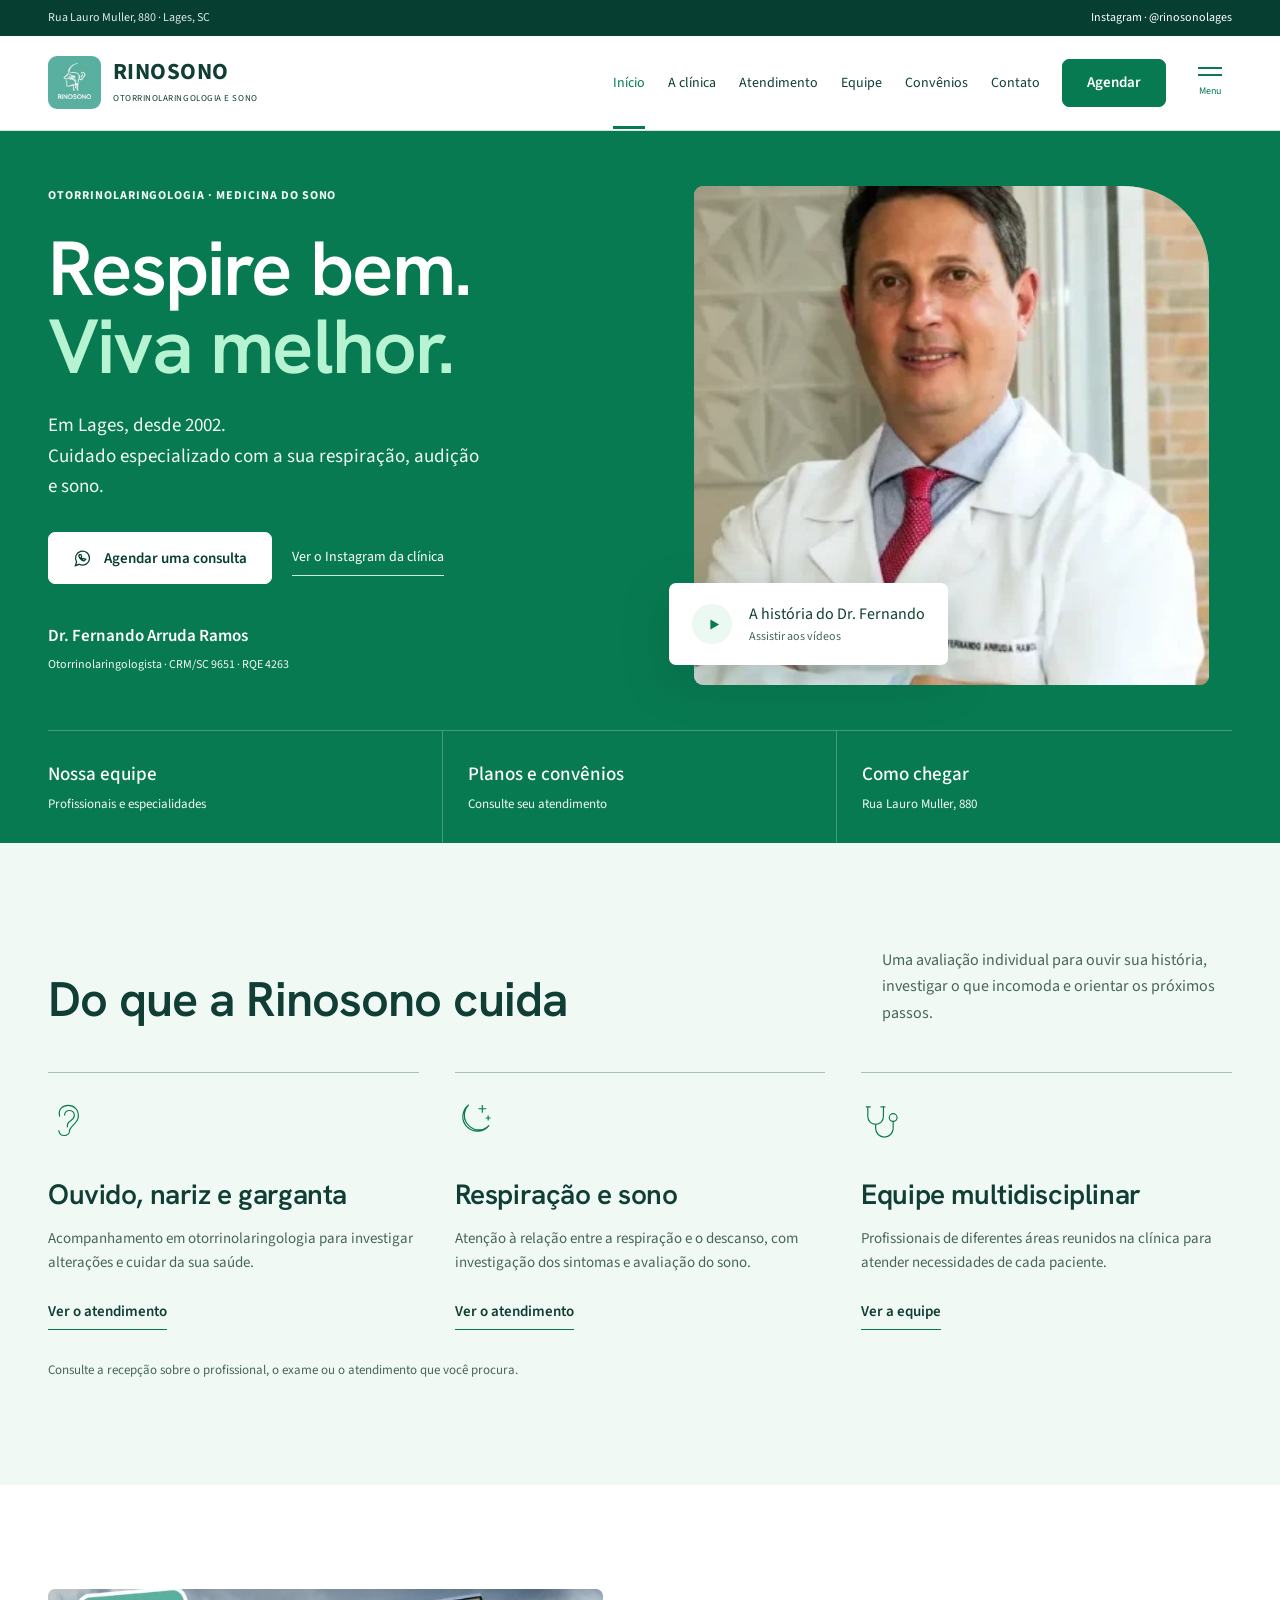
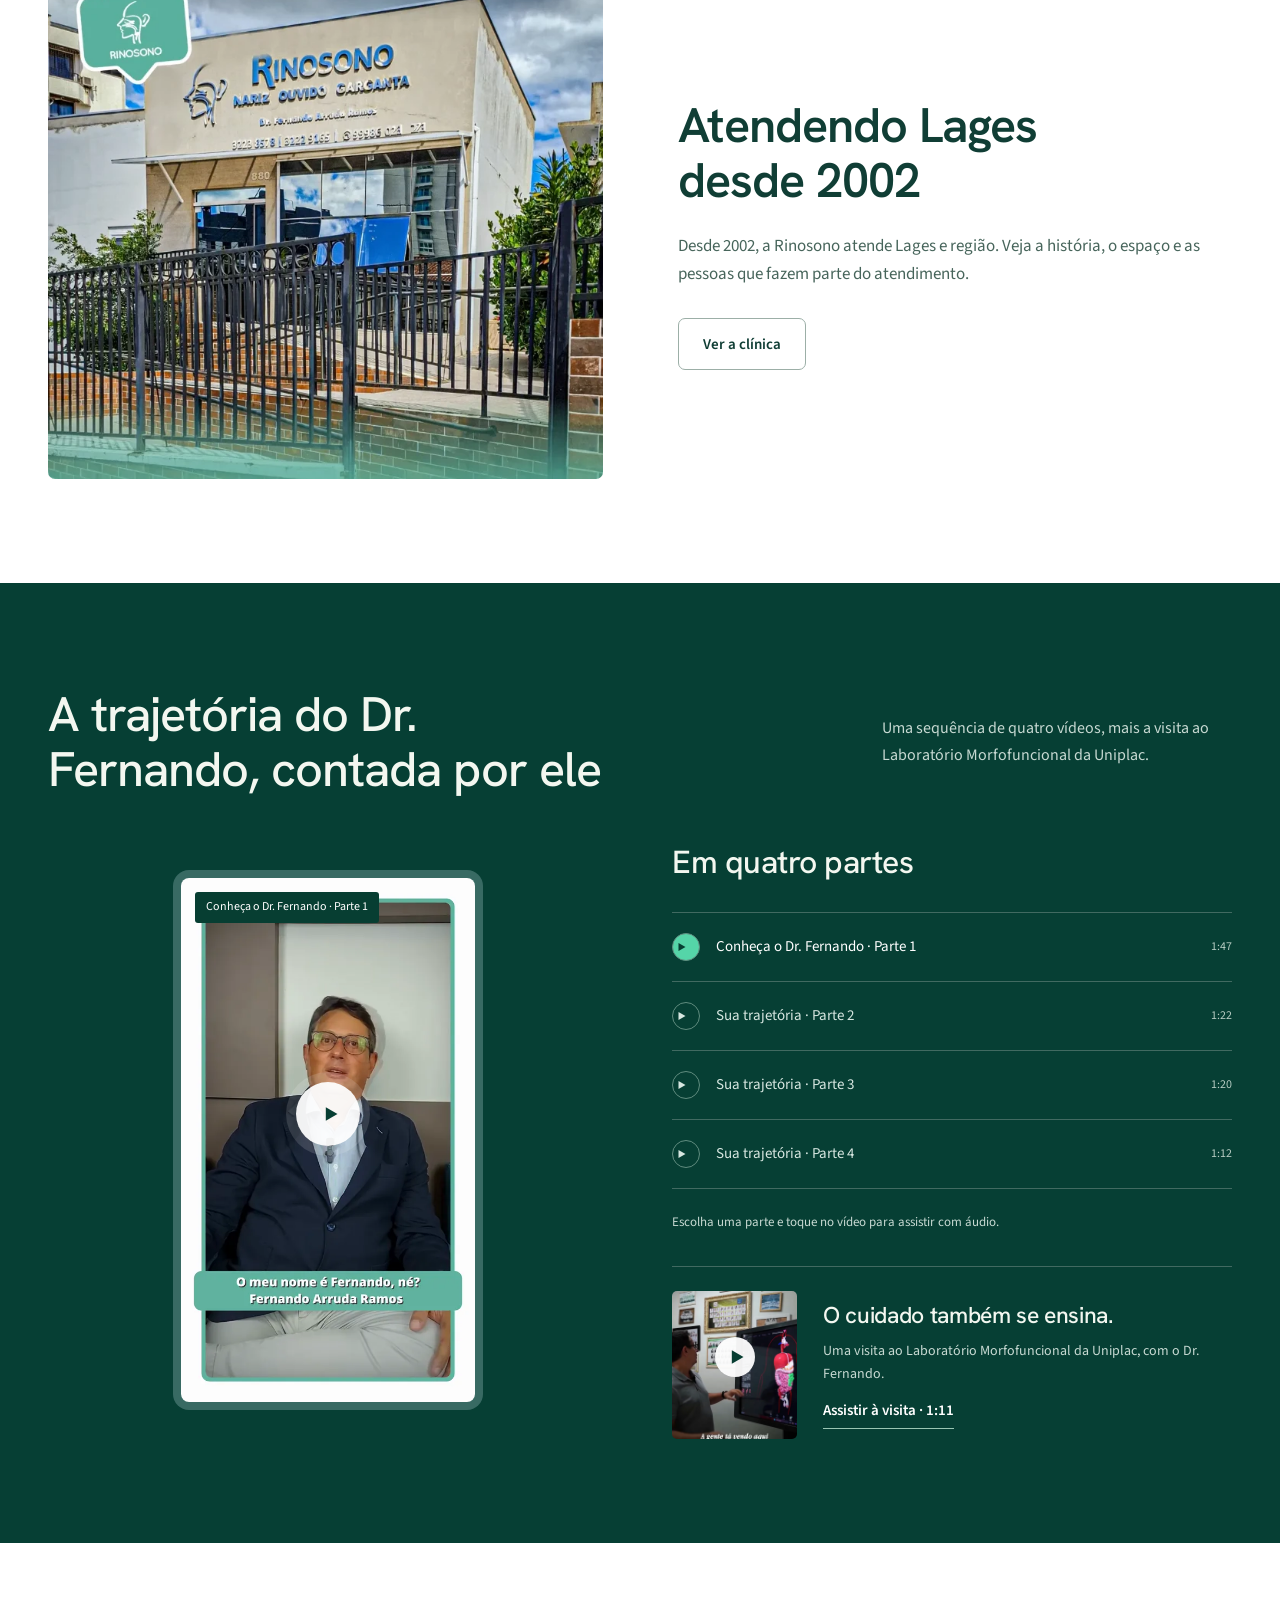
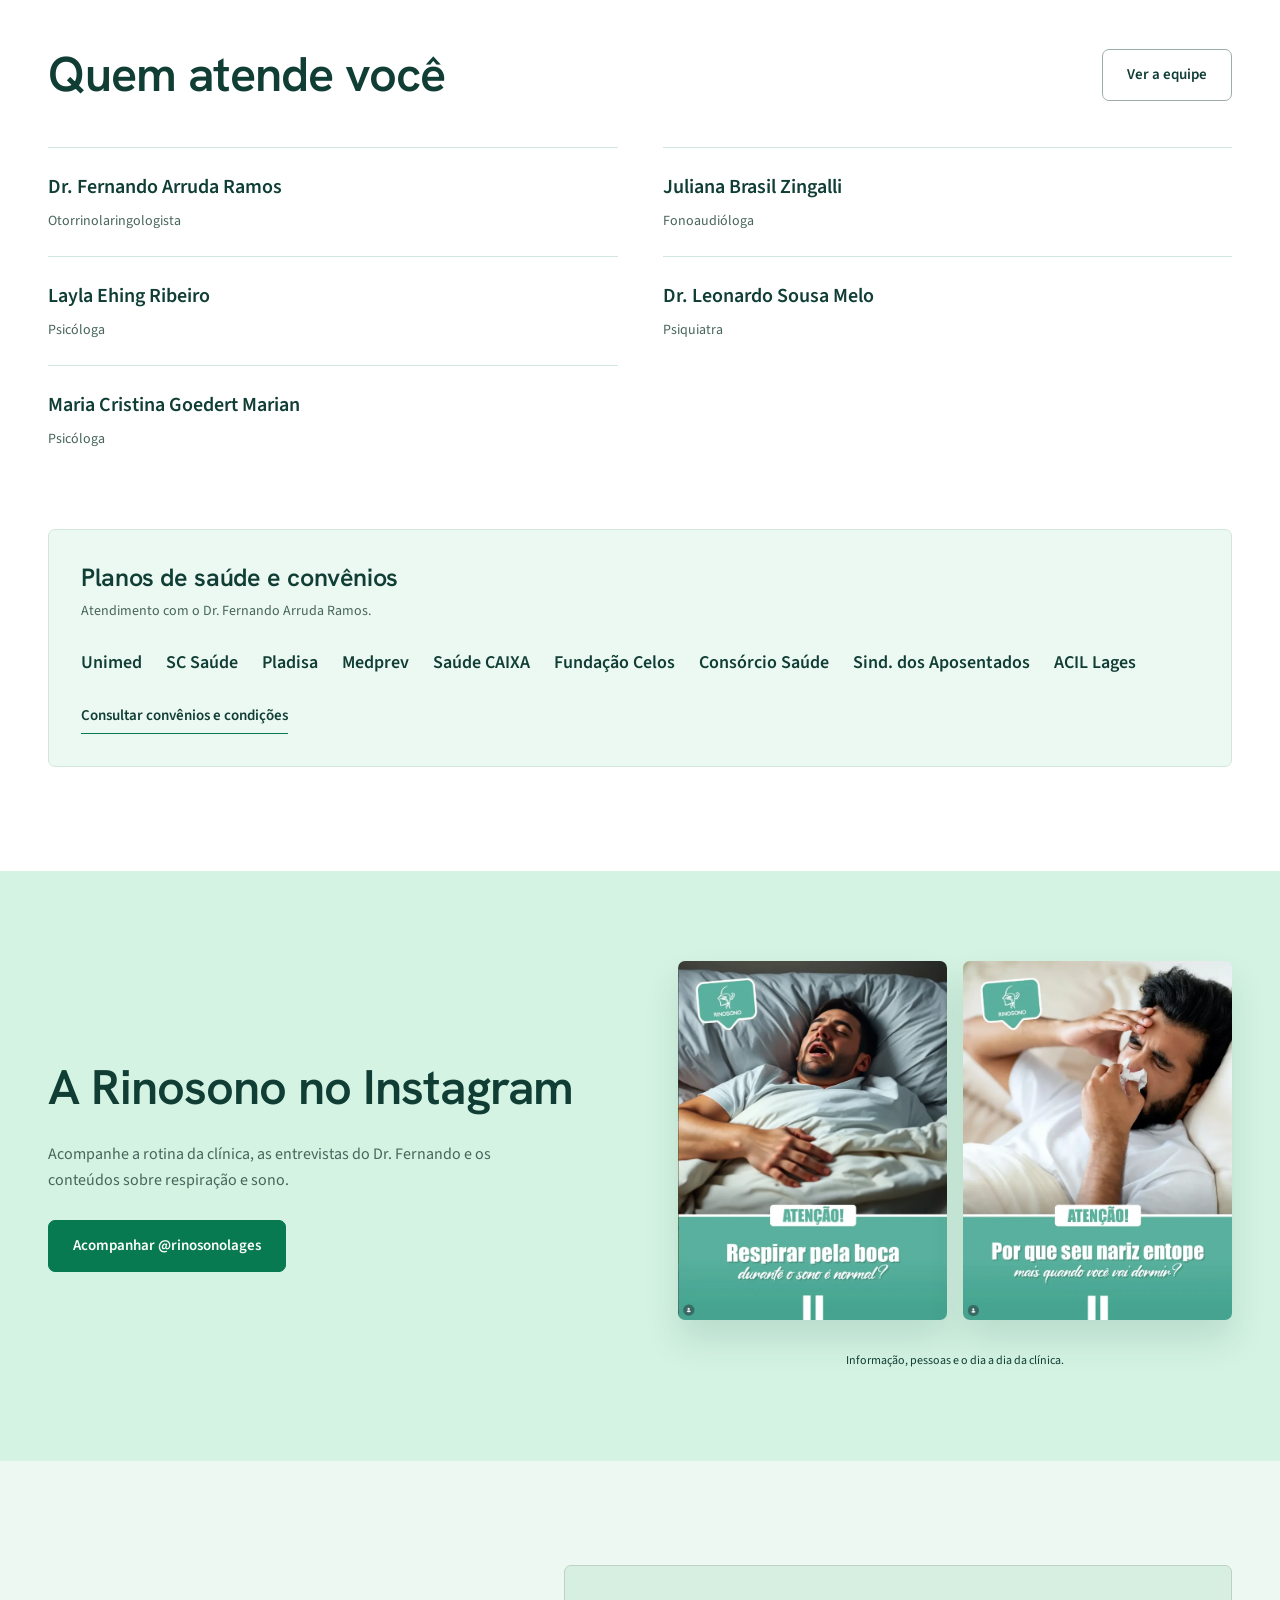
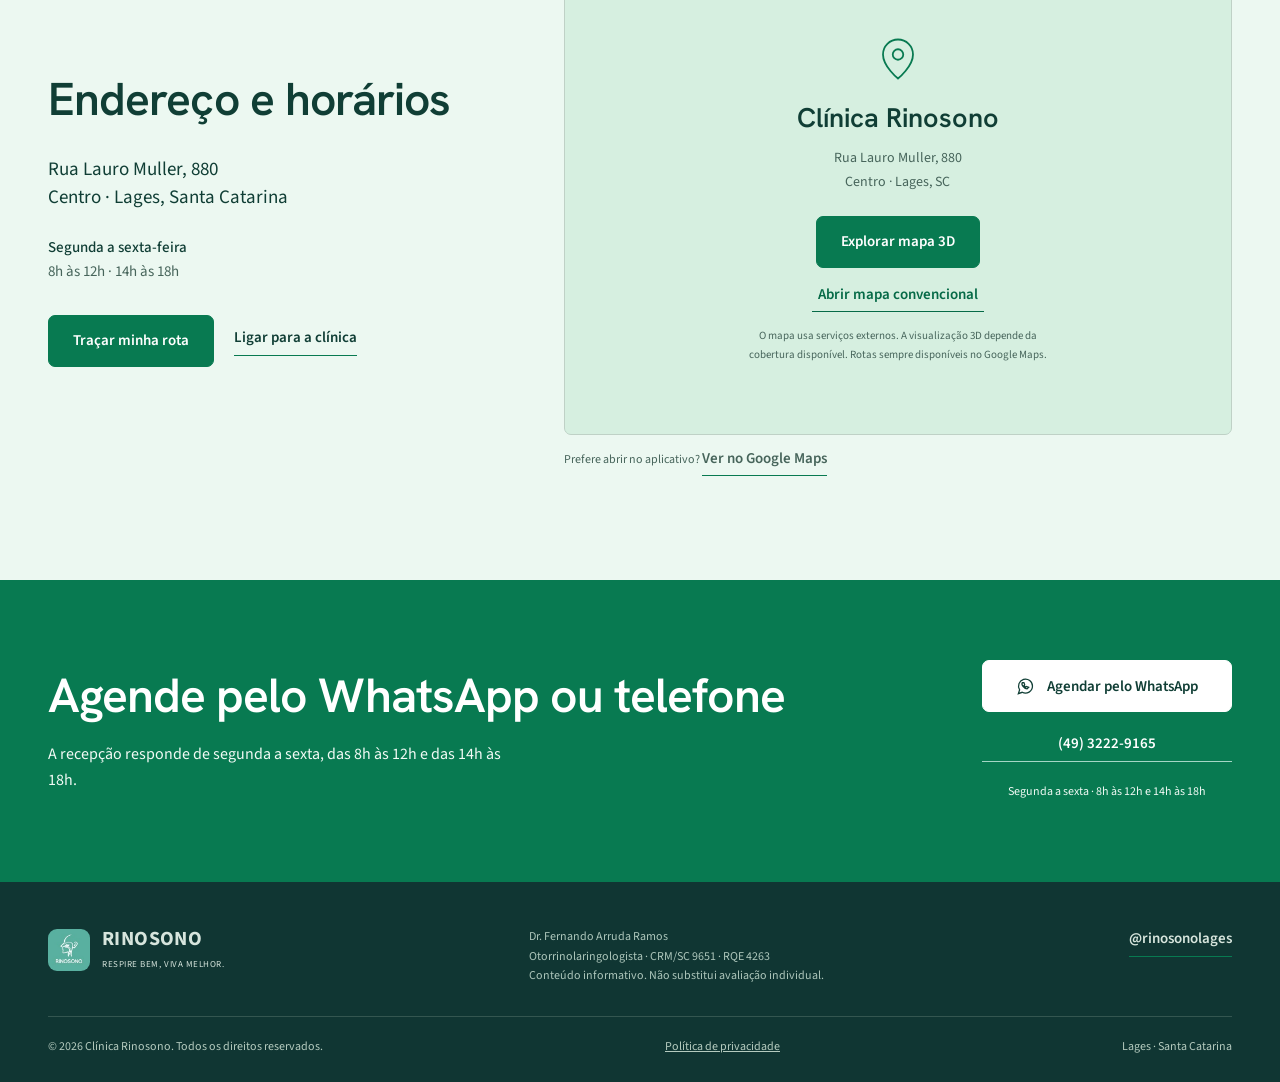
==== commit f93b2c84: "go-live: liberar indexacao Este commit publica o site para indexacao: meta robots index, follow; rob" ====
--- a/index.html
+++ b/index.html
@@ -5,7 +5,7 @@
 <meta name="viewport" content="width=device-width,initial-scale=1">
 <title>Clínica Rinosono | Otorrinolaringologia e sono em Lages, SC</title>
 <meta name="description" content="Clínica de otorrinolaringologia e medicina do sono em Lages desde 2002. Dr. Fernando Arruda Ramos, equipe multidisciplinar e agendamento pelo WhatsApp.">
-<meta name="robots" content="noindex,nofollow">
+<meta name="robots" content="index, follow, max-image-preview:large, max-snippet:-1, max-video-preview:-1">
 <link rel="canonical" href="https://rinosono.vercel.app/">
 <meta name="theme-color" content="#087a51">
 <meta property="og:type" content="website">
